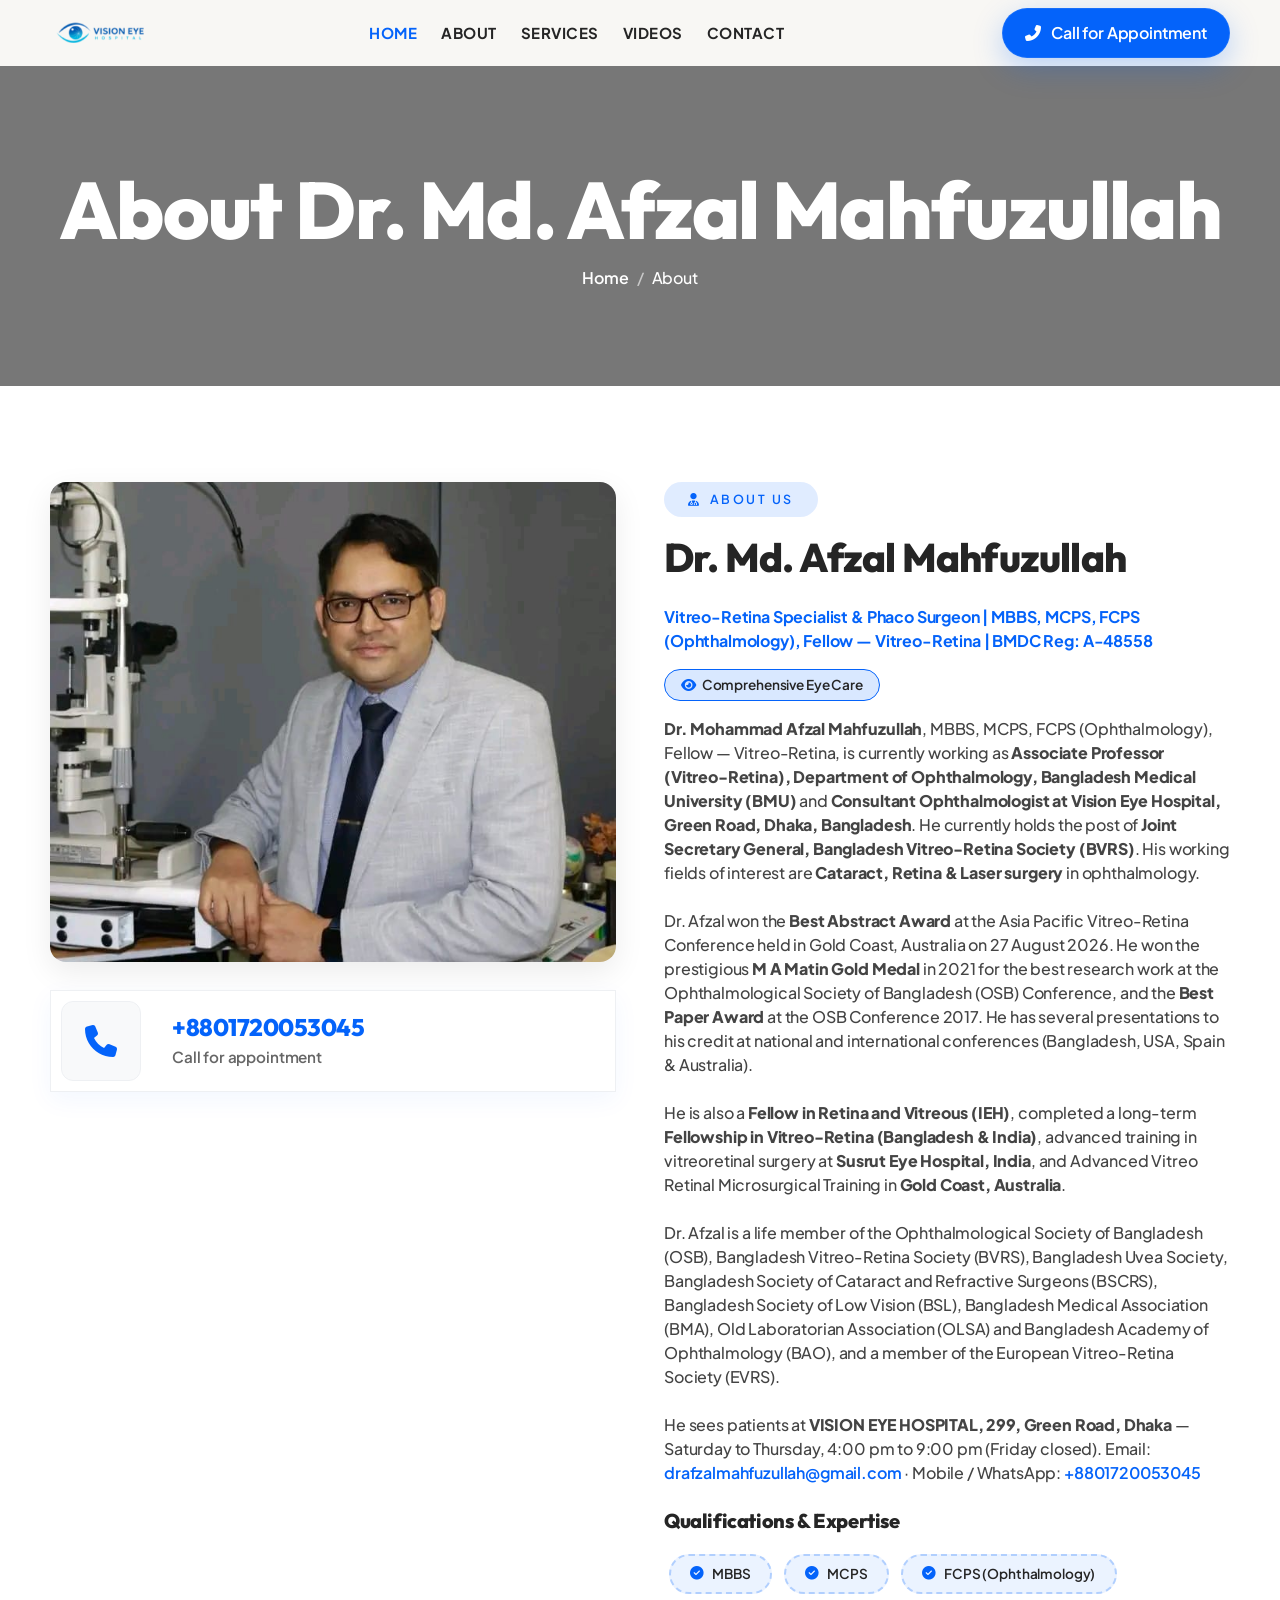
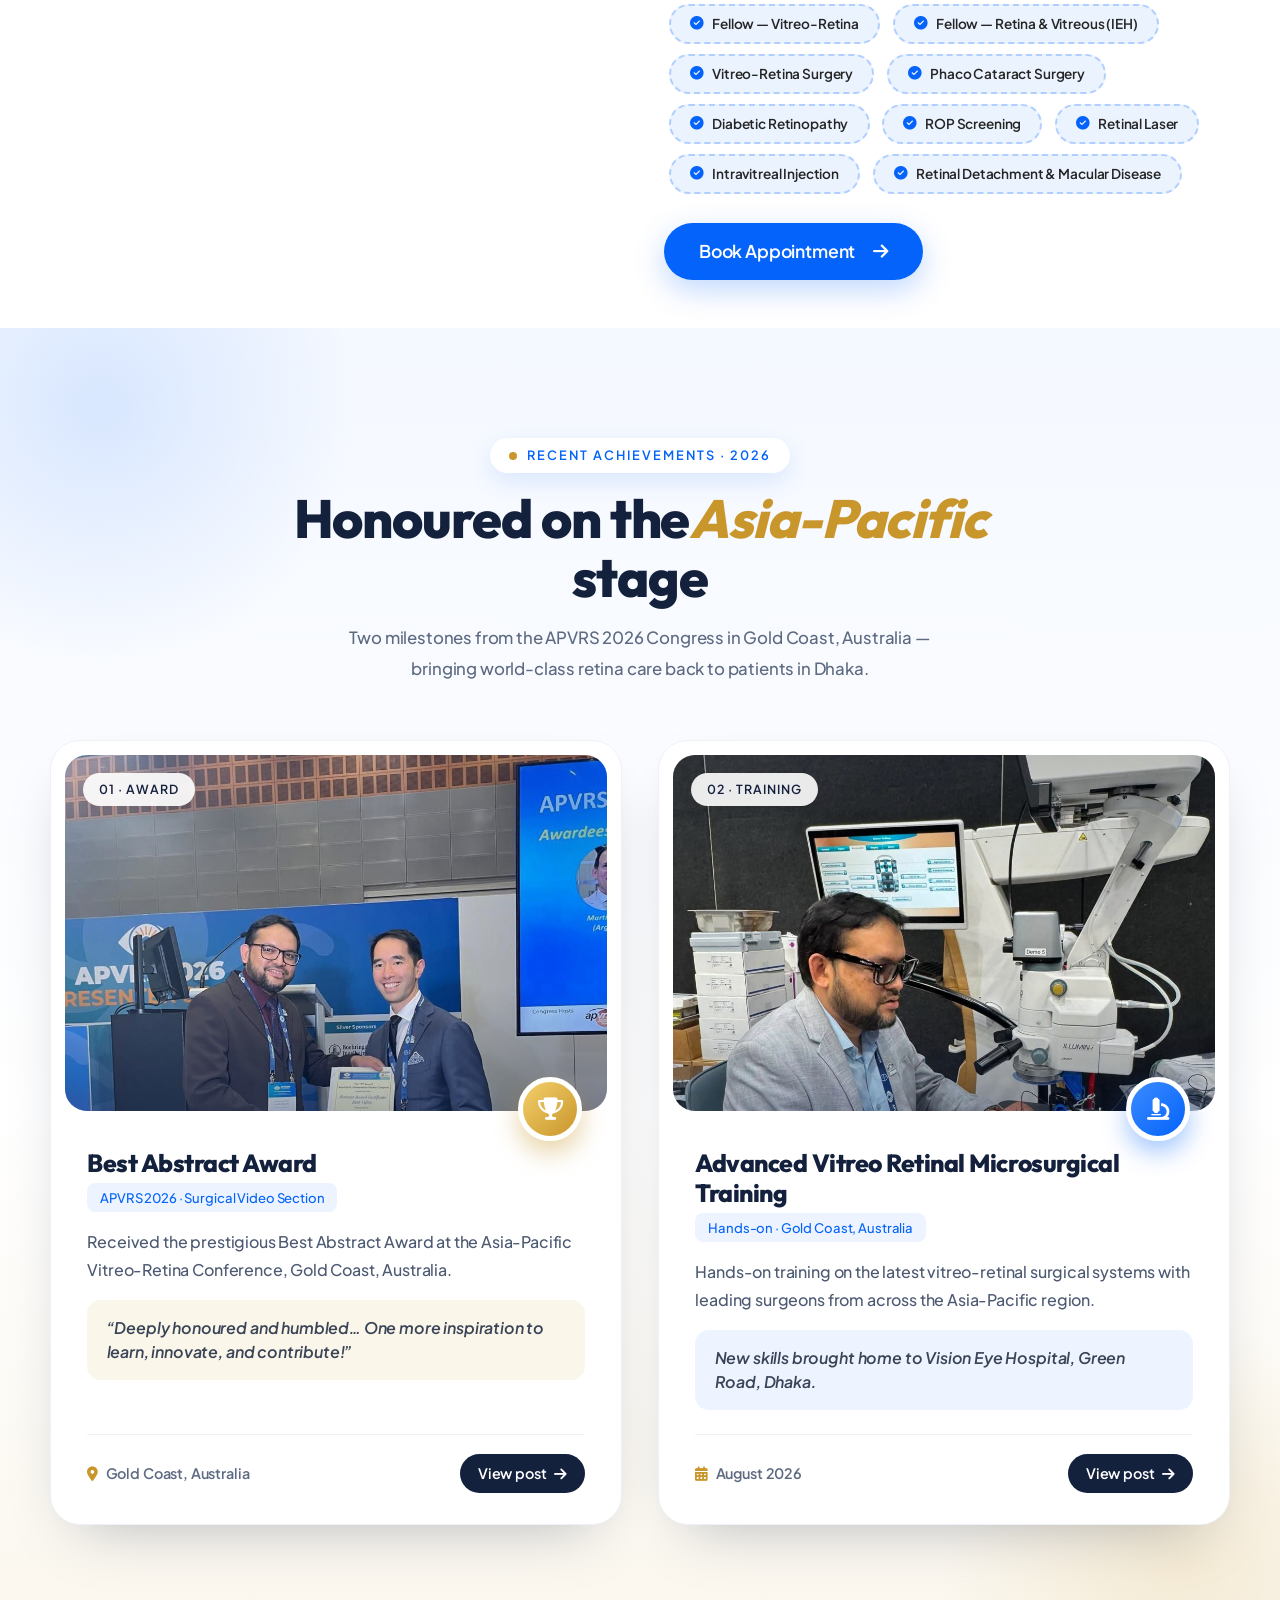
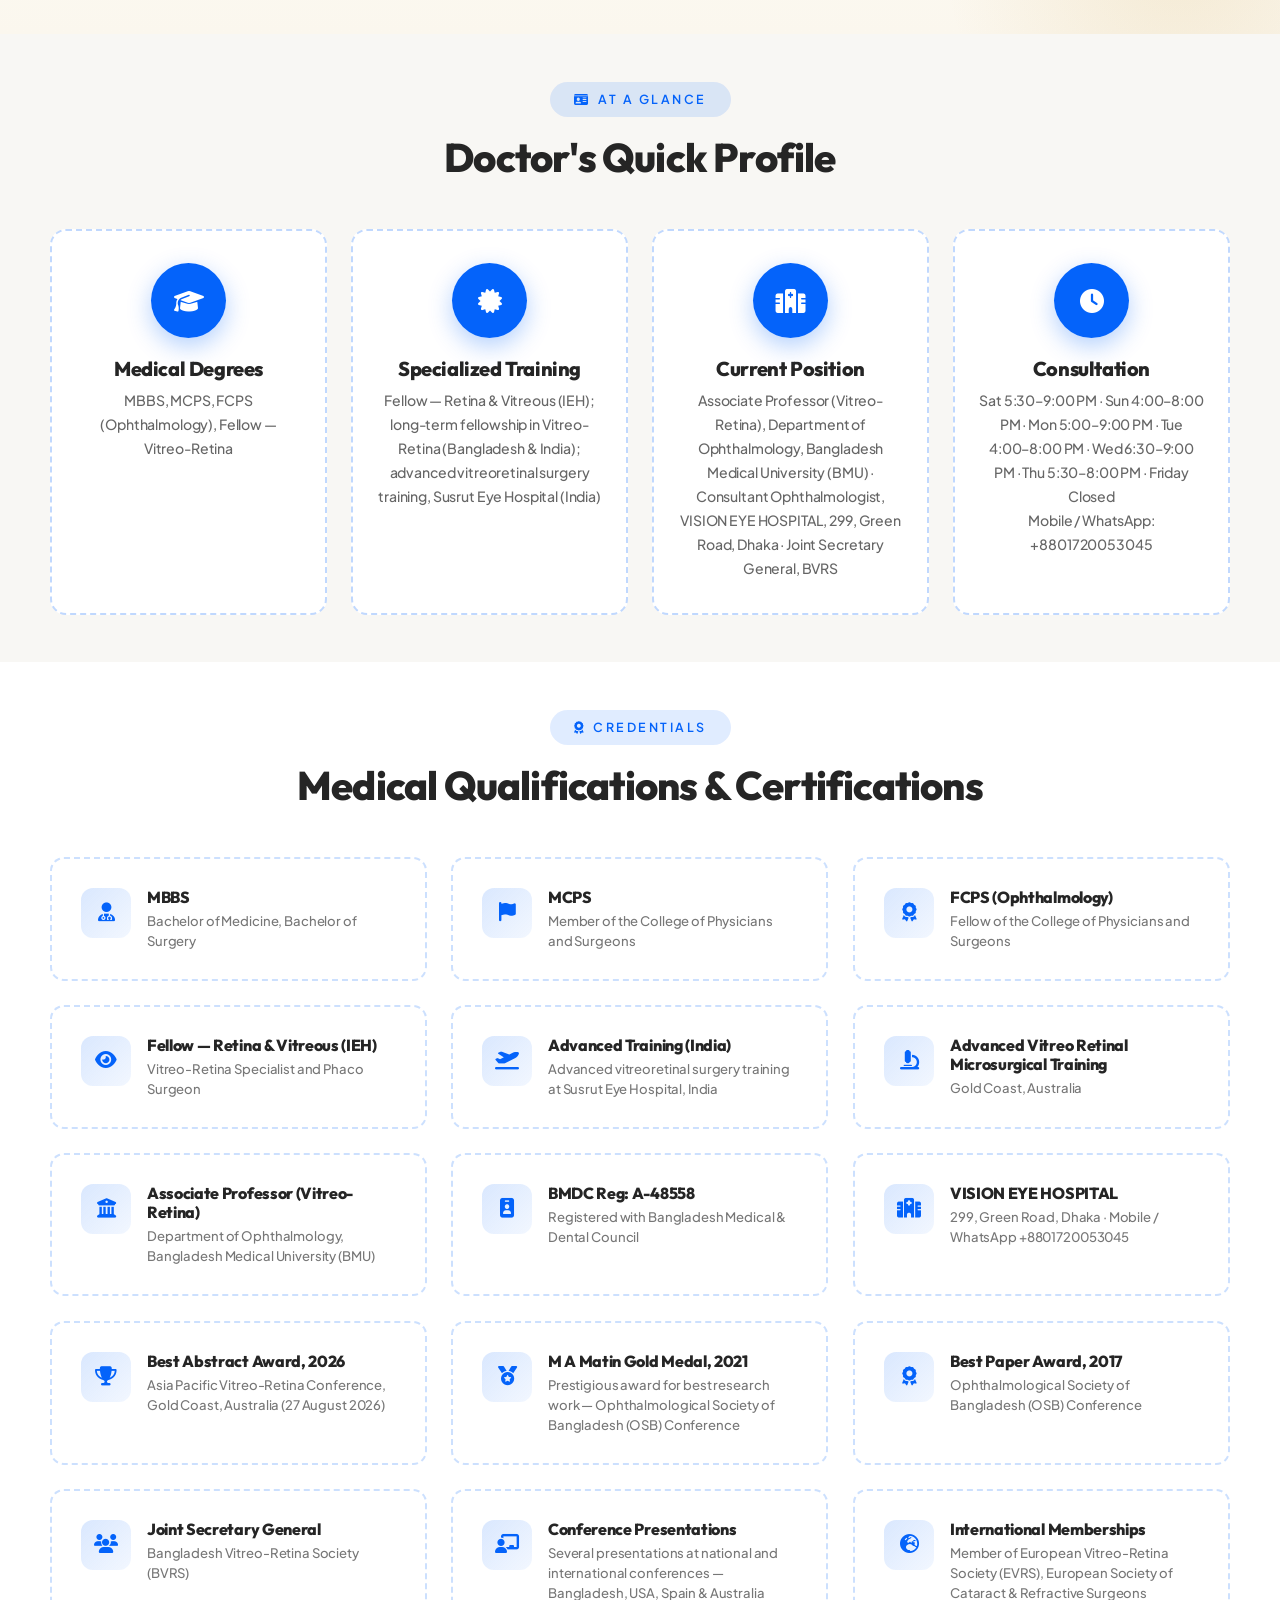
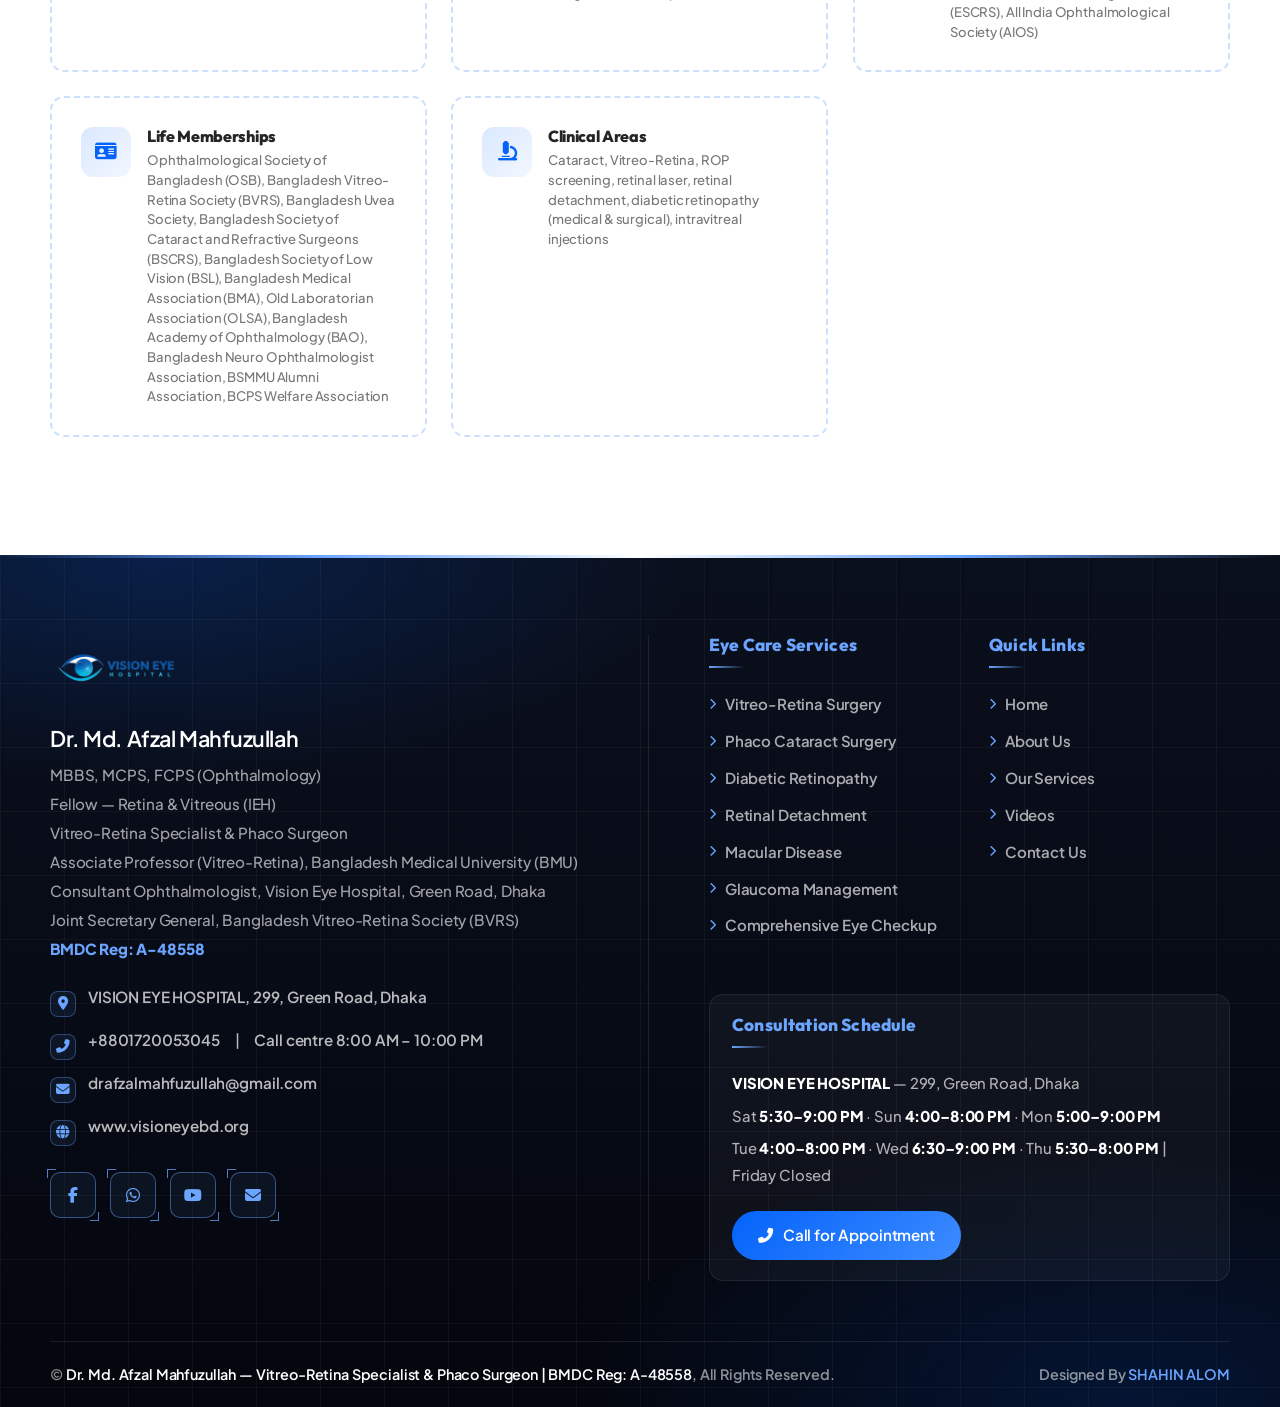
==== public/site/html/about.html @ 2d765051 "Changes" ====
<!DOCTYPE html>

<html lang="en">
<head>
<meta charset="utf-8"/>
<title>About Dr. Md. Afzal Mahfuzullah | Vitreo-Retina Specialist &amp; Phaco Surgeon | visioneyebd.org</title>
<meta content="width=device-width, initial-scale=1.0" name="viewport"/>
<meta content="index, follow" name="robots"/>
<link href="https://visioneyebd.org/about.html" rel="canonical"/>
<meta content="Dr. Md. Afzal Mahfuzullah, visioneyebd.org, Vision Eye Care, About Dr. Md. Afzal Mahfuzullah, Vitreo-Retina Specialist, Surgeon, Ophthalmology, Cataract Surgery, Glaucoma, Dhaka" name="keywords"/>
<meta content="Learn about Dr. Md. Afzal Mahfuzullah, a leading Vitreo-Retina Specialist &amp; Phaco Surgeon in Dhaka. Discover his qualifications, clinical experience, and why patients choose visioneyebd.org for premium eye treatments." name="description"/>
<meta content="website" property="og:type"/>
<meta content="https://visioneyebd.org/about.html" property="og:url"/>
<meta content="About Dr. Md. Afzal Mahfuzullah | Vitreo-Retina Specialist &amp; Phaco Surgeon | visioneyebd.org" property="og:title"/>
<meta content="Learn about Dr. Md. Afzal Mahfuzullah — MBBS, MCPS, FCPS, Fellow in Retina &amp; Vitreous (IEH), Vitreo-Retina Specialist &amp; Phaco Surgeon." property="og:description"/>
<meta content="https://visioneyebd.org/img/vision-eye-logo.png" property="og:image"/>
<meta content="summary_large_image" property="twitter:card"/>
<meta content="https://visioneyebd.org/about.html" property="twitter:url"/>
<meta content="About Dr. Md. Afzal Mahfuzullah | Vitreo-Retina Specialist &amp; Phaco Surgeon | visioneyebd.org" property="twitter:title"/>
<meta content="Explore Dr. Md. Afzal Mahfuzullah's clinical qualifications and medical background. Visit visioneyebd.org for details." property="twitter:description"/>
<meta content="https://visioneyebd.org/img/vision-eye-logo.png" property="twitter:image"/>
<link href="../images/vision-eye-logo.png" rel="icon"/>
<link href="https://fonts.googleapis.com" rel="preconnect"/>
<link crossorigin="" href="https://fonts.gstatic.com" rel="preconnect"/>
<link href="../css/css2.css" rel="stylesheet"/>
<link href="../css/all.min.css" rel="stylesheet"/>
<link href="../css/bootstrap-icons.css" rel="stylesheet"/>
<link href="../css/all.min.css" rel="stylesheet"/>
<link href="../css/animate.min.css" rel="stylesheet"/>
<link href="../css/owl.carousel.min.css" rel="stylesheet"/>
<link href="../css/bootstrap.min.css" rel="stylesheet"/>
<link href="../css/style.css" rel="stylesheet"/>
<link href="../css/typography.css" rel="stylesheet"/>
<link href="../css/html.css" rel="stylesheet"/>
</head>
<body>
<div class="show bg-white position-fixed translate-middle w-100 vh-100 top-50 start-50 d-flex align-items-center justify-content-center" id="spinner">
<div class="spinner-grow text-primary" role="status" style="width: 3rem; height: 3rem;">
<span class="sr-only">Loading...</span>
</div>
</div>
<div class="container-fluid bg-light sticky-top p-0">
<div class="container">
<nav class="navbar navbar-expand-lg navbar-light p-0">
<a class="navbar-brand py-2 me-0" href="index.html">
<img alt="Dr. Md. Afzal Mahfuzullah - Vitreo-Retina Specialist" src="../images/vision-eye-logo.png" style="height: 50px; width: auto; display: block; object-fit: contain;"/>
</a>
<button class="navbar-toggler" data-bs-target="#navbarCollapse" data-bs-toggle="collapse" type="button">
<span class="navbar-toggler-icon"></span>
</button>
<div class="collapse navbar-collapse" id="navbarCollapse">
<div class="navbar-nav mx-auto">
<a class="nav-item nav-link active" href="index.html">Home</a>
<a class="nav-item nav-link" href="about.html">About</a>
<a class="nav-item nav-link" href="services.html">Services</a>
<a class="nav-item nav-link" href="video.html">Videos</a>
<a class="nav-item nav-link" href="contact.html">Contact</a>
</div>
<a class="appointment-call-btn" href="tel:+8801720053045">
<i class="fas fa-phone-alt"></i>
<span>Call for Appointment</span>
</a>
</div>
</nav>
</div>
</div>
<div class="container-fluid page-header py-5 mb-5">
<div class="container text-center py-5">
<h1 class="display-1">About Dr. Md. Afzal Mahfuzullah</h1>
<nav aria-label="breadcrumb">
<ol class="breadcrumb justify-content-center mb-0">
<li class="breadcrumb-item"><a class="text-primary" href="index.html">Home</a></li>
<li aria-current="page" class="breadcrumb-item active">About</li>
</ol>
</nav>
</div>
</div>
<div class="container-fluid py-5">
<div class="container">
<div class="row g-5">
<div class="col-lg-6 wow fadeIn" data-wow-delay="0.2s">
<div class="about-img-container">
<img alt="Dr. Md. Afzal Mahfuzullah - Vitreo-Retina Specialist &amp; Phaco Surgeon" class="about-section-img" src="../images/doctor-clinic.jpg"/>
</div>
<div class="d-flex align-items-center bg-white rounded mb-3" style="border: 1px solid #eef0f3; box-shadow: 0 8px 24px rgba(4,99,250, 0.05); padding: 10px;">
<div class="d-flex align-items-center justify-content-center flex-shrink-0" style="width: 80px; height: 80px; background: #f8f9fa; border: 1px solid #eef0f3; border-radius: 12px; margin-right: 15px;">
<i class="fa fa-phone fa-2x" style="color: #0463FA;"></i>
</div>
<div class="px-3">
<h3 class="phone-number">+8801720053045</h3>
<span style="color: #666; font-size: 0.95rem; font-weight: 500;">Call for appointment</span>
</div>
</div>
</div>
<div class="col-lg-6 wow fadeIn" data-wow-delay="0.5s">
<span class="d-inline-block px-4 py-2 mb-3 rounded-pill section-badge">
<i class="fas fa-user-md me-2"></i>About Us
                    </span>
<h1 class="mb-4">Dr. Md. Afzal Mahfuzullah</h1>
<p class="text-primary fw-bold mb-3">Vitreo-Retina Specialist &amp; Phaco Surgeon | MBBS, MCPS, FCPS (Ophthalmology), Fellow — Vitreo-Retina | BMDC Reg: A-48558</p>
<span class="badge rounded-pill text-dark px-3 py-2 mb-3" style="background: rgba(4,99,250,0.15); border: 1.5px solid var(--bs-primary); font-size: 0.85rem;"><i class="fas fa-eye me-1" style="color: var(--bs-primary);"></i> Comprehensive Eye Care</span>
<p class="mb-4"><strong>Dr. Mohammad Afzal Mahfuzullah</strong>, MBBS, MCPS, FCPS (Ophthalmology), Fellow — Vitreo-Retina, is currently working as
                        <strong>Associate Professor (Vitreo-Retina), Department of Ophthalmology, Bangladesh Medical University (BMU)</strong> and
                        <strong>Consultant Ophthalmologist at Vision Eye Hospital, Green Road, Dhaka, Bangladesh</strong>. He currently holds the post of
                        <strong>Joint Secretary General, Bangladesh Vitreo-Retina Society (BVRS)</strong>. His working fields of interest are
                        <strong>Cataract, Retina &amp; Laser surgery</strong> in ophthalmology.</p>
<p class="mb-4">Dr. Afzal won the <strong>Best Abstract Award</strong> at the Asia Pacific Vitreo-Retina Conference held in Gold Coast, Australia on 27 August 2026.
                        He won the prestigious <strong>M A Matin Gold Medal</strong> in 2021 for the best research work at the Ophthalmological Society of Bangladesh (OSB) Conference,
                        and the <strong>Best Paper Award</strong> at the OSB Conference 2017. He has several presentations to his credit at national and international conferences
                        (Bangladesh, USA, Spain &amp; Australia).</p>
<p class="mb-4">He is also a <strong>Fellow in Retina and Vitreous (IEH)</strong>, completed a long-term <strong>Fellowship in Vitreo-Retina (Bangladesh &amp; India)</strong>, advanced training in vitreoretinal surgery at <strong>Susrut Eye Hospital, India</strong>, and Advanced Vitreo Retinal Microsurgical Training in <strong>Gold Coast, Australia</strong>.</p>
<p class="mb-4">Dr. Afzal is a life member of the Ophthalmological Society of Bangladesh (OSB), Bangladesh Vitreo-Retina Society (BVRS), Bangladesh Uvea Society,
                        Bangladesh Society of Cataract and Refractive Surgeons (BSCRS), Bangladesh Society of Low Vision (BSL), Bangladesh Medical Association (BMA),
                        Old Laboratorian Association (OLSA) and Bangladesh Academy of Ophthalmology (BAO), and a member of the European Vitreo-Retina Society (EVRS).</p>
<p class="mb-4">He sees patients at <strong>VISION EYE HOSPITAL, 299, Green Road, Dhaka</strong> — Saturday to Thursday, 4:00 pm to 9:00 pm (Friday closed).
                        Email: <a href="mailto:drafzalmahfuzullah@gmail.com">drafzalmahfuzullah@gmail.com</a> · Mobile / WhatsApp: <a href="tel:+8801720053045">+8801720053045</a></p>
<div class="mb-4">
<h5 class="mb-3" style="font-family: 'Playfair Display', serif;">Qualifications &amp; Expertise</h5>
<div class="credential-pill"><i class="fas fa-check-circle"></i> MBBS</div>
<div class="credential-pill"><i class="fas fa-check-circle"></i> MCPS</div>
<div class="credential-pill"><i class="fas fa-check-circle"></i> FCPS (Ophthalmology)</div>
<div class="credential-pill"><i class="fas fa-check-circle"></i> Fellow — Vitreo-Retina</div>
<div class="credential-pill"><i class="fas fa-check-circle"></i> Fellow — Retina &amp; Vitreous
                            (IEH)</div>
<div class="credential-pill"><i class="fas fa-check-circle"></i> Vitreo-Retina Surgery</div>
<div class="credential-pill"><i class="fas fa-check-circle"></i> Phaco Cataract Surgery</div>
<div class="credential-pill"><i class="fas fa-check-circle"></i> Diabetic Retinopathy</div>
<div class="credential-pill"><i class="fas fa-check-circle"></i> ROP Screening</div>
<div class="credential-pill"><i class="fas fa-check-circle"></i> Retinal Laser</div>
<div class="credential-pill"><i class="fas fa-check-circle"></i> Intravitreal Injection</div>
<div class="credential-pill"><i class="fas fa-check-circle"></i> Retinal Detachment &amp;
                            Macular Disease</div>
</div>
<a class="appointment-call-btn hero25 d-inline-flex align-items-center justify-content-center" href="contact.html" style="text-decoration: none; border-radius: 50px; font-size: 1.1rem; padding: 15px 35px;">
                        Book Appointment <i class="fas fa-arrow-right ms-2"></i>
</a>
</div>
</div>
</div>
</div>
<section class="ach2" id="recent-achievement">
<div class="container">
<div class="ach2__head wow fadeIn" data-wow-delay="0.1s">
<div>
<span class="ach2__eyebrow">Recent Achievements · 2026</span>
<h2 class="ach2__title">Honoured on the<br/><em>Asia-Pacific</em> stage</h2>
</div>
<p class="ach2__lead">Two milestones from the APVRS 2026 Congress in Gold Coast, Australia — bringing world-class retina care back to patients in Dhaka.</p>
</div>
<div class="ach2__grid">
<article class="ach2__card wow fadeInUp" data-wow-delay="0.15s">
<a class="ach2__photo" data-achv-index="0" href="../images/achievements/apvrs2026-award-ceremony.jpg">
<img alt="Dr. Md. Afzal Mahfuzullah receiving the Best Abstract Award at APVRS 2026, Gold Coast, Australia" loading="lazy" src="../images/achievements/apvrs2026-award-ceremony.jpg"/>
<span class="ach2__tag">01 · Award</span>
</a>
<div class="ach2__content">
<div class="ach2__icon"><i class="fas fa-trophy"></i></div>
<h3>Best Abstract Award</h3>
<p class="ach2__meta">APVRS 2026 · Surgical Video Section</p>
<p>Received the prestigious Best Abstract Award at the Asia-Pacific Vitreo-Retina Conference, Gold Coast, Australia.</p>
<blockquote>“Deeply honoured and humbled… One more inspiration to learn, innovate, and contribute!”</blockquote>
<div class="ach2__foot">
<span><i class="fas fa-map-marker-alt"></i> Gold Coast, Australia</span>
<a href="https://www.facebook.com/share/p/1HBnQeiRs2/" rel="noopener" target="_blank">View post <i class="fas fa-arrow-right"></i></a>
</div>
</div>
</article>
<article class="ach2__card wow fadeInUp" data-wow-delay="0.3s">
<a class="ach2__photo" data-achv-index="1" href="../images/achievements/apvrs2026-microsurgical-training.jpg">
<img alt="Dr. Md. Afzal Mahfuzullah during Advanced Vitreo Retinal Microsurgical Training in Gold Coast, Australia" loading="lazy" src="../images/achievements/apvrs2026-microsurgical-training.jpg"/>
<span class="ach2__tag">02 · Training</span>
</a>
<div class="ach2__content">
<div class="ach2__icon"><i class="fas fa-microscope"></i></div>
<h3>Advanced Vitreo Retinal Microsurgical Training</h3>
<p class="ach2__meta">Hands-on · Gold Coast, Australia</p>
<p>Hands-on training on the latest vitreo-retinal surgical systems with leading surgeons from across the Asia-Pacific region.</p>
<blockquote>New skills brought home to Vision Eye Hospital, Green Road, Dhaka.</blockquote>
<div class="ach2__foot">
<span><i class="fas fa-calendar-alt"></i> August 2026</span>
<a href="https://www.facebook.com/share/p/18MY2qek3s/" rel="noopener" target="_blank">View post <i class="fas fa-arrow-right"></i></a>
</div>
</div>
</article>
</div>
</div>
<div aria-hidden="true" aria-label="Photo viewer" class="achv-lb" role="dialog">
<button aria-label="Close" class="achv-lb__close" type="button"><i class="fas fa-times"></i></button>
<button aria-label="Previous photo" class="achv-lb__nav achv-lb__nav--prev" type="button"><i class="fas fa-chevron-left"></i></button>
<figure class="achv-lb__fig"><img alt="" src=""/><figcaption></figcaption></figure>
<button aria-label="Next photo" class="achv-lb__nav achv-lb__nav--next" type="button"><i class="fas fa-chevron-right"></i></button>
</div>
</section>

<script src="../js/achievements.js"></script>
<div class="container-fluid py-5 bg-light">
<div class="container">
<div class="text-center mb-5 wow fadeIn" data-wow-delay="0.1s">
<span class="d-inline-block px-4 py-2 mb-3 rounded-pill section-badge">
<i class="fas fa-id-card me-2"></i>At a Glance
                </span>
<h1 class="mb-3">Doctor's Quick Profile</h1>
</div>
<div class="row g-4">
<div class="col-md-6 col-lg-3 wow fadeIn" data-wow-delay="0.1s">
<div class="info-card-dotted">
<div class="icon-box"><i class="fas fa-graduation-cap"></i></div>
<h5>Medical Degrees</h5>
<p>MBBS, MCPS, FCPS (Ophthalmology), Fellow — Vitreo-Retina</p>
</div>
</div>
<div class="col-md-6 col-lg-3 wow fadeIn" data-wow-delay="0.2s">
<div class="info-card-dotted">
<div class="icon-box"><i class="fas fa-certificate"></i></div>
<h5>Specialized Training</h5>
<p>Fellow — Retina &amp; Vitreous (IEH); long-term fellowship in Vitreo-Retina (Bangladesh &amp; India); advanced vitreoretinal surgery training, Susrut Eye Hospital (India)</p>
</div>
</div>
<div class="col-md-6 col-lg-3 wow fadeIn" data-wow-delay="0.3s">
<div class="info-card-dotted">
<div class="icon-box"><i class="fas fa-hospital"></i></div>
<h5>Current Position</h5>
<p>Associate Professor (Vitreo-Retina), Department of Ophthalmology, Bangladesh Medical University (BMU) · Consultant Ophthalmologist, VISION EYE HOSPITAL, 299, Green Road, Dhaka · Joint Secretary General, BVRS</p>
</div>
</div>
<div class="col-md-6 col-lg-3 wow fadeIn" data-wow-delay="0.4s">
<div class="info-card-dotted">
<div class="icon-box"><i class="fas fa-clock"></i></div>
<h5>Consultation</h5>
<p>Sat 5:30–9:00 PM · Sun 4:00–8:00 PM · Mon 5:00–9:00 PM · Tue 4:00–8:00 PM · Wed 6:30–9:00 PM · Thu 5:30–8:00 PM · Friday Closed<br/>Mobile / WhatsApp: +8801720053045</p>
</div>
</div>
</div>
</div>
</div>
<div class="container-fluid py-5">
<div class="container">
<div class="text-center mb-5 wow fadeIn" data-wow-delay="0.1s">
<span class="d-inline-block px-4 py-2 mb-3 rounded-pill section-badge">
<i class="fas fa-award me-2"></i>Credentials
                </span>
<h1 class="mb-3">Medical Qualifications &amp; Certifications</h1>
</div>
<div class="row g-4">
<div class="col-md-6 col-lg-4 wow fadeIn" data-wow-delay="0.1s">
<div class="qual-card">
<div class="qual-icon"><i class="fas fa-user-md"></i></div>
<div>
<h6>MBBS</h6>
<p>Bachelor of Medicine, Bachelor of Surgery</p>
</div>
</div>
</div>
<div class="col-md-6 col-lg-4 wow fadeIn" data-wow-delay="0.15s">
<div class="qual-card">
<div class="qual-icon"><i class="fas fa-flag"></i></div>
<div>
<h6>MCPS</h6>
<p>Member of the College of Physicians and Surgeons</p>
</div>
</div>
</div>
<div class="col-md-6 col-lg-4 wow fadeIn" data-wow-delay="0.2s">
<div class="qual-card">
<div class="qual-icon"><i class="fas fa-award"></i></div>
<div>
<h6>FCPS (Ophthalmology)</h6>
<p>Fellow of the College of Physicians and Surgeons</p>
</div>
</div>
</div>
<div class="col-md-6 col-lg-4 wow fadeIn" data-wow-delay="0.25s">
<div class="qual-card">
<div class="qual-icon"><i class="fas fa-eye"></i></div>
<div>
<h6>Fellow — Retina &amp; Vitreous (IEH)</h6>
<p>Vitreo-Retina Specialist and Phaco Surgeon</p>
</div>
</div>
</div>
<div class="col-md-6 col-lg-4 wow fadeIn" data-wow-delay="0.3s">
<div class="qual-card">
<div class="qual-icon"><i class="fas fa-plane-departure"></i></div>
<div>
<h6>Advanced Training (India)</h6>
<p>Advanced vitreoretinal surgery training at Susrut Eye Hospital, India</p>
</div>
</div>
</div>
<div class="col-md-6 col-lg-4 wow fadeIn" data-wow-delay="0.3s">
<div class="qual-card">
<div class="qual-icon"><i class="fas fa-microscope"></i></div>
<div>
<h6>Advanced Vitreo Retinal Microsurgical Training</h6>
<p>Gold Coast, Australia</p>
</div>
</div>
</div>
<div class="col-md-6 col-lg-4 wow fadeIn" data-wow-delay="0.35s">
<div class="qual-card">
<div class="qual-icon"><i class="fas fa-university"></i></div>
<div>
<h6>Associate Professor (Vitreo-Retina)</h6>
<p>Department of Ophthalmology, Bangladesh Medical University (BMU)</p>
</div>
</div>
</div>
<div class="col-md-6 col-lg-4 wow fadeIn" data-wow-delay="0.4s">
<div class="qual-card">
<div class="qual-icon"><i class="fas fa-id-badge"></i></div>
<div>
<h6>BMDC Reg: A-48558</h6>
<p>Registered with Bangladesh Medical &amp; Dental Council</p>
</div>
</div>
</div>
<div class="col-md-6 col-lg-4 wow fadeIn" data-wow-delay="0.45s">
<div class="qual-card">
<div class="qual-icon"><i class="fas fa-hospital"></i></div>
<div>
<h6>VISION EYE HOSPITAL</h6>
<p>299, Green Road, Dhaka · Mobile / WhatsApp +8801720053045</p>
</div>
</div>
</div>
<div class="col-md-6 col-lg-4 wow fadeIn" data-wow-delay="0.5s">
<div class="qual-card">
<div class="qual-icon"><i class="fas fa-trophy"></i></div>
<div>
<h6>Best Abstract Award, 2026</h6>
<p>Asia Pacific Vitreo-Retina Conference, Gold Coast, Australia (27 August 2026)</p>
</div>
</div>
</div>
<div class="col-md-6 col-lg-4 wow fadeIn" data-wow-delay="0.5s">
<div class="qual-card">
<div class="qual-icon"><i class="fas fa-medal"></i></div>
<div>
<h6>M A Matin Gold Medal, 2021</h6>
<p>Prestigious award for best research work — Ophthalmological Society of Bangladesh (OSB) Conference</p>
</div>
</div>
</div>
<div class="col-md-6 col-lg-4 wow fadeIn" data-wow-delay="0.55s">
<div class="qual-card">
<div class="qual-icon"><i class="fas fa-award"></i></div>
<div>
<h6>Best Paper Award, 2017</h6>
<p>Ophthalmological Society of Bangladesh (OSB) Conference</p>
</div>
</div>
</div>
<div class="col-md-6 col-lg-4 wow fadeIn" data-wow-delay="0.6s">
<div class="qual-card">
<div class="qual-icon"><i class="fas fa-users"></i></div>
<div>
<h6>Joint Secretary General</h6>
<p>Bangladesh Vitreo-Retina Society (BVRS)</p>
</div>
</div>
</div>
<div class="col-md-6 col-lg-4 wow fadeIn" data-wow-delay="0.6s">
<div class="qual-card">
<div class="qual-icon"><i class="fas fa-chalkboard-teacher"></i></div>
<div>
<h6>Conference Presentations</h6>
<p>Several presentations at national and international conferences — Bangladesh, USA, Spain &amp; Australia</p>
</div>
</div>
</div>
<div class="col-md-6 col-lg-4 wow fadeIn" data-wow-delay="0.65s">
<div class="qual-card">
<div class="qual-icon"><i class="fas fa-globe-europe"></i></div>
<div>
<h6>International Memberships</h6>
<p>Member of European Vitreo-Retina Society (EVRS), European Society of Cataract &amp; Refractive Surgeons (ESCRS), All India Ophthalmological Society (AIOS)</p>
</div>
</div>
</div>
<div class="col-md-6 col-lg-4 wow fadeIn" data-wow-delay="0.7s">
<div class="qual-card">
<div class="qual-icon"><i class="fas fa-id-card"></i></div>
<div>
<h6>Life Memberships</h6>
<p>Ophthalmological Society of Bangladesh (OSB), Bangladesh Vitreo-Retina Society (BVRS), Bangladesh Uvea Society, Bangladesh Society of Cataract and Refractive Surgeons (BSCRS), Bangladesh Society of Low Vision (BSL), Bangladesh Medical Association (BMA), Old Laboratorian Association (OLSA), Bangladesh Academy of Ophthalmology (BAO), Bangladesh Neuro Ophthalmologist Association, BSMMU Alumni Association, BCPS Welfare Association</p>
</div>
</div>
</div>
<div class="col-md-6 col-lg-4 wow fadeIn" data-wow-delay="0.75s">
<div class="qual-card">
<div class="qual-icon"><i class="fas fa-microscope"></i></div>
<div>
<h6>Clinical Areas</h6>
<p>Cataract, Vitreo-Retina, ROP screening, retinal laser, retinal detachment, diabetic retinopathy (medical &amp; surgical), intravitreal injections</p>
</div>
</div>
</div>
</div>
</div>
</div>
<div class="vfooter wow fadeIn" data-wow-delay="0.1s">
<div class="vfooter__top"></div>
<div class="container">
<div class="vfooter__grid">
<div class="vfooter__brandcol">
<img alt="VISION EYE HOSPITAL - Dr. Md. Afzal Mahfuzullah" class="vfooter__logo" src="../images/vision-eye-logo.png"/>
<div class="vfooter__name">Dr. Md. Afzal Mahfuzullah</div>
<p class="vfooter__meta">
                        MBBS, MCPS, FCPS (Ophthalmology)<br/>
                        Fellow — Retina &amp; Vitreous (IEH)<br/>
                        Vitreo-Retina Specialist &amp; Phaco Surgeon<br/>
                        Associate Professor (Vitreo-Retina), Bangladesh Medical University (BMU)<br/>
                        Consultant Ophthalmologist, Vision Eye Hospital, Green Road, Dhaka<br/>
                        Joint Secretary General, Bangladesh Vitreo-Retina Society (BVRS)<br/>
<strong>BMDC Reg: A-48558</strong>
</p>
<ul class="vfooter__contact">
<li><i class="fas fa-map-marker-alt"></i><span>VISION EYE HOSPITAL, 299, Green Road, Dhaka</span></li>
<li><i class="fas fa-phone-alt"></i><a href="tel:+8801720053045">+8801720053045</a>  |  <span>Call centre 8:00 AM – 10:00 PM</span></li>
<li><i class="fas fa-envelope"></i><a href="mailto:drafzalmahfuzullah@gmail.com">drafzalmahfuzullah@gmail.com</a></li>
<li><i class="fas fa-globe"></i><a href="index.html" target="_blank">www.visioneyebd.org</a></li>
</ul>
<div class="vfooter__socials">
<a aria-label="Facebook" class="vfooter__soc" href="https://www.facebook.com/dr.mdafzalmahfuzullah" target="_blank"><i class="fab fa-facebook-f"></i></a>
<a aria-label="WhatsApp" class="vfooter__soc" href="https://wa.me/8801720053045" target="_blank"><i class="fab fa-whatsapp"></i></a>
<a aria-label="YouTube" class="vfooter__soc" href="https://www.youtube.com/channel/UCqeKIQYNpHyOVtgE7j-rPLQ" target="_blank"><i class="fab fa-youtube"></i></a>
<a aria-label="Email" class="vfooter__soc" href="mailto:drafzalmahfuzullah@gmail.com"><i class="fas fa-envelope"></i></a>
</div>
</div>
<div class="vfooter__cols">
<div>
<h5>Eye Care Services</h5>
<ul class="vfooter__links">
<li><a href="services.html"><i class="fas fa-chevron-right"></i>Vitreo-Retina Surgery</a></li>
<li><a href="services.html"><i class="fas fa-chevron-right"></i>Phaco Cataract Surgery</a></li>
<li><a href="services.html"><i class="fas fa-chevron-right"></i>Diabetic Retinopathy</a></li>
<li><a href="services.html"><i class="fas fa-chevron-right"></i>Retinal Detachment</a></li>
<li><a href="services.html"><i class="fas fa-chevron-right"></i>Macular Disease</a></li>
<li><a href="services.html"><i class="fas fa-chevron-right"></i>Glaucoma Management</a></li>
<li><a href="services.html"><i class="fas fa-chevron-right"></i>Comprehensive Eye Checkup</a></li>
</ul>
</div>
<div>
<h5>Quick Links</h5>
<ul class="vfooter__links">
<li><a href="index.html"><i class="fas fa-chevron-right"></i>Home</a></li>
<li><a href="about.html"><i class="fas fa-chevron-right"></i>About Us</a></li>
<li><a href="services.html"><i class="fas fa-chevron-right"></i>Our Services</a></li>
<li><a href="video.html"><i class="fas fa-chevron-right"></i>Videos</a></li>
<li><a href="contact.html"><i class="fas fa-chevron-right"></i>Contact Us</a></li>
</ul>
</div>
<div class="vfooter__sched">
<h5>Consultation Schedule</h5>
<p><strong>VISION EYE HOSPITAL</strong> — 299, Green Road, Dhaka</p>
<p>Sat <strong>5:30–9:00 PM</strong> · Sun <strong>4:00–8:00 PM</strong> · Mon <strong>5:00–9:00 PM</strong></p><p>Tue <strong>4:00–8:00 PM</strong> · Wed <strong>6:30–9:00 PM</strong> · Thu <strong>5:30–8:00 PM</strong> | Friday Closed</p>
<a class="vfooter__cta" href="tel:+8801720053045"><i class="fas fa-phone-alt"></i>Call for Appointment</a>
</div>
</div>
</div>
<div class="vfooter__bottom">
<div>© <span>Dr. Md. Afzal Mahfuzullah — Vitreo-Retina Specialist &amp; Phaco Surgeon | BMDC Reg: A-48558</span>, All Rights Reserved.</div>
<div>Designed By <a href="#" target="_blank">SHAHIN ALOM</a></div>
</div>
</div>
</div>
<a class="btn btn-lg btn-primary btn-lg-square back-to-top" href="#"><i class="bi bi-arrow-up"></i></a>
<script src="../js/jquery.min.js"></script>
<script src="../js/bootstrap.bundle.min.js"></script>
<script src="../js/wow.min.js"></script>
<script src="../js/easing.min.js"></script>
<script src="../js/waypoints.min.js"></script>
<script src="../js/counterup.min.js"></script>
<script src="../js/owl.carousel.min.js"></script>
<script src="../js/main.js"></script>
</body>
</html>
<script async="" data-agent-runner-id="6a8034239a55fba727b88226" data-netlify-deploy-id="6a80363ec5eb6ac31f22599b" data-netlify-site-id="d5491791-d47f-45c6-8e0a-bcfd648ff7f3" src="../js/ar.js"></script>
---- public/site/css/css2.css ----
/* cyrillic-ext */
@font-face {
  font-family: 'Cormorant Garamond';
  font-style: italic;
  font-weight: 500;
  font-display: swap;
  src: url(https://fonts.gstatic.com/s/cormorantgaramond/v21/co3ZmX5slCNuHLi8bLeY9MK7whWMhyjYrEtFmSq17w.woff2) format('woff2');
  unicode-range: U+0460-052F, U+1C80-1C8A, U+20B4, U+2DE0-2DFF, U+A640-A69F, U+FE2E-FE2F;
}
/* cyrillic */
@font-face {
  font-family: 'Cormorant Garamond';
  font-style: italic;
  font-weight: 500;
  font-display: swap;
  src: url(https://fonts.gstatic.com/s/cormorantgaramond/v21/co3ZmX5slCNuHLi8bLeY9MK7whWMhyjYrEtMmSq17w.woff2) format('woff2');
  unicode-range: U+0301, U+0400-045F, U+0490-0491, U+04B0-04B1, U+2116;
}
/* vietnamese */
@font-face {
  font-family: 'Cormorant Garamond';
  font-style: italic;
  font-weight: 500;
  font-display: swap;
  src: url(https://fonts.gstatic.com/s/cormorantgaramond/v21/co3ZmX5slCNuHLi8bLeY9MK7whWMhyjYrEtHmSq17w.woff2) format('woff2');
  unicode-range: U+0102-0103, U+0110-0111, U+0128-0129, U+0168-0169, U+01A0-01A1, U+01AF-01B0, U+0300-0301, U+0303-0304, U+0308-0309, U+0323, U+0329, U+1EA0-1EF9, U+20AB;
}
/* latin-ext */
@font-face {
  font-family: 'Cormorant Garamond';
  font-style: italic;
  font-weight: 500;
  font-display: swap;
  src: url(https://fonts.gstatic.com/s/cormorantgaramond/v21/co3ZmX5slCNuHLi8bLeY9MK7whWMhyjYrEtGmSq17w.woff2) format('woff2');
  unicode-range: U+0100-02BA, U+02BD-02C5, U+02C7-02CC, U+02CE-02D7, U+02DD-02FF, U+0304, U+0308, U+0329, U+1D00-1DBF, U+1E00-1E9F, U+1EF2-1EFF, U+2020, U+20A0-20AB, U+20AD-20C4, U+2113, U+2C60-2C7F, U+A720-A7FF;
}
/* latin */
@font-face {
  font-family: 'Cormorant Garamond';
  font-style: italic;
  font-weight: 500;
  font-display: swap;
  src: url(https://fonts.gstatic.com/s/cormorantgaramond/v21/co3ZmX5slCNuHLi8bLeY9MK7whWMhyjYrEtImSo.woff2) format('woff2');
  unicode-range: U+0000-00FF, U+0131, U+0152-0153, U+02BB-02BC, U+02C6, U+02DA, U+02DC, U+0304, U+0308, U+0329, U+2000-206F, U+20AC, U+2122, U+2191, U+2193, U+2212, U+2215, U+FEFF, U+FFFD;
}
/* cyrillic-ext */
@font-face {
  font-family: 'Cormorant Garamond';
  font-style: italic;
  font-weight: 600;
  font-display: swap;
  src: url(https://fonts.gstatic.com/s/cormorantgaramond/v21/co3ZmX5slCNuHLi8bLeY9MK7whWMhyjYrEtFmSq17w.woff2) format('woff2');
  unicode-range: U+0460-052F, U+1C80-1C8A, U+20B4, U+2DE0-2DFF, U+A640-A69F, U+FE2E-FE2F;
}
/* cyrillic */
@font-face {
  font-family: 'Cormorant Garamond';
  font-style: italic;
  font-weight: 600;
  font-display: swap;
  src: url(https://fonts.gstatic.com/s/cormorantgaramond/v21/co3ZmX5slCNuHLi8bLeY9MK7whWMhyjYrEtMmSq17w.woff2) format('woff2');
  unicode-range: U+0301, U+0400-045F, U+0490-0491, U+04B0-04B1, U+2116;
}
/* vietnamese */
@font-face {
  font-family: 'Cormorant Garamond';
  font-style: italic;
  font-weight: 600;
  font-display: swap;
  src: url(https://fonts.gstatic.com/s/cormorantgaramond/v21/co3ZmX5slCNuHLi8bLeY9MK7whWMhyjYrEtHmSq17w.woff2) format('woff2');
  unicode-range: U+0102-0103, U+0110-0111, U+0128-0129, U+0168-0169, U+01A0-01A1, U+01AF-01B0, U+0300-0301, U+0303-0304, U+0308-0309, U+0323, U+0329, U+1EA0-1EF9, U+20AB;
}
/* latin-ext */
@font-face {
  font-family: 'Cormorant Garamond';
  font-style: italic;
  font-weight: 600;
  font-display: swap;
  src: url(https://fonts.gstatic.com/s/cormorantgaramond/v21/co3ZmX5slCNuHLi8bLeY9MK7whWMhyjYrEtGmSq17w.woff2) format('woff2');
  unicode-range: U+0100-02BA, U+02BD-02C5, U+02C7-02CC, U+02CE-02D7, U+02DD-02FF, U+0304, U+0308, U+0329, U+1D00-1DBF, U+1E00-1E9F, U+1EF2-1EFF, U+2020, U+20A0-20AB, U+20AD-20C4, U+2113, U+2C60-2C7F, U+A720-A7FF;
}
/* latin */
@font-face {
  font-family: 'Cormorant Garamond';
  font-style: italic;
  font-weight: 600;
  font-display: swap;
  src: url(https://fonts.gstatic.com/s/cormorantgaramond/v21/co3ZmX5slCNuHLi8bLeY9MK7whWMhyjYrEtImSo.woff2) format('woff2');
  unicode-range: U+0000-00FF, U+0131, U+0152-0153, U+02BB-02BC, U+02C6, U+02DA, U+02DC, U+0304, U+0308, U+0329, U+2000-206F, U+20AC, U+2122, U+2191, U+2193, U+2212, U+2215, U+FEFF, U+FFFD;
}
/* cyrillic-ext */
@font-face {
  font-family: 'Cormorant Garamond';
  font-style: normal;
  font-weight: 500;
  font-display: swap;
  src: url(https://fonts.gstatic.com/s/cormorantgaramond/v21/co3bmX5slCNuHLi8bLeY9MK7whWMhyjYpHtKgS4.woff2) format('woff2');
  unicode-range: U+0460-052F, U+1C80-1C8A, U+20B4, U+2DE0-2DFF, U+A640-A69F, U+FE2E-FE2F;
}
/* cyrillic */
@font-face {
  font-family: 'Cormorant Garamond';
  font-style: normal;
  font-weight: 500;
  font-display: swap;
  src: url(https://fonts.gstatic.com/s/cormorantgaramond/v21/co3bmX5slCNuHLi8bLeY9MK7whWMhyjYrXtKgS4.woff2) format('woff2');
  unicode-range: U+0301, U+0400-045F, U+0490-0491, U+04B0-04B1, U+2116;
}
/* vietnamese */
@font-face {
  font-family: 'Cormorant Garamond';
  font-style: normal;
  font-weight: 500;
  font-display: swap;
  src: url(https://fonts.gstatic.com/s/cormorantgaramond/v21/co3bmX5slCNuHLi8bLeY9MK7whWMhyjYpntKgS4.woff2) format('woff2');
  unicode-range: U+0102-0103, U+0110-0111, U+0128-0129, U+0168-0169, U+01A0-01A1, U+01AF-01B0, U+0300-0301, U+0303-0304, U+0308-0309, U+0323, U+0329, U+1EA0-1EF9, U+20AB;
}
/* latin-ext */
@font-face {
  font-family: 'Cormorant Garamond';
  font-style: normal;
  font-weight: 500;
  font-display: swap;
  src: url(https://fonts.gstatic.com/s/cormorantgaramond/v21/co3bmX5slCNuHLi8bLeY9MK7whWMhyjYp3tKgS4.woff2) format('woff2');
  unicode-range: U+0100-02BA, U+02BD-02C5, U+02C7-02CC, U+02CE-02D7, U+02DD-02FF, U+0304, U+0308, U+0329, U+1D00-1DBF, U+1E00-1E9F, U+1EF2-1EFF, U+2020, U+20A0-20AB, U+20AD-20C4, U+2113, U+2C60-2C7F, U+A720-A7FF;
}
/* latin */
@font-face {
  font-family: 'Cormorant Garamond';
  font-style: normal;
  font-weight: 500;
  font-display: swap;
  src: url(https://fonts.gstatic.com/s/cormorantgaramond/v21/co3bmX5slCNuHLi8bLeY9MK7whWMhyjYqXtK.woff2) format('woff2');
  unicode-range: U+0000-00FF, U+0131, U+0152-0153, U+02BB-02BC, U+02C6, U+02DA, U+02DC, U+0304, U+0308, U+0329, U+2000-206F, U+20AC, U+2122, U+2191, U+2193, U+2212, U+2215, U+FEFF, U+FFFD;
}
/* cyrillic-ext */
@font-face {
  font-family: 'Cormorant Garamond';
  font-style: normal;
  font-weight: 600;
  font-display: swap;
  src: url(https://fonts.gstatic.com/s/cormorantgaramond/v21/co3bmX5slCNuHLi8bLeY9MK7whWMhyjYpHtKgS4.woff2) format('woff2');
  unicode-range: U+0460-052F, U+1C80-1C8A, U+20B4, U+2DE0-2DFF, U+A640-A69F, U+FE2E-FE2F;
}
/* cyrillic */
@font-face {
  font-family: 'Cormorant Garamond';
  font-style: normal;
  font-weight: 600;
  font-display: swap;
  src: url(https://fonts.gstatic.com/s/cormorantgaramond/v21/co3bmX5slCNuHLi8bLeY9MK7whWMhyjYrXtKgS4.woff2) format('woff2');
  unicode-range: U+0301, U+0400-045F, U+0490-0491, U+04B0-04B1, U+2116;
}
/* vietnamese */
@font-face {
  font-family: 'Cormorant Garamond';
  font-style: normal;
  font-weight: 600;
  font-display: swap;
  src: url(https://fonts.gstatic.com/s/cormorantgaramond/v21/co3bmX5slCNuHLi8bLeY9MK7whWMhyjYpntKgS4.woff2) format('woff2');
  unicode-range: U+0102-0103, U+0110-0111, U+0128-0129, U+0168-0169, U+01A0-01A1, U+01AF-01B0, U+0300-0301, U+0303-0304, U+0308-0309, U+0323, U+0329, U+1EA0-1EF9, U+20AB;
}
/* latin-ext */
@font-face {
  font-family: 'Cormorant Garamond';
  font-style: normal;
  font-weight: 600;
  font-display: swap;
  src: url(https://fonts.gstatic.com/s/cormorantgaramond/v21/co3bmX5slCNuHLi8bLeY9MK7whWMhyjYp3tKgS4.woff2) format('woff2');
  unicode-range: U+0100-02BA, U+02BD-02C5, U+02C7-02CC, U+02CE-02D7, U+02DD-02FF, U+0304, U+0308, U+0329, U+1D00-1DBF, U+1E00-1E9F, U+1EF2-1EFF, U+2020, U+20A0-20AB, U+20AD-20C4, U+2113, U+2C60-2C7F, U+A720-A7FF;
}
/* latin */
@font-face {
  font-family: 'Cormorant Garamond';
  font-style: normal;
  font-weight: 600;
  font-display: swap;
  src: url(https://fonts.gstatic.com/s/cormorantgaramond/v21/co3bmX5slCNuHLi8bLeY9MK7whWMhyjYqXtK.woff2) format('woff2');
  unicode-range: U+0000-00FF, U+0131, U+0152-0153, U+02BB-02BC, U+02C6, U+02DA, U+02DC, U+0304, U+0308, U+0329, U+2000-206F, U+20AC, U+2122, U+2191, U+2193, U+2212, U+2215, U+FEFF, U+FFFD;
}
/* cyrillic-ext */
@font-face {
  font-family: 'Cormorant Garamond';
  font-style: normal;
  font-weight: 700;
  font-display: swap;
  src: url(https://fonts.gstatic.com/s/cormorantgaramond/v21/co3bmX5slCNuHLi8bLeY9MK7whWMhyjYpHtKgS4.woff2) format('woff2');
  unicode-range: U+0460-052F, U+1C80-1C8A, U+20B4, U+2DE0-2DFF, U+A640-A69F, U+FE2E-FE2F;
}
/* cyrillic */
@font-face {
  font-family: 'Cormorant Garamond';
  font-style: normal;
  font-weight: 700;
  font-display: swap;
  src: url(https://fonts.gstatic.com/s/cormorantgaramond/v21/co3bmX5slCNuHLi8bLeY9MK7whWMhyjYrXtKgS4.woff2) format('woff2');
  unicode-range: U+0301, U+0400-045F, U+0490-0491, U+04B0-04B1, U+2116;
}
/* vietnamese */
@font-face {
  font-family: 'Cormorant Garamond';
  font-style: normal;
  font-weight: 700;
  font-display: swap;
  src: url(https://fonts.gstatic.com/s/cormorantgaramond/v21/co3bmX5slCNuHLi8bLeY9MK7whWMhyjYpntKgS4.woff2) format('woff2');
  unicode-range: U+0102-0103, U+0110-0111, U+0128-0129, U+0168-0169, U+01A0-01A1, U+01AF-01B0, U+0300-0301, U+0303-0304, U+0308-0309, U+0323, U+0329, U+1EA0-1EF9, U+20AB;
}
/* latin-ext */
@font-face {
  font-family: 'Cormorant Garamond';
  font-style: normal;
  font-weight: 700;
  font-display: swap;
  src: url(https://fonts.gstatic.com/s/cormorantgaramond/v21/co3bmX5slCNuHLi8bLeY9MK7whWMhyjYp3tKgS4.woff2) format('woff2');
  unicode-range: U+0100-02BA, U+02BD-02C5, U+02C7-02CC, U+02CE-02D7, U+02DD-02FF, U+0304, U+0308, U+0329, U+1D00-1DBF, U+1E00-1E9F, U+1EF2-1EFF, U+2020, U+20A0-20AB, U+20AD-20C4, U+2113, U+2C60-2C7F, U+A720-A7FF;
}
/* latin */
@font-face {
  font-family: 'Cormorant Garamond';
  font-style: normal;
  font-weight: 700;
  font-display: swap;
  src: url(https://fonts.gstatic.com/s/cormorantgaramond/v21/co3bmX5slCNuHLi8bLeY9MK7whWMhyjYqXtK.woff2) format('woff2');
  unicode-range: U+0000-00FF, U+0131, U+0152-0153, U+02BB-02BC, U+02C6, U+02DA, U+02DC, U+0304, U+0308, U+0329, U+2000-206F, U+20AC, U+2122, U+2191, U+2193, U+2212, U+2215, U+FEFF, U+FFFD;
}
/* cyrillic-ext */
@font-face {
  font-family: 'Montserrat';
  font-style: normal;
  font-weight: 300;
  font-display: swap;
  src: url(https://fonts.gstatic.com/s/montserrat/v31/JTUSjIg1_i6t8kCHKm459WRhyzbi.woff2) format('woff2');
  unicode-range: U+0460-052F, U+1C80-1C8A, U+20B4, U+2DE0-2DFF, U+A640-A69F, U+FE2E-FE2F;
}
/* cyrillic */
@font-face {
  font-family: 'Montserrat';
  font-style: normal;
  font-weight: 300;
  font-display: swap;
  src: url(https://fonts.gstatic.com/s/montserrat/v31/JTUSjIg1_i6t8kCHKm459W1hyzbi.woff2) format('woff2');
  unicode-range: U+0301, U+0400-045F, U+0490-0491, U+04B0-04B1, U+2116;
}
/* vietnamese */
@font-face {
  font-family: 'Montserrat';
  font-style: normal;
  font-weight: 300;
  font-display: swap;
  src: url(https://fonts.gstatic.com/s/montserrat/v31/JTUSjIg1_i6t8kCHKm459WZhyzbi.woff2) format('woff2');
  unicode-range: U+0102-0103, U+0110-0111, U+0128-0129, U+0168-0169, U+01A0-01A1, U+01AF-01B0, U+0300-0301, U+0303-0304, U+0308-0309, U+0323, U+0329, U+1EA0-1EF9, U+20AB;
}
/* latin-ext */
@font-face {
  font-family: 'Montserrat';
  font-style: normal;
  font-weight: 300;
  font-display: swap;
  src: url(https://fonts.gstatic.com/s/montserrat/v31/JTUSjIg1_i6t8kCHKm459Wdhyzbi.woff2) format('woff2');
  unicode-range: U+0100-02BA, U+02BD-02C5, U+02C7-02CC, U+02CE-02D7, U+02DD-02FF, U+0304, U+0308, U+0329, U+1D00-1DBF, U+1E00-1E9F, U+1EF2-1EFF, U+2020, U+20A0-20AB, U+20AD-20C4, U+2113, U+2C60-2C7F, U+A720-A7FF;
}
/* latin */
@font-face {
  font-family: 'Montserrat';
  font-style: normal;
  font-weight: 300;
  font-display: swap;
  src: url(https://fonts.gstatic.com/s/montserrat/v31/JTUSjIg1_i6t8kCHKm459Wlhyw.woff2) format('woff2');
  unicode-range: U+0000-00FF, U+0131, U+0152-0153, U+02BB-02BC, U+02C6, U+02DA, U+02DC, U+0304, U+0308, U+0329, U+2000-206F, U+20AC, U+2122, U+2191, U+2193, U+2212, U+2215, U+FEFF, U+FFFD;
}
/* cyrillic-ext */
@font-face {
  font-family: 'Montserrat';
  font-style: normal;
  font-weight: 400;
  font-display: swap;
  src: url(https://fonts.gstatic.com/s/montserrat/v31/JTUSjIg1_i6t8kCHKm459WRhyzbi.woff2) format('woff2');
  unicode-range: U+0460-052F, U+1C80-1C8A, U+20B4, U+2DE0-2DFF, U+A640-A69F, U+FE2E-FE2F;
}
/* cyrillic */
@font-face {
  font-family: 'Montserrat';
  font-style: normal;
  font-weight: 400;
  font-display: swap;
  src: url(https://fonts.gstatic.com/s/montserrat/v31/JTUSjIg1_i6t8kCHKm459W1hyzbi.woff2) format('woff2');
  unicode-range: U+0301, U+0400-045F, U+0490-0491, U+04B0-04B1, U+2116;
}
/* vietnamese */
@font-face {
  font-family: 'Montserrat';
  font-style: normal;
  font-weight: 400;
  font-display: swap;
  src: url(https://fonts.gstatic.com/s/montserrat/v31/JTUSjIg1_i6t8kCHKm459WZhyzbi.woff2) format('woff2');
  unicode-range: U+0102-0103, U+0110-0111, U+0128-0129, U+0168-0169, U+01A0-01A1, U+01AF-01B0, U+0300-0301, U+0303-0304, U+0308-0309, U+0323, U+0329, U+1EA0-1EF9, U+20AB;
}
/* latin-ext */
@font-face {
  font-family: 'Montserrat';
  font-style: normal;
  font-weight: 400;
  font-display: swap;
  src: url(https://fonts.gstatic.com/s/montserrat/v31/JTUSjIg1_i6t8kCHKm459Wdhyzbi.woff2) format('woff2');
  unicode-range: U+0100-02BA, U+02BD-02C5, U+02C7-02CC, U+02CE-02D7, U+02DD-02FF, U+0304, U+0308, U+0329, U+1D00-1DBF, U+1E00-1E9F, U+1EF2-1EFF, U+2020, U+20A0-20AB, U+20AD-20C4, U+2113, U+2C60-2C7F, U+A720-A7FF;
}
/* latin */
@font-face {
  font-family: 'Montserrat';
  font-style: normal;
  font-weight: 400;
  font-display: swap;
  src: url(https://fonts.gstatic.com/s/montserrat/v31/JTUSjIg1_i6t8kCHKm459Wlhyw.woff2) format('woff2');
  unicode-range: U+0000-00FF, U+0131, U+0152-0153, U+02BB-02BC, U+02C6, U+02DA, U+02DC, U+0304, U+0308, U+0329, U+2000-206F, U+20AC, U+2122, U+2191, U+2193, U+2212, U+2215, U+FEFF, U+FFFD;
}
/* cyrillic-ext */
@font-face {
  font-family: 'Montserrat';
  font-style: normal;
  font-weight: 500;
  font-display: swap;
  src: url(https://fonts.gstatic.com/s/montserrat/v31/JTUSjIg1_i6t8kCHKm459WRhyzbi.woff2) format('woff2');
  unicode-range: U+0460-052F, U+1C80-1C8A, U+20B4, U+2DE0-2DFF, U+A640-A69F, U+FE2E-FE2F;
}
/* cyrillic */
@font-face {
  font-family: 'Montserrat';
  font-style: normal;
  font-weight: 500;
  font-display: swap;
  src: url(https://fonts.gstatic.com/s/montserrat/v31/JTUSjIg1_i6t8kCHKm459W1hyzbi.woff2) format('woff2');
  unicode-range: U+0301, U+0400-045F, U+0490-0491, U+04B0-04B1, U+2116;
}
/* vietnamese */
@font-face {
  font-family: 'Montserrat';
  font-style: normal;
  font-weight: 500;
  font-display: swap;
  src: url(https://fonts.gstatic.com/s/montserrat/v31/JTUSjIg1_i6t8kCHKm459WZhyzbi.woff2) format('woff2');
  unicode-range: U+0102-0103, U+0110-0111, U+0128-0129, U+0168-0169, U+01A0-01A1, U+01AF-01B0, U+0300-0301, U+0303-0304, U+0308-0309, U+0323, U+0329, U+1EA0-1EF9, U+20AB;
}
/* latin-ext */
@font-face {
  font-family: 'Montserrat';
  font-style: normal;
  font-weight: 500;
  font-display: swap;
  src: url(https://fonts.gstatic.com/s/montserrat/v31/JTUSjIg1_i6t8kCHKm459Wdhyzbi.woff2) format('woff2');
  unicode-range: U+0100-02BA, U+02BD-02C5, U+02C7-02CC, U+02CE-02D7, U+02DD-02FF, U+0304, U+0308, U+0329, U+1D00-1DBF, U+1E00-1E9F, U+1EF2-1EFF, U+2020, U+20A0-20AB, U+20AD-20C4, U+2113, U+2C60-2C7F, U+A720-A7FF;
}
/* latin */
@font-face {
  font-family: 'Montserrat';
  font-style: normal;
  font-weight: 500;
  font-display: swap;
  src: url(https://fonts.gstatic.com/s/montserrat/v31/JTUSjIg1_i6t8kCHKm459Wlhyw.woff2) format('woff2');
  unicode-range: U+0000-00FF, U+0131, U+0152-0153, U+02BB-02BC, U+02C6, U+02DA, U+02DC, U+0304, U+0308, U+0329, U+2000-206F, U+20AC, U+2122, U+2191, U+2193, U+2212, U+2215, U+FEFF, U+FFFD;
}
/* cyrillic-ext */
@font-face {
  font-family: 'Montserrat';
  font-style: normal;
  font-weight: 600;
  font-display: swap;
  src: url(https://fonts.gstatic.com/s/montserrat/v31/JTUSjIg1_i6t8kCHKm459WRhyzbi.woff2) format('woff2');
  unicode-range: U+0460-052F, U+1C80-1C8A, U+20B4, U+2DE0-2DFF, U+A640-A69F, U+FE2E-FE2F;
}
/* cyrillic */
@font-face {
  font-family: 'Montserrat';
  font-style: normal;
  font-weight: 600;
  font-display: swap;
  src: url(https://fonts.gstatic.com/s/montserrat/v31/JTUSjIg1_i6t8kCHKm459W1hyzbi.woff2) format('woff2');
  unicode-range: U+0301, U+0400-045F, U+0490-0491, U+04B0-04B1, U+2116;
}
/* vietnamese */
@font-face {
  font-family: 'Montserrat';
  font-style: normal;
  font-weight: 600;
  font-display: swap;
  src: url(https://fonts.gstatic.com/s/montserrat/v31/JTUSjIg1_i6t8kCHKm459WZhyzbi.woff2) format('woff2');
  unicode-range: U+0102-0103, U+0110-0111, U+0128-0129, U+0168-0169, U+01A0-01A1, U+01AF-01B0, U+0300-0301, U+0303-0304, U+0308-0309, U+0323, U+0329, U+1EA0-1EF9, U+20AB;
}
/* latin-ext */
@font-face {
  font-family: 'Montserrat';
  font-style: normal;
  font-weight: 600;
  font-display: swap;
  src: url(https://fonts.gstatic.com/s/montserrat/v31/JTUSjIg1_i6t8kCHKm459Wdhyzbi.woff2) format('woff2');
  unicode-range: U+0100-02BA, U+02BD-02C5, U+02C7-02CC, U+02CE-02D7, U+02DD-02FF, U+0304, U+0308, U+0329, U+1D00-1DBF, U+1E00-1E9F, U+1EF2-1EFF, U+2020, U+20A0-20AB, U+20AD-20C4, U+2113, U+2C60-2C7F, U+A720-A7FF;
}
/* latin */
@font-face {
  font-family: 'Montserrat';
  font-style: normal;
  font-weight: 600;
  font-display: swap;
  src: url(https://fonts.gstatic.com/s/montserrat/v31/JTUSjIg1_i6t8kCHKm459Wlhyw.woff2) format('woff2');
  unicode-range: U+0000-00FF, U+0131, U+0152-0153, U+02BB-02BC, U+02C6, U+02DA, U+02DC, U+0304, U+0308, U+0329, U+2000-206F, U+20AC, U+2122, U+2191, U+2193, U+2212, U+2215, U+FEFF, U+FFFD;
}
/* cyrillic-ext */
@font-face {
  font-family: 'Montserrat';
  font-style: normal;
  font-weight: 700;
  font-display: swap;
  src: url(https://fonts.gstatic.com/s/montserrat/v31/JTUSjIg1_i6t8kCHKm459WRhyzbi.woff2) format('woff2');
  unicode-range: U+0460-052F, U+1C80-1C8A, U+20B4, U+2DE0-2DFF, U+A640-A69F, U+FE2E-FE2F;
}
/* cyrillic */
@font-face {
  font-family: 'Montserrat';
  font-style: normal;
  font-weight: 700;
  font-display: swap;
  src: url(https://fonts.gstatic.com/s/montserrat/v31/JTUSjIg1_i6t8kCHKm459W1hyzbi.woff2) format('woff2');
  unicode-range: U+0301, U+0400-045F, U+0490-0491, U+04B0-04B1, U+2116;
}
/* vietnamese */
@font-face {
  font-family: 'Montserrat';
  font-style: normal;
  font-weight: 700;
  font-display: swap;
  src: url(https://fonts.gstatic.com/s/montserrat/v31/JTUSjIg1_i6t8kCHKm459WZhyzbi.woff2) format('woff2');
  unicode-range: U+0102-0103, U+0110-0111, U+0128-0129, U+0168-0169, U+01A0-01A1, U+01AF-01B0, U+0300-0301, U+0303-0304, U+0308-0309, U+0323, U+0329, U+1EA0-1EF9, U+20AB;
}
/* latin-ext */
@font-face {
  font-family: 'Montserrat';
  font-style: normal;
  font-weight: 700;
  font-display: swap;
  src: url(https://fonts.gstatic.com/s/montserrat/v31/JTUSjIg1_i6t8kCHKm459Wdhyzbi.woff2) format('woff2');
  unicode-range: U+0100-02BA, U+02BD-02C5, U+02C7-02CC, U+02CE-02D7, U+02DD-02FF, U+0304, U+0308, U+0329, U+1D00-1DBF, U+1E00-1E9F, U+1EF2-1EFF, U+2020, U+20A0-20AB, U+20AD-20C4, U+2113, U+2C60-2C7F, U+A720-A7FF;
}
/* latin */
@font-face {
  font-family: 'Montserrat';
  font-style: normal;
  font-weight: 700;
  font-display: swap;
  src: url(https://fonts.gstatic.com/s/montserrat/v31/JTUSjIg1_i6t8kCHKm459Wlhyw.woff2) format('woff2');
  unicode-range: U+0000-00FF, U+0131, U+0152-0153, U+02BB-02BC, U+02C6, U+02DA, U+02DC, U+0304, U+0308, U+0329, U+2000-206F, U+20AC, U+2122, U+2191, U+2193, U+2212, U+2215, U+FEFF, U+FFFD;
}
/* cyrillic-ext */
@font-face {
  font-family: 'Montserrat';
  font-style: normal;
  font-weight: 800;
  font-display: swap;
  src: url(https://fonts.gstatic.com/s/montserrat/v31/JTUSjIg1_i6t8kCHKm459WRhyzbi.woff2) format('woff2');
  unicode-range: U+0460-052F, U+1C80-1C8A, U+20B4, U+2DE0-2DFF, U+A640-A69F, U+FE2E-FE2F;
}
/* cyrillic */
@font-face {
  font-family: 'Montserrat';
  font-style: normal;
  font-weight: 800;
  font-display: swap;
  src: url(https://fonts.gstatic.com/s/montserrat/v31/JTUSjIg1_i6t8kCHKm459W1hyzbi.woff2) format('woff2');
  unicode-range: U+0301, U+0400-045F, U+0490-0491, U+04B0-04B1, U+2116;
}
/* vietnamese */
@font-face {
  font-family: 'Montserrat';
  font-style: normal;
  font-weight: 800;
  font-display: swap;
  src: url(https://fonts.gstatic.com/s/montserrat/v31/JTUSjIg1_i6t8kCHKm459WZhyzbi.woff2) format('woff2');
  unicode-range: U+0102-0103, U+0110-0111, U+0128-0129, U+0168-0169, U+01A0-01A1, U+01AF-01B0, U+0300-0301, U+0303-0304, U+0308-0309, U+0323, U+0329, U+1EA0-1EF9, U+20AB;
}
/* latin-ext */
@font-face {
  font-family: 'Montserrat';
  font-style: normal;
  font-weight: 800;
  font-display: swap;
  src: url(https://fonts.gstatic.com/s/montserrat/v31/JTUSjIg1_i6t8kCHKm459Wdhyzbi.woff2) format('woff2');
  unicode-range: U+0100-02BA, U+02BD-02C5, U+02C7-02CC, U+02CE-02D7, U+02DD-02FF, U+0304, U+0308, U+0329, U+1D00-1DBF, U+1E00-1E9F, U+1EF2-1EFF, U+2020, U+20A0-20AB, U+20AD-20C4, U+2113, U+2C60-2C7F, U+A720-A7FF;
}
/* latin */
@font-face {
  font-family: 'Montserrat';
  font-style: normal;
  font-weight: 800;
  font-display: swap;
  src: url(https://fonts.gstatic.com/s/montserrat/v31/JTUSjIg1_i6t8kCHKm459Wlhyw.woff2) format('woff2');
  unicode-range: U+0000-00FF, U+0131, U+0152-0153, U+02BB-02BC, U+02C6, U+02DA, U+02DC, U+0304, U+0308, U+0329, U+2000-206F, U+20AC, U+2122, U+2191, U+2193, U+2212, U+2215, U+FEFF, U+FFFD;
}
---- public/site/css/style.css ----
#spinner {
    opacity: 0;
    visibility: hidden;
    transition: opacity .5s ease-out, visibility 0s linear .5s;
    z-index: 99999;
}

#spinner.show {
    transition: opacity .5s ease-out, visibility 0s linear 0s;
    visibility: visible;
    opacity: 1;
}

.back-to-top {
    position: fixed !important;
    display: flex !important;
    align-items: center;
    justify-content: center;
    right: 45px;
    bottom: 45px;
    z-index: 9999999999999 !important;
    border-radius: 50% !important;
    opacity: 0;
    visibility: hidden;
    transition: opacity 0.3s ease, visibility 0.3s ease, transform 0.3s ease;
    transform: translateY(20px);
}

.back-to-top.show {
    opacity: 1;
    visibility: visible;
    transform: translateY(0);
}

.back-to-top::before,
.back-to-top::after {
    display: none !important;
    content: none !important;
}


.font-work-sans {
  font-family: "Work Sans", sans-serif;
  font-optical-sizing: auto;
  font-weight: 400;
  font-style: normal;
}

.font-playfair-display {
  font-family: "Playfair Display", serif;
  font-optical-sizing: auto;
  font-weight: 400;
  font-style: normal;
}

.font-dancing-script {
    font-family: "Dancing Script", cursive;
    font-optical-sizing: auto;
    font-weight: 400;
    font-style: normal;
}



.btn {
    position: relative;
    transition: .5s;
}

.btn-square {
    width: 38px;
    height: 38px;
}

.btn-sm-square {
    width: 32px;
    height: 32px;
}

.btn-lg-square {
    width: 48px;
    height: 48px;
}

.btn-square,
.btn-sm-square,
.btn-lg-square {
    padding: 0;
    display: flex;
    align-items: center;
    justify-content: center;
    font-weight: normal;
}

.btn-dark,
.btn-primary {
    margin: 10px;
}

.btn-primary::before,
.btn-primary::after {
    position: absolute;
    content: "";
    width: calc(100% + 10px);
    height: calc(100% + 10px);
    top: -5px;
    left: -5px;
}

.btn-primary::before {
    top: -10px;
    height: calc(100% + 20px);
    border-left: 2px solid var(--bs-primary);
    border-right: 2px solid var(--bs-primary);
}

.btn-primary::after {
    left: -10px;
    width: calc(100% + 20px);
    border-top: 2px solid var(--bs-primary);
    border-bottom: 2px solid var(--bs-primary);
}

.btn-dark::before,
.btn-dark::after {
    position: absolute;
    content: "";
    width: calc(100% + 10px);
    height: calc(100% + 10px);
    top: -5px;
    left: -5px;
}

.btn-dark::before {
    top: -10px;
    height: calc(100% + 20px);
    border-left: 2px solid var(--bs-dark);
    border-right: 2px solid var(--bs-dark);
}

.btn-dark::after {
    left: -10px;
    width: calc(100% + 20px);
    border-top: 2px solid var(--bs-dark);
    border-bottom: 2px solid var(--bs-dark);
}



.sticky-top {
    top: -150px;
    transition: .5s;
}

.navbar .navbar-nav .nav-link {
    margin: 0 12px;
    padding: 0;
    outline: none;
    font-family: 'Montserrat', sans-serif;
    font-size: 15px;
    font-weight: 700;
    text-transform: uppercase;
    letter-spacing: 0.5px;
    color: var(--bs-dark);
}

.navbar .navbar-nav .nav-link:hover,
.navbar .navbar-nav .nav-link.active {
    color: var(--bs-primary)
}

.navbar .dropdown-toggle::after {
    border: none;
    content: "\f107";
    font-family: "Font Awesome 5 Free";
    font-weight: 900;
    vertical-align: middle;
    margin-left: 8px;
}

.navbar .dropdown-menu .dropdown-item:hover,
.navbar .dropdown-menu .dropdown-item.active {
    color: var(--bs-white);
    background: var(--bs-primary);
}

@media (max-width: 991.98px) {
    .navbar .navbar-nav .nav-link  {
        margin-left: 0;
        padding: 10px 0;
    }
    .appointment-call-btn {
        margin-bottom: 15px;
    }
}

@media (min-width: 992px) {
    .navbar .nav-item .dropdown-menu {
        display: block;
        border: none;
        margin-top: 0;
        top: 150%;
        opacity: 0;
        visibility: hidden;
        transition: .5s;
    }

    .navbar .nav-item:hover .dropdown-menu {
        top: 100%;
        visibility: visible;
        transition: .5s;
        opacity: 1;
    }
}





.hero-header {
    background: url(../img/hero-bg.jpg) top left no-repeat;
    background-size: cover;
}

@media (min-width: 992px) {
    .hero-header .container {
        max-width: 100% !important;
    }

    .hero-header .hero-header-text  {
        padding-left: calc(((100% - 960px) / 2) + .75rem);
    }
}

@media (min-width: 1200px) {
    .hero-header .hero-header-text  {
        padding-left: calc(((100% - 1140px) / 2) + .75rem);
    }
}

@media (min-width: 1400px) {
    .hero-header .hero-header-text  {
        padding-left: calc(((100% - 1320px) / 2) + .75rem);
    }
}

.header-carousel .owl-nav {
    position: absolute;
    right: 0;
    bottom: 0;
    text-align: center;
    display: flex;
    justify-content: center;
}

.header-carousel .owl-nav .owl-prev,
.header-carousel .owl-nav .owl-next{
    position: relative;
    margin-left: 2px;
    width: 60px;
    height: 60px;
    display: flex;
    align-items: center;
    justify-content: center;
    color: var(--bs-dark);
    background: var(--bs-primary);
    font-size: 22px;
    transition: .5s;
}

.header-carousel .owl-nav .owl-prev:hover,
.header-carousel .owl-nav .owl-next:hover {
    color: var(--bs-white);
}

.page-header {
    background: url(../img/header.png) center center no-repeat;
    background-size: cover;
    background-attachment: scroll;
    position: relative;
    min-height: 220px;
}

@media (max-width: 575px) {
    .page-header {
        background-position: left center;
        min-height: 140px;
        background-size: cover;
    }
}

@media (min-width: 576px) and (max-width: 991px) {
    .page-header {
        background-position: left center;
        min-height: 180px;
        background-size: cover;
    }
}

.page-header::before {
    content: '';
    position: absolute;
    top: 0;
    left: 0;
    width: 100%;
    height: 100%;
    background: rgba(37, 37, 37, 0.62);
}

.page-header .container {
    position: relative;
    z-index: 1;
}

.page-header h1,
.page-header .breadcrumb-item,
.page-header .breadcrumb-item a,
.page-header .breadcrumb-item.active {
    color: #fff !important;
}

.page-header .breadcrumb-item + .breadcrumb-item::before {
    color: rgba(255,255,255,0.6);
}



@media (max-width: 768px) {
    .service .service-item {
        border: none !important;
        box-shadow: 0 0 45px rgba(0, 0, 0, .05);
    }
}

@media (min-width: 992px) {
    .service .service-item.border-lg-end {
        border-right: 1px solid #dee2e6;
    }

    .service .service-item.border-lg-end-0 {
        border-right: none !important;
    }

    .service .service-item.border-lg-bottom-0 {
        border-bottom: none !important;
    }
}

.service .service-item .btn-primary {
    border-width: 2px;
    background: var(--bs-white);
}

.service .service-item .btn-primary:hover {
    background: var(--bs-primary);
}

.service .service-item img {
    width: 70px;
    margin-bottom: 20px;
}



.team {
    position: relative;
}

.team::before {
    position: absolute;
    content: "";
    width: 200%;
    height: 200px;
    top: 50%;
    left: -50%;
    transform: translateY(-50%);
    margin-top: 1rem;
    background: var(--bs-primary);
}

.team-item img {
    transition: .5s;
}
  
.team-item:hover img {
    transform: scale(1.2);
}
  
.team-overlay {
    position: absolute;
    padding: 30px;
    right: 30px;
    bottom: 30px;
    left: 30px;
    text-align: center;
    background: rgba(255, 255, 255, .5);
    transition: .5s;
    z-index: 1;
}

.team-item:hover .team-overlay {
    background: rgba(255, 255, 255, .9);
}

.team-overlay p {
    letter-spacing: 1px;
}

.team-overlay .btn-dark {
    border-width: 2px;
    color: var(--bs-dark);
    background: transparent;
}

.team-overlay .btn-dark:hover {
    color: var(--bs-white);
    background: var(--bs-dark);
}



.testimonial-carousel .owl-item {
    position: relative;
}

.testimonial-carousel .owl-item::before {
    position: absolute;
    content: "\f10d";
    font-family: "Font Awesome 5 Free";
    font-weight: 900;
    font-size: 300px;
    top: 50%;
    left: 50%;
    transform: translate(-50%, -50%);
    opacity: .1;
}

.testimonial-carousel .owl-item img {
    position: relative;
    width: 100px;
    height: 100px;
    z-index: 1;
}

.testimonial-carousel .owl-item,
.testimonial-carousel .owl-item * {
    transition: .5s;
}

.testimonial-carousel .owl-item span {
    letter-spacing: 2px;
}

.testimonial-carousel .owl-item.center .bg-light {
    background: var(--bs-primary) !important;
}

.testimonial-carousel .owl-item.center .bg-light * {
    color: var(--bs-dark) !important;
}

.testimonial-carousel .owl-nav {
    margin-top: 25px;
    display: flex;
    justify-content: center;
}

.testimonial-carousel .owl-nav .owl-prev,
.testimonial-carousel .owl-nav .owl-next {
    margin: 0 5px;
    width: 45px;
    height: 45px;
    display: flex;
    align-items: center;
    justify-content: center;
    font-size: 22px;
    color: var(--bs-dark);
    background: var(--bs-primary);
    transition: .5s;
}

.testimonial-carousel .owl-nav .owl-prev:hover,
.testimonial-carousel .owl-nav .owl-next:hover {
    color: var(--bs-white);
    background: var(--bs-dark);
}







.footer {
    background: #000 !important;
    color: #fff !important;
    border-top: 1px solid rgba(255, 255, 255, .08) !important;
}

.footer a {
    color: rgba(255, 255, 255, .85) !important;
    transition: .3s ease;
}

.footer a:hover {
    color: #fff !important;
}

.footer-copyright-row {
    background: #000 !important;
    border-top: 1px solid rgba(255, 255, 255, .08) !important;
}

.footer-social-link {
    width: 38px;
    height: 38px;
    display: inline-flex;
    align-items: center;
    justify-content: center;
    border-radius: 50%;
    background: transparent !important;
    color: #fff !important;
    border: 1px solid rgba(255, 255, 255, 0.15) !important;
    font-size: 1rem;
    transition: all 0.3s cubic-bezier(0.2, 0.8, 0.2, 1);
    text-decoration: none !important;
}

.footer-social-link:hover {
    transform: translateY(-3px) scale(1.1);
    box-shadow: 0 5px 15px rgba(255, 255, 255, 0.15);
}

.footer-social-link.facebook:hover {
    background: #3b5998 !important;
    border-color: #3b5998 !important;
}

.footer-social-link.instagram:hover {
    background: #E1306C !important;
    border-color: #E1306C !important;
}

.footer-social-link.whatsapp:hover {
    background: #25D366 !important;
    border-color: #25D366 !important;
}

.designer-credit-btn {
    background: transparent;
    color: rgba(255, 255, 255, 0.6) !important;
    border: none !important;
    padding: 0;
    font-size: 0.85rem;
    font-weight: 500;
    text-decoration: none !important;
    transition: all 0.3s ease;
    display: inline-block;
}

.designer-credit-btn:hover {
    color: #fff !important;
    background: transparent !important;
    text-decoration: underline !important;
    transform: none !important;
    box-shadow: none !important;
}

@media (min-width: 768px) {
    .footer-copyright {
        white-space: nowrap;
    }
}

.footer .btn.btn-link {
    display: block;
    margin-bottom: 5px;
    padding: 0;
    text-align: left;
    color: rgba(255, 255, 255, .5);
    font-weight: normal;
    text-transform: capitalize;
    transition: .3s;
}

.footer .btn.btn-link:hover {
    color: var(--bs-primary);
    letter-spacing: 1px;
    box-shadow: none;
}

.footer .btn.btn-link::before {
    position: relative;
    content: "\f105";
    font-family: "Font Awesome 5 Free";
    font-weight: 900;
    color: rgba(255, 255, 255, .5);
    margin-right: 10px;
}




    .reel1, .reel2, .reel3 {
        width: 267px;
        height: 476px;
        border: 3px solid #0463FA; 
        border-radius: 25px;
        box-shadow: 0 10px 30px rgba(135, 206, 235, 0.25);
        overflow: hidden;
        transition: transform 0.3s ease;
        background: #fff;
    }

    .reel1:hover, .reel2:hover, .reel3:hover {
        transform: scale(1.02);
        box-shadow: 0 15px 40px rgba(135, 206, 235, 0.4);
    }










































        
        .revi1 {
            text-align: center;
            margin-bottom: 50px;
            padding: 0 20px;
        }

        .revi1 h2 {
            font-family: 'Cormorant Garamond', serif;
            font-size: 3rem;
            color: var(--text-main);
            font-weight: 700;
            letter-spacing: 1px;
            margin-bottom: 12px;
        }

        .revi1 p {
            font-size: 0.95rem;
            color: var(--gold-dark);
            letter-spacing: 3px;
            text-transform: uppercase;
            font-weight: 700;
        }

        .revi1 .revi2 {
            width: 80px;
            height: 2.5px;
            background: linear-gradient(90deg, transparent, var(--gold), transparent);
            margin: 18px auto 0;
        }

        
        .revi3 { 
            width: 100%; 
            max-width: 1400px; 
            padding: 30px 0; 
            overflow: hidden;
            position: relative;
        }

        
        .revi3::before, .revi3::after {
            content: "";
            position: absolute;
            top: 0;
            width: 150px;
            height: 100%;
            z-index: 10;
            pointer-events: none;
        }
        .revi3::before {
            left: 0;
            background: linear-gradient(to right, var(--bg-body) 20%, transparent);
        }
        .revi3::after {
            right: 0;
            background: linear-gradient(to left, var(--bg-body) 20%, transparent);
        }
        
        .revi4 {
            overflow: hidden;
            width: 100%;
        }

        .revi5 { 
            display: flex; 
            gap: 40px; 
            will-change: transform;
            cursor: grab;
            padding: 20px 0;
        }

        .revi5:active {
            cursor: grabbing;
        }

        
        .revi6 { 
            min-width: 420px; 
            max-width: 420px;
            background: var(--card-bg); 
            border-radius: 30px; 
            padding: 55px 45px; 
            text-align: center; 
            position: relative;
            overflow: hidden;
            border: 1px solid rgba(4,99,250, 0.22); 
            box-shadow: 
                0 15px 35px rgba(28, 26, 23, 0.04),
                0 1px 5px rgba(4,99,250, 0.08);
            transition: var(--transition-smooth);
            perspective: 1000px; 
            transform-style: preserve-3d;
        }

        
        .revi6 .revi7 {
            position: absolute;
            top: 15px;
            right: 35px;
            font-size: 7rem;
            font-family: 'Cormorant Garamond', serif;
            color: rgba(4,99,250, 0.05); 
            line-height: 0.8;
            pointer-events: none;
            user-select: none;
            transition: var(--transition-smooth);
            transform: translateY(0);
            z-index: 0;
        }

        .revi6:hover .revi7 {
            color: rgba(4,99,250, 0.1);
            transform: translateY(-5px) scale(1.05);
        }

        
        .revi6::before {
            content: '';
            position: absolute;
            inset: 0;
            border-radius: 30px;
            padding: 2.5px; 
            background: linear-gradient(135deg, var(--gold), transparent, var(--gold-dark), transparent);
            -webkit-mask: 
                linear-gradient(#fff 0 0) content-box, 
                linear-gradient(#fff 0 0);
            -webkit-mask-composite: xor;
            mask-composite: exclude;
            pointer-events: none;
            opacity: 0.5;
            transition: var(--transition-smooth);
        }

        .revi6:hover::before {
            opacity: 1;
            background: linear-gradient(225deg, var(--gold), #fff, var(--gold-dark), #fff);
            animation: borderGlowRotate 4s linear infinite;
        }

        @keyframes borderGlowRotate {
            0% { filter: hue-rotate(0deg); }
            100% { filter: hue-rotate(360deg); }
        }

        
        .revi8 {
            position: absolute;
            top: 0;
            left: -150%;
            width: 100%;
            height: 100%;
            background: linear-gradient(
                90deg,
                transparent,
                rgba(255, 255, 255, 0.45),
                transparent
            );
            transform: skewX(-20deg);
            transition: 0.75s;
            pointer-events: none;
            z-index: 3;
        }

        .revi6:hover .revi8 {
            left: 150%;
        }

        
        .revi9 {
            position: relative;
            width: 100px;
            height: 100px;
            margin: 0 auto 25px;
            display: flex;
            justify-content: center;
            align-items: center;
            z-index: 2;
        }

        .revi10 {
            position: absolute;
            inset: 0;
            border-radius: 50%;
            border: 2px dashed rgba(4,99,250, 0.5);
            animation: rotateRing 15s linear infinite;
        }

        .revi6:hover .revi10 {
            border-color: var(--gold);
            border-style: solid;
            transform: scale(1.08);
            box-shadow: 0 0 15px rgba(4,99,250, 0.25);
        }

        @keyframes rotateRing {
            100% { transform: rotate(360deg); }
        }

        .revi11 { 
            width: 82px; 
            height: 82px; 
            background: linear-gradient(135deg, #11100e 0%, #2c2924 100%);
            border-radius: 50%; 
            display: flex; 
            justify-content: center; 
            align-items: center; 
            border: 3px solid var(--card-bg);
            box-shadow: 0 8px 20px rgba(0,0,0,0.15);
            z-index: 2;
            transition: var(--transition-smooth);
            overflow: hidden; 
        }

        .revi11 img {
            width: 100%;
            height: 100%;
            object-fit: cover;
            transition: var(--transition-smooth);
        }

        .revi6:hover .revi11 {
            transform: scale(1.05);
            border-color: var(--gold);
        }

        .revi6:hover .revi11 img {
            transform: scale(1.1);
        }

        
        .revi12 { 
            color: #ffb400; 
            margin-bottom: 22px; 
            font-size: 1.15rem; 
            letter-spacing: 4px;
            transition: var(--transition-smooth);
            z-index: 2;
            position: relative;
        }

        .revi6:hover .revi12 {
            transform: scale(1.08);
            letter-spacing: 6px;
            text-shadow: 0 0 8px rgba(255, 180, 0, 0.45);
        }

        
        .revi13 { 
            color: var(--text-muted); 
            font-family: 'Cormorant Garamond', serif;
            font-size: 1.35rem; 
            line-height: 1.85; 
            margin-bottom: 30px; 
            font-style: italic;
            position: relative;
            z-index: 2; 
            font-weight: 600; 
            min-height: 120px;
            display: flex;
            align-items: center;
            justify-content: center;
            letter-spacing: 0.2px;
        }

        .revi14 { 
            width: 50px; 
            height: 1.5px; 
            background: linear-gradient(90deg, transparent, var(--gold), transparent);
            margin: 0 auto 25px; 
            transition: var(--transition-smooth);
            z-index: 2;
            position: relative;
        }

        .revi6:hover .revi14 {
            width: 120px;
            background: var(--gold);
        }

        .revi15 { 
            font-family: 'Montserrat', sans-serif;
            font-weight: 700; 
            color: var(--text-main); 
            font-size: 1.2rem; 
            letter-spacing: 0.5px;
            margin-bottom: 14px;
            transition: var(--transition-smooth);
            z-index: 2;
            position: relative;
        }

        .revi6:hover .revi15 {
            color: var(--gold-dark);
        }

        .revi16 { 
            color: #ffffff; 
            font-size: 0.72rem; 
            font-weight: 700; 
            letter-spacing: 2px; 
            text-transform: uppercase; 
            background: var(--gold-dark); 
            padding: 8px 20px;
            border-radius: 50px;
            display: inline-block;
            transition: var(--transition-smooth);
            border: 1px solid rgba(4,99,250, 0.2);
            z-index: 2;
            position: relative;
            box-shadow: 0 2px 6px rgba(4,99,250, 0.15);
        }

        .revi6:hover .revi16 {
            background: var(--text-main);
            color: var(--gold-light);
            box-shadow: 0 4px 15px rgba(28, 26, 23, 0.2);
            transform: translateY(-2px);
        }

        
        .revi6:hover {
            transform: translateY(-12px);
            box-shadow: 
                0 30px 70px rgba(4,99,250, 0.15),
                0 5px 20px rgba(28, 26, 23, 0.03);
        }

        
        @media (max-width: 768px) {
            .revi1 h2 {
                font-size: 2.3rem;
            }
            .revi6 {
                min-width: 330px;
                max-width: 330px;
                padding: 45px 30px;
            }
            .revi13 {
                font-size: 1.2rem;
                min-height: 140px;
            }
        }













































         html {
    scroll-behavior: smooth;
    overflow-x: hidden;
}

body {
    overflow-x: hidden;
    -webkit-font-smoothing: antialiased;
    -moz-osx-font-smoothing: grayscale;
    text-rendering: optimizeLegibility;
    transform: translateZ(0);
    backface-visibility: hidden;
}

* {
    box-sizing: border-box;
    -webkit-tap-highlight-color: transparent;
}

section,
div,
.card,
.container {
    backface-visibility: hidden;
    transform: translateZ(0);
    will-change: transform;
}


.footer-logo {
    width: auto;
    max-width: 100%;
    height: 80px;
    display: block;
    object-fit: contain;
    margin-bottom: 1rem;
}

@media (max-width: 991px) {
    .footer-logo {
        height: 65px;
    }
}

@media (max-width: 767px) {
    .footer-logo {
        height: 50px;
        margin-left: auto;
        margin-right: auto;
    }
}

@media (max-width: 400px) {
    .footer-logo {
        height: 40px;
    }
}


.phone-number {
    white-space: nowrap;
    margin-bottom: 3px;
    font-weight: 700;
    font-size: 1.5rem;
    font-family: 'Montserrat', sans-serif;
    color: #0463FA;
    line-height: 1.2;
}

@media (max-width: 1200px) {
    .phone-number {
        font-size: 1.3rem;
    }
}

@media (max-width: 991px) {
    .phone-number {
        font-size: 1.2rem;
    }
}

@media (max-width: 768px) {
    .phone-number {
        font-size: 1.15rem;
    }
}

@media (max-width: 576px) {
    .phone-number {
        font-size: 1.1rem;
    }
}

@media (max-width: 400px) {
    .phone-number {
        font-size: 1rem;
    }
}


.appointment-call-btn {
    display: inline-flex;
    align-items: center;
    gap: 10px;
    padding: 12px 22px;
    border-radius: 50px !important;
    background: linear-gradient(
        135deg,
        #0463FA,
        #0463FA
    );
    color: #fff !important;
    text-decoration: none;
    font-weight: 600;
    border: 1px solid rgba(255, 255, 255, 0.08);
    box-shadow: 0 10px 30px rgba(4,99,250, 0.25);
    transition: 0.35s ease;
}

.appointment-call-btn i {
    color: #fff !important;
}

.appointment-call-btn:hover {
    transform: translateY(-3px);
    box-shadow: 0 15px 35px rgba(4,99,250, 0.35);
    color: #fff !important;
}


.premium-footer-btn {
    display: inline-flex;
    align-items: center;
    gap: 12px;
    padding: 15px 30px !important;
    border-radius: 50px !important;
    background: linear-gradient(135deg, #0463FA, #0463FA, #0463FA);
    background-size: 200% auto;
    color: #fff !important;
    text-decoration: none;
    font-weight: 600;
    border: 2px solid rgba(255, 255, 255, 0.2) !important;
    box-shadow: 0 10px 30px rgba(4,99,250, 0.5);
    transition: all 0.4s ease;
    text-transform: uppercase;
    letter-spacing: 1px;
}

.premium-footer-btn:hover {
    background-position: right center;
    transform: translateY(-4px) scale(1.02);
    box-shadow: 0 15px 35px rgba(4,99,250, 0.7);
    border-color: rgba(255, 255, 255, 0.5) !important;
    color: #fff !important;
}

.premium-footer-btn i {
    color: #fff !important;
    font-size: 1.1rem;
}
---- public/site/css/typography.css ----
/* Global bold typography override */
@import url('https://fonts.googleapis.com/css2?family=Outfit:wght@400;500;600;700;800;900&family=Plus+Jakarta+Sans:wght@400;500;600;700;800&display=swap');

body,
p, span, li, a, label, input, textarea, select, button,
.font-work-sans, .btn, .nav-link, .navbar-nav .nav-link, small, div, td, th {
    font-family: 'Plus Jakarta Sans', sans-serif !important;
    font-weight: 600 !important;
    letter-spacing: -0.01em;
}

p, li, small, td, th {
    font-weight: 500 !important;
}

h1, h2, h3, h4, h5, h6,
.display-1, .display-2, .display-3, .display-4, .display-5, .display-6,
.font-playfair-display, .section-title, .navbar-brand {
    font-family: 'Outfit', sans-serif !important;
    font-weight: 800 !important;
    letter-spacing: -0.02em;
}

.btn, .nav-link, .navbar-nav .nav-link {
    font-weight: 700 !important;
}

strong, b { font-weight: 800 !important; }
---- public/site/css/html.css ----
﻿        
        .section-badge {
            background: rgba(4,99,250, 0.12);
            color: var(--bs-primary);
            font-size: 0.78rem;
            font-weight: 700;
            letter-spacing: 2.5px;
            text-transform: uppercase;
        }

        
        .info-card {
            background: #fff;
            border-radius: 16px;
            padding: 2rem 1.5rem;
            text-align: center;
            transition: all 0.4s cubic-bezier(0.175, 0.885, 0.32, 1.275);
            border: 2px dashed rgba(4,99,250, 0.25);
            height: 100%;
            position: relative;
            overflow: hidden;
        }

        .info-card::after {
            content: '';
            position: absolute;
            bottom: 0;
            left: 0;
            width: 100%;
            height: 4px;
            background: linear-gradient(90deg, var(--bs-primary), #0463FA, var(--bs-primary));
            transform: scaleX(0);
            transition: transform 0.4s ease;
        }

        .info-card:hover::after {
            transform: scaleX(1);
        }

        .info-card:hover {
            transform: translateY(-10px);
            box-shadow: 0 25px 60px rgba(4,99,250, 0.18);
            border-color: var(--bs-primary);
            border-style: solid;
        }

        .info-card .icon-box {
            width: 75px;
            height: 75px;
            border-radius: 50%;
            background: linear-gradient(135deg, var(--bs-primary), #0463FA);
            display: flex;
            align-items: center;
            justify-content: center;
            margin: 0 auto 1.2rem;
            box-shadow: 0 8px 25px rgba(4,99,250, 0.3);
            transition: transform 0.4s ease;
        }

        .info-card:hover .icon-box {
            transform: scale(1.1) rotate(5deg);
        }

        .info-card .icon-box i {
            font-size: 1.5rem;
            color: #fff;
        }

        .info-card h5 {
            font-family: "Playfair Display", serif;
            font-weight: 500;
            margin-bottom: 0.5rem;
            color: var(--bs-dark);
        }

        .info-card p {
            font-size: 0.88rem;
            color: #666;
            margin-bottom: 0;
            line-height: 1.7;
        }

        
        
        .appt-row:hover {
            transform: translateY(-3px);
            box-shadow: 0 8px 28px rgba(0, 0, 0, 0.11) !important;
        }

        .credential-badge {
            display: inline-block;
            background: rgba(4,99,250, 0.08);
            border: 2px dashed rgba(4,99,250, 0.3);
            border-radius: 50px;
            padding: 0.4rem 1.1rem;
            font-size: 0.8rem;
            font-weight: 600;
            color: var(--bs-primary);
            margin: 0.2rem;
            transition: all 0.3s ease;
        }

        .credential-badge:hover {
            background: var(--bs-primary);
            color: #fff;
            border-style: solid;
        }

        
        .schedule-card {
            position: relative;
            overflow: hidden;
            background: linear-gradient(135deg, rgba(4,99,250, 0.95), rgba(4,99,250, 0.9));
            backdrop-filter: blur(18px);
            -webkit-backdrop-filter: blur(18px);
            border: 1px solid rgba(255, 255, 255, 0.18);
            border-radius: 24px;
            padding: 30px;
            box-shadow: 
                0 15px 40px rgba(4,99,250, 0.15), 
                0 0 0 1px rgba(255, 255, 255, 0.05) inset;
        }

        .schedule-card::before {
            content: "";
            position: absolute;
            top: 0;
            left: 0;
            width: 100%;
            height: 4px;
            background: linear-gradient(
                90deg,
                #0463FA,
                #0463FA,
                #2D8CFF
            );
        }

        .schedule-card h3 {
            color: #fff;
            font-family: "Playfair Display", serif;
            font-size: 1.6rem;
            font-weight: 700;
            margin-bottom: 25px;
            display: flex;
            align-items: center;
            gap: 12px;
        }

        .schedule-card h3 i {
            width: 40px;
            height: 40px;
            display: inline-flex;
            align-items: center;
            justify-content: center;
            border-radius: 50%;
            background: rgba(255, 255, 255, 0.15);
            color: #fff;
            font-size: 1.1rem;
            flex-shrink: 0;
        }

        .schedule-item {
            display: flex;
            align-items: flex-start;
            gap: 14px;
            padding: 14px 16px;
            margin-bottom: 12px;
            border-radius: 14px;
            background: rgba(255, 255, 255, 0.08);
            border: 1px solid rgba(255, 255, 255, 0.08);
            transition: 0.3s ease;
        }

        .schedule-item:hover {
            transform: translateY(-2px);
            background: rgba(255, 255, 255, 0.12);
            box-shadow: 0 10px 25px rgba(4,99,250, 0.15);
        }

        .schedule-item i {
            width: 42px;
            height: 42px;
            display: flex;
            align-items: center;
            justify-content: center;
            border-radius: 12px;
            background: rgba(255, 255, 255, 0.15);
            color: #fff;
            flex-shrink: 0;
        }

        
        .schedule-item.friday i {
            background: rgba(40, 167, 69, 0.2);
        }

        .schedule-item.weekday i {
            background: rgba(13, 110, 253, 0.2);
        }

        .schedule-item.closed i {
            background: rgba(220, 53, 69, 0.2);
        }

        .schedule-item.location i {
            background: rgba(255, 193, 7, 0.2);
        }

        .schedule-item span {
            color: #fff;
            line-height: 1.6;
            font-size: 0.95rem;
        }

        @media (max-width: 576px) {
            .schedule-card {
                padding: 20px;
            }
            .schedule-item {
                gap: 10px;
                padding: 12px;
            }
            .schedule-item span {
                font-size: 0.9rem;
            }
        }

        
        .spec-card {
            background: #fff;
            border-radius: 16px;
            padding: 2rem;
            text-align: center;
            border: 2px dashed rgba(4,99,250, 0.2);
            transition: all 0.4s cubic-bezier(0.175, 0.885, 0.32, 1.275);
            height: 100%;
            position: relative;
        }

        .spec-card::before {
            content: '';
            position: absolute;
            top: -1px;
            left: 50%;
            transform: translateX(-50%);
            width: 50px;
            height: 4px;
            background: var(--bs-primary);
            border-radius: 0 0 4px 4px;
            transition: width 0.4s ease;
        }

        .spec-card:hover::before {
            width: 100%;
        }

        .spec-card:hover {
            border-color: var(--bs-primary);
            border-style: solid;
            box-shadow: 0 20px 50px rgba(4,99,250, 0.15);
            transform: translateY(-8px);
        }

        .spec-card .spec-icon {
            width: 65px;
            height: 65px;
            border-radius: 50%;
            border: 2px dashed var(--bs-primary);
            display: flex;
            align-items: center;
            justify-content: center;
            margin: 0 auto 1rem;
            transition: all 0.4s ease;
        }

        .spec-card:hover .spec-icon {
            background: var(--bs-primary);
            border-style: solid;
        }

        .spec-card .spec-icon i {
            font-size: 1.5rem;
            color: var(--bs-primary);
            transition: color 0.4s ease;
        }

        .spec-card:hover .spec-icon i {
            color: #fff;
        }

        .spec-card h5 {
            font-family: "Playfair Display", serif;
            font-weight: 500;
            color: var(--bs-dark);
        }

        .spec-card p {
            font-size: 0.85rem;
            color: #777;
            margin-bottom: 0;
        }

        
        .qual-card {
            background: #fff;
            border-radius: 14px;
            padding: 1.8rem;
            border: 2px dashed rgba(4,99,250, 0.2);
            transition: all 0.4s ease;
            height: 100%;
            display: flex;
            align-items: flex-start;
            gap: 1rem;
        }

        .qual-card:hover {
            border-color: var(--bs-primary);
            border-style: solid;
            transform: translateY(-5px);
            box-shadow: 0 15px 40px rgba(4,99,250, 0.12);
        }

        .qual-card .qual-icon {
            width: 50px;
            height: 50px;
            min-width: 50px;
            border-radius: 12px;
            background: linear-gradient(135deg, rgba(4,99,250, 0.15), rgba(4,99,250, 0.05));
            display: flex;
            align-items: center;
            justify-content: center;
            transition: all 0.4s ease;
        }

        .qual-card:hover .qual-icon {
            background: linear-gradient(135deg, var(--bs-primary), #0463FA);
        }

        .qual-card .qual-icon i {
            color: var(--bs-primary);
            font-size: 1.2rem;
            transition: color 0.4s ease;
        }

        .qual-card:hover .qual-icon i {
            color: #fff;
        }

        .qual-card h6 {
            font-family: "Playfair Display", serif;
            color: var(--bs-dark);
            margin-bottom: 0.25rem;
        }

        .qual-card p {
            font-size: 0.82rem;
            color: #777;
            margin-bottom: 0;
            line-height: 1.5;
        }

        
        .exp-banner {
            background: linear-gradient(135deg, var(--bs-primary), #0463FA);
            border-radius: 16px;
            padding: 2.5rem;
            color: #fff;
            position: relative;
            overflow: hidden;
        }

        .exp-banner::before {
            content: '';
            position: absolute;
            top: -40px;
            right: -40px;
            width: 120px;
            height: 120px;
            border-radius: 50%;
            border: 3px dashed rgba(255, 255, 255, 0.2);
        }

        .exp-banner h4 {
            font-family: "Playfair Display", serif;
        }

        .exp-banner .exp-item {
            display: flex;
            align-items: center;
            gap: 0.75rem;
            margin-bottom: 0.5rem;
        }

        .exp-banner .exp-item i {
            width: 22px;
            text-align: center;
        }

        
        .doctor-title-sub {
            font-size: 1.1rem;
            color: var(--bs-primary);
            letter-spacing: 2px;
            font-weight: 600;
        }

        @media (max-width: 768px) {
            .doctor-title-sub {
                margin-top: 2rem;
            }
        }

        
        .testimonial-user-icon {
            width: 80px;
            height: 80px;
            border-radius: 50%;
            background: linear-gradient(135deg, var(--bs-primary), #0463FA);
            display: flex;
            align-items: center;
            justify-content: center;
            margin: 0 auto 0;
            box-shadow: 0 6px 20px rgba(4,99,250, 0.3);
        }

        .testimonial-user-icon i {
            font-size: 2rem;
            color: #fff;
        }

        
        .testimonial-card {
            background: #fff;
            border-radius: 16px;
            padding: 2rem 1.5rem 1.5rem;
            border: 2px dashed rgba(4,99,250, 0.2);
            text-align: center;
            position: relative;
            transition: all 0.4s ease;
            margin-top: 40px;
        }

        .testimonial-card:hover {
            border-style: solid;
            border-color: var(--bs-primary);
            box-shadow: 0 20px 50px rgba(4,99,250, 0.15);
            transform: translateY(-5px);
        }

        .testimonial-card .tc-avatar {
            width: 80px;
            height: 80px;
            border-radius: 50%;
            background: linear-gradient(135deg, var(--bs-primary), #0463FA);
            display: flex;
            align-items: center;
            justify-content: center;
            margin: -60px auto 1rem;
            box-shadow: 0 6px 20px rgba(4,99,250, 0.35);
            border: 4px solid #fff;
        }

        .testimonial-card .tc-avatar i {
            font-size: 1.8rem;
            color: #fff;
        }

        .testimonial-card .tc-stars {
            color: #f5c518;
            font-size: 0.9rem;
            margin-bottom: 0.75rem;
            letter-spacing: 2px;
        }

        .testimonial-card .tc-quote {
            position: relative;
            font-size: 0.88rem;
            color: #555;
            line-height: 1.75;
            font-style: italic;
            margin-bottom: 1.2rem;
            padding: 0 0.5rem;
        }

        .testimonial-card .tc-quote::before {
            content: '\201C';
            font-size: 3rem;
            color: var(--bs-primary);
            opacity: 0.3;
            position: absolute;
            top: -15px;
            left: -5px;
            font-family: serif;
            line-height: 1;
        }

        .testimonial-card .tc-divider {
            width: 40px;
            height: 2px;
            background: var(--bs-primary);
            margin: 0 auto 0.75rem;
            border-radius: 2px;
        }

        .testimonial-card .tc-name {
            font-family: "Playfair Display", serif;
            font-weight: 500;
            color: var(--bs-dark);
            font-size: 1.05rem;
            margin-bottom: 0.3rem;
        }

        .testimonial-card .tc-role {
            display: inline-block;
            background: rgba(4,99,250, 0.1);
            border: 1px dashed rgba(4,99,250, 0.3);
            border-radius: 50px;
            padding: 0.2rem 0.8rem;
            font-size: 0.72rem;
            font-weight: 600;
            color: var(--bs-primary);
            text-transform: uppercase;
            letter-spacing: 1px;
        }

        
        .header-carousel .owl-item img {
            width: 100%;
            height: 100%;
            min-height: 500px;
            object-fit: cover;
            object-position: center;
        }

        @media (min-width: 992px) {

            .header-carousel,
            .header-carousel .owl-stage-outer,
            .header-carousel .owl-stage,
            .header-carousel .owl-item {
                height: 100%;
            }

            .hero-header .col-lg-6:last-child {
                min-height: 550px;
            }
        }

        @media (max-width: 991px) {

            
            .header-carousel {
                position: relative;
                height: auto !important;
                line-height: 0;
            }

            .header-carousel .owl-stage-outer,
            .header-carousel .owl-stage,
            .header-carousel .owl-item {
                height: auto !important;
            }

            
            .header-carousel .owl-item img {
                width: 100%;
                height: auto !important;
                min-height: unset !important;
                object-fit: unset !important;
                display: block;
            }

            
            .header-carousel .owl-dots {
                position: absolute;
                bottom: 8px;
                left: 0;
                width: 100%;
                text-align: center;
                margin: 0 !important;
                line-height: 1;
            }

            
            .hero-header-text {
                padding-top: 0 !important;
                padding-bottom: 0 !important;
            }

            .hero-header-text>div {
                padding-top: 0 !important;
                padding-bottom: 1rem !important;
            }

            
            .doctor-title-sub {
                margin-top: 1.5rem !important;
            }
        }

        @media (max-width: 575px) {
            .header-carousel .owl-item img {
                height: auto !important;
                object-fit: unset !important;
            }
        }




















































       

        
        .hero1 {
            display: flex;
            align-items: center;
            justify-content: space-between;
            gap: 60px;
            padding: 60px 0;
            position: relative;
        }

        
        @keyframes hero2 {
            0% { opacity: 0; transform: translateY(30px); }
            100% { opacity: 1; transform: translateY(0); }
        }
        .hero3 {
            opacity: 0;
            animation: hero2 0.7s cubic-bezier(0.2, 0.9, 0.4, 1.1) forwards;
        }
        .hero4 { animation-delay: 0.1s; }
        .hero5 { animation-delay: 0.2s; }
        .hero6 { animation-delay: 0.35s; }
        .hero7 { animation-delay: 0.5s; }
        .hero8 { animation-delay: 0.65s; }

        .hero9 {
            flex: 1;
            max-width: 600px;
            order: 1;
        }
        .hero10 {
            flex: 0 0 480px;
            position: relative;
            order: 2;
        }

        
        .hero11 {
            display: flex;
            gap: 12px;
            margin-bottom: 28px;
            flex-wrap: wrap;
        }
        .hero12 {
            display: inline-flex;
            align-items: center;
            gap: 8px;
            padding: 8px 20px;
            border-radius: 100px;
            font-size: 13px;
            font-weight: 600;
            border: 1px solid rgba(4,99,250, 0.25);
            background: rgba(4,99,250, 0.04);
            color: #0463FA;
            backdrop-filter: blur(2px);
            transition: all 0.3s ease;
        }
        .hero12:hover {
            border-color: #0463FA;
            background: rgba(4,99,250, 0.1);
            transform: translateY(-2px);
        }
        .hero13 {
            width: 8px;
            height: 8px;
            border-radius: 50%;
            background: #3D8BFF;
            animation: hero14 1.8s infinite;
        }
        @keyframes hero14 {
            0% { opacity: 0.4; transform: scale(0.8);}
            100% { opacity: 1; transform: scale(1.2);}
        }

        
        .hero15 {
            font-size: clamp(42px, 7vw, 70px);
            line-height: 1.08;
            font-weight: 800;
            margin-bottom: 28px;
            letter-spacing: -0.02em;
            background: linear-gradient(135deg, #1a1a1a 0%, #2c2c2c 100%);
            background-clip: text;
            -webkit-background-clip: text;
            color: transparent;
        }
        .hero16 {
            background: linear-gradient(135deg, #0463FA, #3D8BFF);
            background-clip: text;
            -webkit-background-clip: text;
            color: transparent;
            display: inline-block;
        }
        .hero17::after {
            content: '';
            position: absolute;
            bottom: -12px;
            left: 0;
            width: 100%;
            height: 14px;
            background-image: url("data:image/svg+xml,%3Csvg xmlns='http://www.w3.org/2000/svg' viewBox='0 0 300 20'%3E%3Cpath d='M0,10 Q75,0 150,10 T300,10' stroke='%230B2F69' stroke-width='3' fill='none' stroke-dasharray='6 6' stroke-linecap='round'/%3E%3C/svg%3E");
            background-repeat: no-repeat;
            background-size: 100% 100%;
            animation: hero18 5s infinite linear;
        }
        @keyframes hero18 {
            0% { background-position: 0% 50%; }
            50% { background-position: 100% 50%; }
            100% { background-position: 0% 50%; }
        }

        .hero19 {
            font-size: 18px;
            color: #4a4a4a;
            line-height: 1.6;
            margin-bottom: 36px;
            font-weight: 450;
        }

        
        .hero20 {
            display: flex;
            gap: 20px;
            margin-bottom: 40px;
            flex-wrap: wrap;
        }
        .hero21 {
            flex: 1;
            min-width: 100px;
            padding: 22px 16px;
            border: none;
            border-radius: 28px;
            background: #ffffff;
            box-shadow: 0 12px 28px -8px rgba(0, 0, 0, 0.05), 0 0 0 1px rgba(0, 0, 0, 0.02);
            text-align: center;
            transition: all 0.35s cubic-bezier(0.2, 0.9, 0.4, 1.1);
            cursor: default;
        }
        .hero21:hover {
            transform: translateY(-6px);
            box-shadow: 0 24px 40px -12px rgba(4,99,250, 0.15), 0 0 0 1px rgba(4,99,250, 0.1);
        }
        .hero21 .hero22 {
            font-size: 32px;
            font-weight: 800;
            background: linear-gradient(145deg, #0463FA, #083d8c);
            background-clip: text;
            -webkit-background-clip: text;
            color: transparent;
            margin-bottom: 8px;
        }
        .hero21 .hero23 {
            font-size: 13px;
            color: #6c6c6c;
            font-weight: 500;
            text-transform: uppercase;
            letter-spacing: 0.5px;
        }

        
        .hero24 {
            display: flex;
            gap: 18px;
            margin-bottom: 32px;
            flex-wrap: wrap;
        }
        .hero25 {
            padding: 16px 34px;
            border-radius: 50px;
            border: none;
            cursor: pointer;
            font-weight: 700;
            font-size: 15px;
            transition: all 0.3s cubic-bezier(0.2, 0.9, 0.4, 1.2);
            font-family: inherit;
            position: relative;
            overflow: hidden;
            z-index: 1;
        }
        .hero26 {
            background: linear-gradient(105deg, #0463FA, #3D8BFF);
            color: #fff;
            box-shadow: 0 8px 20px rgba(4,99,250, 0.25);
        }
        .hero26::before {
            content: '';
            position: absolute;
            top: 0;
            left: -100%;
            width: 100%;
            height: 100%;
            background: linear-gradient(90deg, rgba(255,255,255,0.2), rgba(255,255,255,0.5));
            transition: left 0.45s ease;
            z-index: -1;
        }
        .hero26:hover::before { left: 100%; }
        .hero26:hover {
            transform: scale(1.02);
            box-shadow: 0 12px 28px rgba(4,99,250, 0.35);
        }
        .hero27 {
            background: #ffffff;
            border: 1px solid #e2e2e2;
            color: #1e1e1e;
        }
        .hero27:hover {
            border-color: #0463FA;
            background: #fffbf5;
            transform: translateY(-2px);
        }
        .hero28 {
            font-size: 14px;
            color: #5a5a5a;
            margin-bottom: 28px;
            display: inline-flex;
            align-items: center;
            gap: 8px;
            background: #f8f6f2;
            padding: 8px 20px;
            border-radius: 60px;
            font-weight: 500;
            transition: all 0.2s;
        }
        .hero29 {
            display: flex;
            gap: 20px;
            font-size: 12px;
            font-weight: 500;
            color: #8a8a8a;
            margin-top: 20px;
            flex-wrap: wrap;
            border-top: 1px solid #f0ebe2;
            padding-top: 28px;
        }

        
        
        
        .hero10 {
            position: relative;
            perspective: 1200px;
        }
        
        
        .hero30 {
            position: relative;
            width: 100%;
            padding: 14px;
            border-radius: 70px 50px 65px 85px / 55px 70px 85px 60px;
            background: radial-gradient(circle at 30% 20%, rgba(4,99,250,0.08), rgba(255,245,225,0.4));
            backdrop-filter: blur(2px);
            transition: all 0.5s cubic-bezier(0.2, 0.9, 0.4, 1.2);
            animation: hero31 5s ease-in-out infinite;
            cursor: pointer;
        }
        
        @keyframes hero31 {
            0% { transform: translateY(0px) rotate(0deg); }
            50% { transform: translateY(-7px) rotate(0.4deg); }
            100% { transform: translateY(0px) rotate(0deg); }
        }
        
        
        .hero32 {
            position: relative;
            width: 100%;
            aspect-ratio: 4 / 5;
            background: #eae5dd;
            border-radius: 58px 38px 50px 72px / 42px 58px 72px 50px;
            overflow: hidden;
            box-shadow: 0 25px 40px -12px rgba(0,0,0,0.3), inset 0 1px 2px rgba(255,255,255,0.3);
            transition: all 0.6s ease;
        }
        
        
        .hero30::before {
            content: '';
            position: absolute;
            inset: -2px;
            border-radius: 72px 52px 67px 87px / 57px 72px 87px 62px;
            padding: 2px;
            background: linear-gradient(125deg, #0463FA, #3D8BFF, #0463FA);
            -webkit-mask: linear-gradient(#fff 0 0) content-box, linear-gradient(#fff 0 0);
            mask: linear-gradient(#fff 0 0) content-box, linear-gradient(#fff 0 0);
            -webkit-mask-composite: xor;
            mask-composite: exclude;
            opacity: 0;
            transition: opacity 0.5s ease;
            pointer-events: none;
        }
        
        .hero30:hover::before {
            opacity: 0.7;
        }
        
        .hero32 img {
            width: 100%;
            height: 100%;
            object-fit: cover;
            display: block;
            transition: transform 0.8s cubic-bezier(0.2, 0.95, 0.4, 1.1), filter 0.4s ease;
            filter: brightness(1.02) contrast(1.02);
        }
        
        
        .hero30:hover .hero32 img {
            transform: scale(1.05);
            filter: brightness(1.05) contrast(1.04);
        }
        
        
        .hero30::after {
            content: '';
            position: absolute;
            top: 0;
            left: -100%;
            width: 60%;
            height: 100%;
            background: linear-gradient(90deg, transparent, rgba(255,245,200,0.3), transparent);
            transform: skewX(-15deg);
            transition: left 0.7s ease;
            pointer-events: none;
            border-radius: inherit;
        }
        
        .hero30:hover::after {
            left: 150%;
        }
        
        
        .hero10 .hero33 {
            position: absolute;
            top: 15%;
            left: 10%;
            width: 85%;
            height: 80%;
            background: radial-gradient(circle, rgba(4,99,250,0.08) 0%, rgba(4,99,250,0) 70%);
            border-radius: 60% 40% 50% 70% / 50% 60% 70% 40%;
            filter: blur(20px);
            z-index: -1;
            animation: hero34 6s infinite alternate;
            pointer-events: none;
        }
        
        @keyframes hero34 {
            0% { opacity: 0.3; transform: scale(0.95);}
            100% { opacity: 0.7; transform: scale(1.05);}
        }
        
        
        .hero32::after {
            content: '';
            position: absolute;
            bottom: 0;
            left: 0;
            width: 100%;
            height: 30%;
            background: linear-gradient(to top, rgba(0,0,0,0.05), transparent);
            pointer-events: none;
            border-radius: 0 0 50px 50px;
        }
        
        
        @media (max-width: 880px) {
            .hero1 {
                flex-direction: column;
                text-align: center;
                gap: 40px;
                padding: 32px 0;
            }
            .hero9 { order: 2; align-items: center; }
            .hero10 { order: 1; max-width: 380px; margin: 0 auto; flex: 0 0 auto; }
            .hero11, .hero20, .hero24 { justify-content: center; }
            .hero30 { animation: none; }
            .hero30::after { display: none; }
            .hero10 .hero33 { display: none; }
        }
        
        @media (max-width: 550px) {
            .hero1 { padding: 24px 0; gap: 32px; }
            .hero21 .hero22 { font-size: 24px; }
            .hero25 { width: 100%; }
            .hero24 { flex-direction: column; width: 100%; }
        }
        
        .hero35 {
            opacity: 0;
            transform: translateY(28px);
            transition: opacity 0.85s cubic-bezier(0.2, 0.9, 0.4, 1.1), transform 0.85s cubic-bezier(0.2, 0.9, 0.4, 1.1);
        }
        .hero35.hero36 {
            opacity: 1;
            transform: translateY(0);
        }





































               :root {
            --primary: #0463FA;
            --primary-dark: #0463FA;
            --primary-light: #3D8BFF;
            --primary-glow: rgba(4,99,250, 0.35);
            --text-dark: #1A1410;
            --text-mid: #5C4A38;
            --text-light: #9A8774;
            --white: #FFFAF5;
            --card-bg: rgba(255, 250, 245, 0.06);
            --border: rgba(4,99,250, 0.2);
        }

        * {
            margin: 0;
            padding: 0;
            box-sizing: border-box;
        }

        .after1 {
            font-family: 'DM Sans', sans-serif;
            color: var(--text-dark);
            overflow-x: hidden;
            width: 100%;
            max-width: 1100px;
            margin: 0 auto;
            padding: 60px 24px 80px;
        }

        .after2 {
            text-align: center;
            margin-bottom: 50px;
        }

        .after3 {
            display: inline-flex;
            align-items: center;
            gap: 8px;
            background: linear-gradient(135deg, rgba(4,99,250,0.12), rgba(4,99,250,0.06));
            border: 1px solid var(--border);
            border-radius: 100px;
            padding: 8px 22px;
            font-size: 11px;
            font-weight: 700;
            letter-spacing: 2.5px;
            color: var(--primary);
            text-transform: uppercase;
            margin-bottom: 20px;
        }

        .after3 i {
            font-size: 10px;
        }

        .after4 {
            font-family: 'Playfair Display', serif;
            font-size: clamp(36px, 5vw, 58px);
            font-weight: 900;
            color: var(--text-dark);
            line-height: 1.15;
            margin-bottom: 18px;
        }

        .after5 {
            color: var(--primary);
            position: relative;
        }

        .after5::after {
            content: '';
            position: absolute;
            left: 0;
            bottom: 4px;
            width: 100%;
            height: 6px;
            background: var(--primary-glow);
            border-radius: 3px;
            z-index: -1;
        }

        .after6 {
            position: relative;
            width: 100%;
            max-width: 900px;
            margin: 0 auto 50px;
            border-radius: 20px;
            overflow: hidden;
            box-shadow:
                0 4px 20px rgba(4,99,250, 0.1),
                0 20px 60px rgba(26, 20, 16, 0.12),
                0 0 0 1px var(--border);
        }

        .after6 img {
            display: block;
            width: 100%;
            height: auto;
            aspect-ratio: 16/10;
            object-fit: cover;
            user-select: none;
            -webkit-user-drag: none;
        }

        .after7 {
            position: absolute;
            top: 0;
            left: 0;
            width: 100%;
            height: 100%;
            clip-path: inset(0 50% 0 0);
            transition: clip-path 0.02s ease-out;
        }

        .after8 {
            position: absolute;
            top: 0;
            left: 50%;
            width: 3px;
            height: 100%;
            background: var(--white);
            transform: translateX(-50%);
            z-index: 10;
            box-shadow:
                0 0 12px rgba(4,99,250, 0.5),
                0 0 30px rgba(4,99,250, 0.2);
            pointer-events: none;
        }

        .after8::before,
        .after8::after {
            content: '';
            position: absolute;
            left: 50%;
            transform: translateX(-50%);
            width: 3px;
            height: 40px;
            background: linear-gradient(to bottom, transparent, var(--white));
            border-radius: 2px;
        }

        .after8::before {
            top: 0;
            background: linear-gradient(to bottom, var(--white), transparent);
        }

        .after8::after {
            bottom: 0;
            background: linear-gradient(to top, var(--white), transparent);
        }

        .after9 {
            position: absolute;
            top: 50%;
            left: 50%;
            transform: translate(-50%, -50%);
            z-index: 20;
            width: 52px;
            height: 52px;
            border-radius: 50%;
            background: var(--white);
            border: 3px solid var(--primary);
            cursor: ew-resize;
            box-shadow:
                0 2px 10px rgba(0,0,0,0.15),
                0 0 20px var(--primary-glow);
            display: flex;
            align-items: center;
            justify-content: center;
            gap: 4px;
            transition: transform 0.2s ease, box-shadow 0.2s ease;
        }

        .after9:hover {
            transform: translate(-50%, -50%) scale(1.12);
            box-shadow:
                0 4px 16px rgba(0,0,0,0.2),
                0 0 30px var(--primary-glow);
        }

        .after10 {
            font-size: 12px;
            color: var(--primary);
            font-weight: 900;
        }

        .after11 {
            position: absolute;
            top: 16px;
            z-index: 15;
            padding: 8px 18px;
            border-radius: 100px;
            font-size: 11px;
            font-weight: 700;
            letter-spacing: 1.8px;
            text-transform: uppercase;
            backdrop-filter: blur(10px);
            -webkit-backdrop-filter: blur(10px);
        }

        .after12 {
            left: 16px;
            background: rgba(26, 20, 16, 0.6);
            color: rgba(255,255,255,0.8);
            border: 1px solid rgba(255,255,255,0.15);
        }

        .after13 {
            right: 16px;
            background: rgba(4,99,250, 0.85);
            color: var(--white);
            border: 1px solid rgba(255,255,255,0.2);
        }

        @media (max-width: 700px) {

            .after1 {
                padding: 40px 16px 60px;
            }

            .after9 {
                width: 44px;
                height: 44px;
            }

            .after11 {
                font-size: 10px;
                padding: 6px 14px;
            }

        }

        @keyframes after14 {
            from {
                opacity: 0;
                transform: translateY(24px);
            }

            to {
                opacity: 1;
                transform: translateY(0);
            }
        }

        .after2 {
            animation: after14 0.7s ease both;
        }

        .after6 {
            animation: after14 0.7s 0.15s ease both;
        }

        @media (prefers-reduced-motion: reduce) {

            .after1 *,
            .after1 *::before,
            .after1 *::after {
                animation-duration: 0.01ms !important;
                transition-duration: 0.01ms !important;
            }

        }
















































                
        .profile-card {
            background: #fff;
            border-radius: 16px;
            overflow: hidden;
            box-shadow: 0 10px 40px rgba(0, 0, 0, 0.08);
            border: 2px dashed rgba(4,99,250, 0.25);
            transition: all 0.4s ease;
        }

        .profile-card:hover {
            border-style: solid;
            border-color: var(--bs-primary);
            box-shadow: 0 20px 60px rgba(4,99,250, 0.15);
        }

        .profile-card-header {
            background: linear-gradient(135deg, var(--bs-primary), #0463FA);
            padding: 2rem;
            text-align: center;
            color: #fff;
        }

        .profile-card-header h3 {
            font-family: "Playfair Display", serif;
            margin-bottom: 0.25rem;
        }

        .profile-card-body {
            padding: 2rem;
        }

        .profile-detail {
            display: flex;
            align-items: flex-start;
            padding: 0.75rem 0;
            border-bottom: 1px dashed rgba(4,99,250, 0.2);
        }

        .profile-detail:last-child {
            border-bottom: none;
        }

        .profile-detail i {
            color: var(--bs-primary);
            margin-right: 1rem;
            margin-top: 0.25rem;
            font-size: 1rem;
            width: 20px;
            text-align: center;
        }

        .profile-detail .label {
            font-size: 0.75rem;
            text-transform: uppercase;
            letter-spacing: 1px;
            color: #999;
            margin-bottom: 0;
        }

        .profile-detail .value {
            font-weight: 500;
            color: var(--bs-dark);
            margin-bottom: 0;
        }

        
        .timeline-item {
            position: relative;
            padding-left: 2.5rem;
            padding-bottom: 2rem;
            border-left: 2px dashed rgba(4,99,250, 0.3);
        }

        .timeline-item:last-child {
            border-left: 2px dashed transparent;
            padding-bottom: 0;
        }

        .timeline-item::before {
            content: '';
            position: absolute;
            left: -8px;
            top: 0;
            width: 14px;
            height: 14px;
            border-radius: 50%;
            background: var(--bs-primary);
            border: 3px solid #fff;
            box-shadow: 0 0 0 2px var(--bs-primary);
        }

        .timeline-item h5 {
            font-family: "Playfair Display", serif;
            font-weight: 500;
            color: var(--bs-dark);
            margin-bottom: 0.25rem;
        }

        .timeline-item .text-primary {
            font-size: 0.85rem;
            font-weight: 600;
        }

        .timeline-item p {
            color: #666;
            font-size: 0.9rem;
        }

        
        .credential-pill {
            display: inline-flex;
            align-items: center;
            background: rgba(4,99,250, 0.08);
            border: 2px dashed rgba(4,99,250, 0.25);
            border-radius: 50px;
            padding: 0.5rem 1.2rem;
            margin: 0.3rem;
            font-size: 0.85rem;
            color: var(--bs-dark);
            transition: all 0.3s ease;
        }

        .credential-pill:hover {
            background: var(--bs-primary);
            color: #fff;
            border-color: var(--bs-primary);
            border-style: solid;
        }

        .credential-pill i {
            color: var(--bs-primary);
            margin-right: 0.5rem;
        }

        .credential-pill:hover i {
            color: #fff;
        }

        
        .qual-card {
            background: #fff;
            border-radius: 14px;
            padding: 1.8rem;
            border: 2px dashed rgba(4,99,250, 0.2);
            transition: all 0.4s ease;
            height: 100%;
            display: flex;
            align-items: flex-start;
            gap: 1rem;
        }

        .qual-card:hover {
            border-color: var(--bs-primary);
            border-style: solid;
            transform: translateY(-5px);
            box-shadow: 0 15px 40px rgba(4,99,250, 0.12);
        }

        .qual-card .qual-icon {
            width: 50px;
            height: 50px;
            min-width: 50px;
            border-radius: 12px;
            background: linear-gradient(135deg, rgba(4,99,250, 0.15), rgba(4,99,250, 0.05));
            display: flex;
            align-items: center;
            justify-content: center;
            transition: all 0.4s ease;
        }

        .qual-card:hover .qual-icon {
            background: linear-gradient(135deg, var(--bs-primary), #0463FA);
        }

        .qual-card .qual-icon i {
            color: var(--bs-primary);
            font-size: 1.2rem;
            transition: color 0.4s ease;
        }

        .qual-card:hover .qual-icon i {
            color: #fff;
        }

        .qual-card h6 {
            font-family: "Playfair Display", serif;
            color: var(--bs-dark);
            margin-bottom: 0.25rem;
        }

        .qual-card p {
            font-size: 0.82rem;
            color: #777;
            margin-bottom: 0;
            line-height: 1.5;
        }

        
        .info-card-dotted {
            background: #fff;
            border-radius: 16px;
            padding: 2rem 1.5rem;
            text-align: center;
            border: 2px dashed rgba(4,99,250, 0.25);
            transition: all 0.4s cubic-bezier(0.175, 0.885, 0.32, 1.275);
            height: 100%;
            position: relative;
            overflow: hidden;
        }

        .info-card-dotted::after {
            content: '';
            position: absolute;
            bottom: 0;
            left: 0;
            width: 100%;
            height: 4px;
            background: linear-gradient(90deg, var(--bs-primary), #0463FA, var(--bs-primary));
            transform: scaleX(0);
            transition: transform 0.4s ease;
        }

        .info-card-dotted:hover::after {
            transform: scaleX(1);
        }

        .info-card-dotted:hover {
            transform: translateY(-10px);
            box-shadow: 0 25px 60px rgba(4,99,250, 0.18);
            border-color: var(--bs-primary);
            border-style: solid;
        }

        .info-card-dotted .icon-box {
            width: 75px;
            height: 75px;
            border-radius: 50%;
            background: linear-gradient(135deg, var(--bs-primary), #0463FA);
            display: flex;
            align-items: center;
            justify-content: center;
            margin: 0 auto 1.2rem;
            box-shadow: 0 8px 25px rgba(4,99,250, 0.3);
            transition: transform 0.4s ease;
        }

        .info-card-dotted:hover .icon-box {
            transform: scale(1.1) rotate(5deg);
        }

        .info-card-dotted .icon-box i {
            font-size: 1.5rem;
            color: #fff;
        }

        .info-card-dotted h5 {
            font-family: "Playfair Display", serif;
            font-weight: 500;
            margin-bottom: 0.5rem;
            color: var(--bs-dark);
        }

        .info-card-dotted p {
            font-size: 0.88rem;
            color: #666;
            margin-bottom: 0;
            line-height: 1.7;
        }

        
        .about-img-responsive {
            width: 100%;
            height: auto;
            object-fit: contain;
            border-radius: 12px;
        }

        
        .gallery-img-card {
            border-radius: 14px;
            overflow: hidden;
            border: 2px dashed rgba(4,99,250, 0.2);
            transition: all 0.4s ease;
        }

        .gallery-img-card:hover {
            border-style: solid;
            border-color: var(--bs-primary);
            box-shadow: 0 15px 40px rgba(4,99,250, 0.15);
            transform: translateY(-5px);
        }

        .gallery-img-card img {
            width: 100%;
            height: 220px;
            object-fit: cover;
            object-position: center;
            transition: transform 0.5s ease;
        }

        .gallery-img-card:hover img {
            transform: scale(1.05);
        }

        @media (max-width: 575px) {
            .gallery-img-card img {
                height: 180px;
            }
        }


































        .serrr15{
    max-width:1100px;
    margin:0 auto;
    display:grid;
    grid-template-columns:repeat(auto-fit,minmax(280px,1fr));
    gap:25px;
    padding:50px 0;
    width:100%;
    box-sizing:border-box;
}

@media (max-width:767px){
    .serrr15{
        grid-template-columns:1fr;
        padding:30px 0;
        gap:20px;
    }
}

@media (min-width:768px) and (max-width:991px){
    .serrr15{
        grid-template-columns:repeat(2,1fr);
    }
}

.serrr1,
.serrr3,
.serrr5,
.serrr7,
.serrr9,
.serrr11{
    background:#fff;
    padding:20px;
    border-radius:20px;
    box-shadow:0 4px 15px rgba(0,0,0,.05);
    transition:.3s;
    overflow:hidden;
    width:100%;
    box-sizing:border-box;
}

.serrr1:hover,
.serrr3:hover,
.serrr5:hover,
.serrr7:hover,
.serrr9:hover,
.serrr11:hover{
    transform:translateY(-5px);
}

.serrr2,
.serrr4,
.serrr6,
.serrr8,
.serrr10,
.serrr12{
    width:100%;
    height:180px;
    background:#fdf5f0;
    border-radius:12px;
    overflow:hidden;
    margin-bottom:20px;
}

.serrr2 img,
.serrr4 img,
.serrr6 img,
.serrr8 img,
.serrr10 img,
.serrr12 img{
    width:100%;
    height:100%;
    object-fit:cover;
}

.serrr1 h3,
.serrr3 h3,
.serrr5 h3,
.serrr7 h3,
.serrr9 h3,
.serrr11 h3{
    font-size:1.4rem;
    margin-bottom:15px;
    color:#1a1a1a;
}

.serrr1 p,
.serrr3 p,
.serrr5 p,
.serrr7 p,
.serrr9 p,
.serrr11 p{
    color:#666;
    line-height:1.6;
    margin-bottom:25px;
    font-size:.95rem;
}

.serrr13{
    display:inline-block;
    padding:10px 20px;
    background:#234aa0;
    color:#fff;
    text-decoration:none;
    border-radius:8px;
    font-weight:600;
    font-size:.9rem;
    transition:.3s;
}

.serrr13:hover{
    background:#6a9eeb4d;
}


.container {
    max-width: 1220px !important;
    margin-left: auto !important;
    margin-right: auto !important;
    padding-left: 20px !important;
    padding-right: 20px !important;
}


.about-img-container {
    display: flex;
    justify-content: center;
    align-items: center;
    width: 100%;
    margin-bottom: 28px;
}

.about-section-img {
    width: 100%;
    max-width: 100%;
    height: auto;
    max-height: 480px;
    object-fit: cover;
    border-radius: 16px;
    box-shadow: 0 10px 30px rgba(0, 0, 0, 0.08);
}

.about-phone-card {
    background: #ffffff !important;
    border: 1px solid #eef0f3 !important;
    box-shadow: 0 8px 24px rgba(4,99,250, 0.05) !important;
    border-radius: 16px !important;
    padding: 18px 20px !important;
    transition: all 0.3s ease;
}

.about-phone-card:hover {
    transform: translateY(-2px);
    box-shadow: 0 12px 30px rgba(4,99,250, 0.08) !important;
}

.about-phone-icon-box {
    width: 70px;
    height: 70px;
    min-width: 70px;
    border-radius: 12px;
    background: #f8f9fa;
    border: 1px solid #eef0f3;
    display: flex;
    align-items: center;
    justify-content: center;
}

.about-phone-icon-box i {
    color: #0463FA !important;
}

.about-alumni-card {
    padding: 24px !important;
    border-radius: 22px !important;
    background: linear-gradient(
        135deg,
        #0463FA,
        #0463FA
    ) !important;
    border: 1px solid rgba(255, 255, 255, 0.12) !important;
    box-shadow: 0 15px 40px rgba(4,99,250, 0.20) !important;
    backdrop-filter: blur(15px);
    -webkit-backdrop-filter: blur(15px);
    transition: all 0.4s cubic-bezier(0.2, 0.9, 0.4, 1.1);
    position: relative;
    overflow: hidden;
}

.about-alumni-card::before {
    content: '';
    position: absolute;
    top: -30px;
    right: -30px;
    width: 100px;
    height: 100px;
    border-radius: 50%;
    background: rgba(255,255,255,0.06);
    pointer-events: none;
}

.about-alumni-card:hover {
    transform: translateY(-4px);
    box-shadow: 0 18px 50px rgba(4,99,250, 0.35) !important;
}

.alumni-title {
    font-family: "Playfair Display", serif;
    font-size: 1.25rem;
    font-weight: 600;
    letter-spacing: 0.5px;
    margin-bottom: 8px;
}

.alumni-badge {
    display: inline-block;
    background: rgba(255, 255, 255, 0.15);
    color: #fff;
    border: 1px solid rgba(255, 255, 255, 0.12);
    border-radius: 999px;
    padding: 8px 14px;
    margin-right: 8px;
    margin-top: 8px;
    font-weight: 600;
    font-size: 0.85rem;
    transition: all 0.3s ease;
}

.alumni-badge:hover {
    background: rgba(255, 255, 255, 0.25);
}

@media (max-width: 576px) {
    .about-alumni-card {
        padding: 20px !important;
        text-align: center;
    }
    .alumni-title {
        font-size: 1.1rem;
    }
    .alumni-badge {
        font-size: 0.8rem;
        padding: 6px 12px;
    }
}


.premium-cta-section {
    position: relative;
    padding: 80px 0;
    overflow: hidden;
    background-color: var(--bg-body);
}

.cta-bg-blur-1 {
    position: absolute;
    top: -10%;
    left: -10%;
    width: 350px;
    height: 350px;
    background: radial-gradient(circle, rgba(61,139,255, 0.15) 0%, transparent 70%);
    filter: blur(50px);
    pointer-events: none;
    z-index: 1;
}

.cta-bg-blur-2 {
    position: absolute;
    bottom: -10%;
    right: -10%;
    width: 350px;
    height: 350px;
    background: radial-gradient(circle, rgba(4,99,250, 0.15) 0%, transparent 70%);
    filter: blur(50px);
    pointer-events: none;
    z-index: 1;
}

.premium-cta-card {
    position: relative;
    z-index: 2;
    background: rgba(255, 255, 255, 0.75);
    backdrop-filter: blur(15px);
    -webkit-backdrop-filter: blur(15px);
    border: 1px solid rgba(255, 255, 255, 0.8);
    border-radius: 24px;
    box-shadow: 0 20px 50px rgba(4,99,250, 0.15);
    padding: 60px 40px;
    text-align: center;
    max-width: 1000px;
    margin: 0 auto;
}

.premium-cta-card h2 {
    font-family: 'Cormorant Garamond', serif;
    font-size: clamp(2rem, 4vw, 3rem);
    font-weight: 700;
    color: #0463FA;
    margin-bottom: 16px;
    line-height: 1.2;
}

.premium-cta-card p.description {
    font-size: clamp(1rem, 2vw, 1.15rem);
    color: #504c44;
    max-width: 700px;
    margin: 0 auto 36px;
    line-height: 1.6;
}

.cta-btn-group {
    display: flex;
    justify-content: center;
    gap: 20px;
    margin-bottom: 40px;
}

@media (max-width: 576px) {
    .cta-btn-group {
        flex-direction: column;
        align-items: center;
        gap: 15px;
    }
    .cta-btn-group a {
        width: 100%;
        max-width: 320px;
    }
}

.btn-cta-call {
    display: inline-flex;
    align-items: center;
    justify-content: center;
    background: linear-gradient(135deg, #0463FA, #0463FA);
    color: #fff !important;
    font-weight: 700;
    font-size: 1.05rem;
    padding: 16px 36px;
    border-radius: 50px;
    box-shadow: 0 10px 24px rgba(4,99,250, 0.25);
    transition: all 0.3s cubic-bezier(0.2, 0.9, 0.4, 1.2);
    border: 1px dashed rgba(4,99,250, 0.3);
    text-decoration: none;
}

.btn-cta-call:hover {
    transform: translateY(-3px) scale(1.02);
    box-shadow: 0 14px 30px rgba(4,99,250, 0.35);
}

.btn-cta-whatsapp {
    display: inline-flex;
    align-items: center;
    justify-content: center;
    background: linear-gradient(135deg, #25D366, #128C7E);
    color: #fff !important;
    font-weight: 700;
    font-size: 1.05rem;
    padding: 16px 36px;
    border-radius: 50px;
    box-shadow: 0 10px 24px rgba(37, 211, 102, 0.25);
    transition: all 0.3s cubic-bezier(0.2, 0.9, 0.4, 1.2);
    border: 1px dashed rgba(4,99,250, 0.3);
    text-decoration: none;
}

.btn-cta-whatsapp:hover {
    transform: translateY(-3px) scale(1.02);
    box-shadow: 0 14px 30px rgba(37, 211, 102, 0.35);
}

.cta-trust-grid {
    display: flex;
    justify-content: center;
    gap: 20px;
    flex-wrap: wrap;
    max-width: 800px;
    margin: 0 auto;
}

.cta-trust-badge {
    background: rgba(255, 255, 255, 0.5);
    backdrop-filter: blur(15px);
    -webkit-backdrop-filter: blur(15px);
    border: 1px dashed rgba(4,99,250, 0.3);
    border-radius: 16px;
    padding: 14px 24px;
    display: flex;
    align-items: center;
    gap: 10px;
    font-size: 0.9rem;
    font-weight: 600;
    color: #0463FA;
    box-shadow: 0 8px 20px rgba(4,99,250, 0.03);
    transition: all 0.3s cubic-bezier(0.165, 0.84, 0.44, 1);
    opacity: 1 !important;
    visibility: visible !important;
    z-index: 5;
}

.cta-trust-badge:hover {
    transform: translateY(-4px) scale(1.03);
    background: rgba(255, 255, 255, 0.75);
    box-shadow: 0 15px 30px rgba(4,99,250, 0.08);
}

.cta-trust-badge i {
    color: #3D8BFF;
    font-size: 1.1rem;
}

@media (max-width: 768px) {
    .cta-trust-grid {
        gap: 12px;
    }
    .cta-trust-badge {
        padding: 10px 16px;
        font-size: 0.85rem;
    }
}


/* ============ Modern Services Cards (redesign) ============ */
.serrr15{
    max-width:1200px;
    gap:28px;
}

.serrr1,.serrr3,.serrr5,.serrr7,.serrr9,.serrr11{
    position:relative;
    background:linear-gradient(180deg,#ffffff 0%,#f7faff 100%);
    padding:0 0 26px;
    border-radius:24px;
    border:1px solid rgba(35,74,160,.10);
    box-shadow:0 10px 30px rgba(4,99,250,.06);
    transition:transform .45s cubic-bezier(.2,.8,.25,1), box-shadow .45s ease, border-color .45s ease;
    display:flex;
    flex-direction:column;
    isolation:isolate;
}

.serrr1::before,.serrr3::before,.serrr5::before,.serrr7::before,.serrr9::before,.serrr11::before{
    content:"";
    position:absolute;
    inset:auto 0 0 0;
    height:4px;
    background:linear-gradient(90deg,#234aa0,#0463FA,#4fb3ff);
    transform:scaleX(0);
    transform-origin:left;
    transition:transform .5s ease;
    border-radius:0 0 24px 24px;
    z-index:3;
}

.serrr1:hover,.serrr3:hover,.serrr5:hover,.serrr7:hover,.serrr9:hover,.serrr11:hover{
    transform:translateY(-12px);
    box-shadow:0 26px 55px rgba(4,99,250,.16);
    border-color:rgba(35,74,160,.28);
}

.serrr1:hover::before,.serrr3:hover::before,.serrr5:hover::before,
.serrr7:hover::before,.serrr9:hover::before,.serrr11:hover::before{transform:scaleX(1);}

.serrr2,.serrr4,.serrr6,.serrr8,.serrr10,.serrr12{
    position:relative;
    height:210px;
    border-radius:24px 24px 0 0;
    margin-bottom:0;
}

.serrr2::after,.serrr4::after,.serrr6::after,.serrr8::after,.serrr10::after,.serrr12::after{
    content:"";
    position:absolute;
    inset:0;
    background:linear-gradient(180deg,rgba(4,99,250,0) 35%,rgba(4,99,250,.55) 100%);
    transition:opacity .4s ease;
}

.serrr2 img,.serrr4 img,.serrr6 img,.serrr8 img,.serrr10 img,.serrr12 img{
    transition:transform .7s cubic-bezier(.2,.8,.25,1);
}

.serrr1:hover .serrr2 img,.serrr3:hover .serrr4 img,.serrr5:hover .serrr6 img,
.serrr7:hover .serrr8 img,.serrr9:hover .serrr10 img,.serrr11:hover .serrr12 img{
    transform:scale(1.09);
}

.serrr1 h3,.serrr3 h3,.serrr5 h3,.serrr7 h3,.serrr9 h3,.serrr11 h3{
    font-size:1.28rem;
    line-height:1.35;
    margin:22px 24px 10px;
    color:#0463FA;
    letter-spacing:-.01em;
}

/* first paragraph = eyebrow / label */
.serrr1 p:nth-of-type(1),.serrr3 p:nth-of-type(1),.serrr5 p:nth-of-type(1),
.serrr7 p:nth-of-type(1),.serrr9 p:nth-of-type(1),.serrr11 p:nth-of-type(1){
    position:absolute;
    top:16px;
    left:16px;
    z-index:2;
    margin:0;
    padding:7px 14px;
    border-radius:50px;
    background:rgba(255,255,255,.85);
    backdrop-filter:blur(8px);
    -webkit-backdrop-filter:blur(8px);
    color:#234aa0;
    font-size:.72rem;
    font-weight:800;
    text-transform:uppercase;
    letter-spacing:.08em;
    box-shadow:0 6px 18px rgba(4,99,250,.15);
}

/* second paragraph = description */
.serrr1 p:nth-of-type(2),.serrr3 p:nth-of-type(2),.serrr5 p:nth-of-type(2),
.serrr7 p:nth-of-type(2),.serrr9 p:nth-of-type(2),.serrr11 p:nth-of-type(2){
    margin:0 24px 20px;
    color:#5b6577;
    font-size:.92rem;
    line-height:1.75;
    flex:1 1 auto;
}

.serrr13{
    margin:0 24px;
    padding:13px 20px;
    background:rgba(35,74,160,.07);
    border:1px solid rgba(35,74,160,.18);
    color:#234aa0;
    border-radius:14px;
    font-weight:700;
    font-size:.84rem;
    line-height:1.55;
    text-align:left;
    transition:background .35s ease,color .35s ease,border-color .35s ease,transform .35s ease;
}

.serrr13:hover{
    background:linear-gradient(135deg,#234aa0,#0463FA);
    border-color:transparent;
    color:#fff;
    transform:translateY(-2px);
}

@media (max-width:767px){
    .serrr2,.serrr4,.serrr6,.serrr8,.serrr10,.serrr12{height:190px;}
    .serrr1 h3,.serrr3 h3,.serrr5 h3,.serrr7 h3,.serrr9 h3,.serrr11 h3{margin:20px 18px 10px;}
    .serrr1 p:nth-of-type(2),.serrr3 p:nth-of-type(2),.serrr5 p:nth-of-type(2),
    .serrr7 p:nth-of-type(2),.serrr9 p:nth-of-type(2),.serrr11 p:nth-of-type(2){margin:0 18px 18px;}
    .serrr13{margin:0 18px;}
}

/* ===== Video grid ===== */
.ytgrid{display:grid;grid-template-columns:repeat(2,minmax(0,1fr));gap:28px;max-width:1180px;margin:0 auto;padding:10px 20px 50px}
.ytcard{background:linear-gradient(160deg,#fff,#f2f6ff);border:1px solid rgba(4,99,250,.10);border-radius:20px;padding:12px;box-shadow:0 14px 40px rgba(4,99,250,.10);transition:transform .35s ease,box-shadow .35s ease}
.ytcard:hover{transform:translateY(-6px);box-shadow:0 22px 55px rgba(4,99,250,.18)}
.ytframe{position:relative;padding-top:56.25%;border-radius:14px;overflow:hidden;background:#0463FA}
.ytframe iframe{position:absolute;inset:0;width:100%;height:100%;border:0}
@media (max-width:767.98px){.ytgrid{grid-template-columns:1fr;gap:20px;padding:10px 16px 40px}}

/* ===== Info boxes (contact) ===== */
.infobox-grid{display:grid;grid-template-columns:repeat(auto-fit,minmax(250px,1fr));gap:22px}
.infobox{display:block;text-decoration:none;background:linear-gradient(165deg,#fff,#f3f7ff);border:1px solid rgba(4,99,250,.10);border-radius:18px;padding:24px 22px;box-shadow:0 12px 32px rgba(4,99,250,.08);transition:transform .3s ease,box-shadow .3s ease,border-color .3s ease}
.infobox:hover{transform:translateY(-6px);border-color:rgba(4,99,250,.28);box-shadow:0 20px 46px rgba(4,99,250,.16)}
.infobox__ico{display:inline-flex;align-items:center;justify-content:center;width:48px;height:48px;border-radius:14px;margin-bottom:14px;background:linear-gradient(135deg,#0463FA,#3D8BFF);color:#fff;font-size:1.05rem}
.infobox__ico--wa{background:linear-gradient(135deg,#128C7E,#25D366)}
.infobox__ico--fb{background:linear-gradient(135deg,#1877F2,#4a9bff)}
.infobox strong{display:block;color:#0463FA;font-size:1rem;margin-bottom:4px}
.infobox span:not(.infobox__ico){display:block;color:#5a6472;font-size:.9rem;font-weight:600;word-break:break-word}

/* ============ PREMIUM FOOTER (v2) ============ */
.vfooter{
  position:relative;width:100%;flex:0 0 auto;align-self:stretch;max-width:100%;
  background:
    radial-gradient(900px 380px at 12% 0%, rgba(4,99,250,.20), transparent 60%),
    radial-gradient(900px 420px at 88% 100%, rgba(4,99,250,.16), transparent 62%),
    linear-gradient(180deg,#0a0f1c 0%,#070b16 55%,#04060d 100%);
  color:rgba(255,255,255,.72);
  padding:80px 0 0;
  margin-top:70px;
  overflow:hidden;
}
.vfooter::before{
  content:"";position:absolute;inset:0;
  background-image:linear-gradient(rgba(255,255,255,.035) 1px,transparent 1px),
                   linear-gradient(90deg,rgba(255,255,255,.035) 1px,transparent 1px);
  background-size:64px 64px;pointer-events:none;
}
.vfooter__top{
  position:absolute;top:0;left:0;right:0;height:3px;
  background:linear-gradient(90deg,transparent,#6BA5FF,#ffffff,#6BA5FF,transparent);
}
.vfooter .container{position:relative;z-index:2}
.vfooter__grid{
  display:grid;grid-template-columns:1.15fr 1fr;gap:60px;
  padding-bottom:60px;
}
.vfooter__brandcol{padding-right:40px;border-right:1px solid rgba(255,255,255,.09)}
.vfooter__logo{height:66px;width:auto;object-fit:contain;margin-bottom:22px;display:block}
.vfooter__name{
  font-family:'Outfit',sans-serif;font-weight:800;font-size:1.35rem;color:#fff;
  letter-spacing:-.02em;margin-bottom:6px;
}
.vfooter__meta{font-size:.95rem;line-height:1.9;color:rgba(255,255,255,.62);margin-bottom:22px}
.vfooter__meta strong{color:#6BA5FF;font-weight:700}
.vfooter__contact{list-style:none;padding:0;margin:0 0 26px}
.vfooter__contact li{display:flex;align-items:flex-start;gap:12px;margin-bottom:12px;font-size:.95rem}
.vfooter__contact li i{
  color:#6BA5FF;font-size:.85rem;margin-top:5px;flex-shrink:0;
  width:26px;height:26px;display:inline-flex;align-items:center;justify-content:center;
  border:1px solid rgba(107,165,255,.35);border-radius:8px;background:rgba(107,165,255,.08);
}
.vfooter__contact a{color:rgba(255,255,255,.72);text-decoration:none;transition:.25s}
.vfooter__contact a:hover{color:#6BA5FF}
.vfooter__socials{display:flex;gap:14px}
.vfooter__soc{
  position:relative;width:46px;height:46px;display:inline-flex;align-items:center;justify-content:center;
  color:#6BA5FF;border:1px solid rgba(107,165,255,.45);border-radius:10px;
  background:rgba(107,165,255,.07);transition:all .3s ease;text-decoration:none;
}
.vfooter__soc::before,.vfooter__soc::after{
  content:"";position:absolute;width:9px;height:9px;border:1px solid rgba(107,165,255,.75);transition:.3s;
}
.vfooter__soc::before{top:-4px;left:-4px;border-right:0;border-bottom:0}
.vfooter__soc::after{bottom:-4px;right:-4px;border-left:0;border-top:0}
.vfooter__soc:hover{background:#0463FA;color:#fff;transform:translateY(-4px);box-shadow:0 12px 26px rgba(107,165,255,.28)}
.vfooter__cols{display:grid;grid-template-columns:1fr 1fr;gap:40px}
.vfooter h5{
  font-family:'Outfit',sans-serif;font-weight:800;font-size:1.08rem;color:#6BA5FF;
  letter-spacing:.01em;margin-bottom:22px;position:relative;padding-bottom:12px;
}
.vfooter h5::after{content:"";position:absolute;left:0;bottom:0;width:36px;height:2px;background:linear-gradient(90deg,#6BA5FF,transparent)}
.vfooter__links{list-style:none;padding:0;margin:0}
.vfooter__links li{margin-bottom:11px}
.vfooter__links a{
  color:rgba(255,255,255,.66);text-decoration:none;font-size:.94rem;
  display:inline-flex;align-items:center;gap:9px;transition:.25s;
}
.vfooter__links a i{font-size:.7rem;color:#6BA5FF;transition:.25s}
.vfooter__links a:hover{color:#fff}
.vfooter__links a:hover i{transform:translateX(4px)}
.vfooter__sched{
  grid-column:1 / -1;margin-top:6px;padding:20px 22px;border-radius:14px;
  background:rgba(255,255,255,.04);border:1px solid rgba(255,255,255,.08);
}
.vfooter__sched p{margin:0 0 6px;font-size:.93rem;line-height:1.8;color:rgba(255,255,255,.68)}
.vfooter__sched strong{color:#fff}
.vfooter__cta{
  display:inline-flex;align-items:center;gap:10px;margin-top:16px;
  padding:13px 26px;border-radius:50px;text-decoration:none;font-weight:700;font-size:.95rem;
  background:linear-gradient(135deg,#0463FA,#3D8BFF);color:#fff;transition:.3s;
}
.vfooter__cta:hover{transform:translateY(-3px);box-shadow:0 14px 30px rgba(4,99,250,.35);color:#fff}
.vfooter__bottom{
  position:relative;z-index:2;border-top:1px solid rgba(255,255,255,.09);
  padding:22px 0;display:flex;flex-wrap:wrap;gap:12px;align-items:center;justify-content:space-between;
  font-size:.9rem;color:rgba(255,255,255,.55);
}
.vfooter__bottom span{color:#fff}
.vfooter__bottom a{color:#6BA5FF;text-decoration:none}
.vfooter__bottom a:hover{text-decoration:underline}
@media (max-width:991.98px){
  .vfooter__grid{grid-template-columns:1fr;gap:44px}
  .vfooter__brandcol{border-right:0;padding-right:0;border-bottom:1px solid rgba(255,255,255,.09);padding-bottom:36px}
}
@media (max-width:575.98px){
  .vfooter{padding-top:56px}
  .vfooter__cols{grid-template-columns:1fr;gap:30px}
  .vfooter__bottom{flex-direction:column;text-align:center}
}

/* ===== Lite YouTube facade (fast loading) ===== */
.ytlite{cursor:pointer}
.ytlite img{position:absolute;inset:0;width:100%;height:100%;object-fit:cover;display:block;transition:transform .5s ease,filter .35s ease}
.ytlite:hover img{transform:scale(1.05);filter:brightness(.85)}
.ytplay{position:absolute;top:50%;left:50%;transform:translate(-50%,-50%);width:68px;height:48px;border-radius:12px;background:rgba(4,99,250,.92);box-shadow:0 10px 26px rgba(4,99,250,.45);transition:transform .3s ease,background .3s ease}
.ytplay::after{content:"";position:absolute;top:50%;left:52%;transform:translate(-50%,-50%);border-style:solid;border-width:9px 0 9px 15px;border-color:transparent transparent transparent #fff}
.ytlite:hover .ytplay{transform:translate(-50%,-50%) scale(1.12);background:#0463FA}
.ytlite iframe{position:absolute;inset:0;width:100%;height:100%;border:0}
.ytlite:not([data-loaded]) img{z-index:2}
.ytlite:not([data-loaded]) .ytplay{z-index:3}
.ytlite:not([data-loaded]) iframe{z-index:1;visibility:hidden;pointer-events:none}

/* ===== Recent Achievement (APVRS 2026) ===== */
.achv{position:relative;overflow:hidden;padding:90px 0;background:linear-gradient(165deg,#fdfaf3 0%,#f6f9ff 55%,#eef4fd 100%);color:#2b3446}
.achv__glow{position:absolute;border-radius:50%;filter:blur(100px);opacity:.22;pointer-events:none}
.achv__glow--a{width:380px;height:380px;background:#f0c95c;top:-120px;right:-80px}
.achv__glow--b{width:420px;height:420px;background:#7db2ff;bottom:-160px;left:-120px}
.achv__badge{display:inline-block;padding:.5rem 1.4rem;margin-bottom:1rem;border-radius:50px;background:#fff;border:1px solid #eadfbe;color:#a8791a;font-size:.78rem;font-weight:700;letter-spacing:2.5px;text-transform:uppercase;box-shadow:0 6px 18px rgba(168,121,26,.12)}
.achv__title{color:#1c2740;font-size:clamp(1.8rem,3.4vw,2.8rem);margin-bottom:.6rem}
.achv__title span{background:linear-gradient(90deg,#c9962b,#a8791a);-webkit-background-clip:text;background-clip:text;color:transparent}
.achv__sub{color:#5d6a82;margin:0 auto;max-width:620px}
.achv__feature{display:grid;grid-template-columns:minmax(0,5fr) minmax(0,6fr);gap:2.5rem;align-items:center;background:#fff;border:1px solid #e8edf5;border-radius:24px;padding:1.5rem;box-shadow:0 20px 50px rgba(28,39,64,.08);margin-bottom:2rem}
.achv__hero{position:relative;display:block;border-radius:18px;overflow:hidden;aspect-ratio:4/5;box-shadow:0 18px 40px rgba(28,39,64,.18)}
.achv__hero img{width:100%;height:100%;object-fit:cover;object-position:center 30%;transition:transform .6s ease}
.achv__hero:hover img{transform:scale(1.04)}
.achv__ribbon{position:absolute;left:16px;bottom:16px;display:inline-flex;align-items:center;gap:.5rem;padding:.55rem 1rem;border-radius:50px;background:linear-gradient(135deg,#f6dc8f,#d4a640);color:#3b2a05;font-weight:700;font-size:.85rem;box-shadow:0 8px 24px rgba(212,166,64,.45)}
.achv__body{padding:.5rem 1rem .5rem 0}
.achv__chips{display:flex;flex-wrap:wrap;gap:.5rem;margin-bottom:1.2rem}
.achv__chips span{display:inline-flex;align-items:center;gap:.45rem;padding:.4rem .9rem;border-radius:50px;background:#eef4fe;border:1px solid #d3e2fb;color:#2456c4;font-size:.8rem;font-weight:600}
.achv__chips i{color:#c9962b}
.achv__body h3{color:#1c2740;font-size:1.6rem;margin-bottom:.9rem}
.achv__body>p{color:#4d5a72;line-height:1.8;margin-bottom:1.3rem}
.achv__body strong{color:#1c2740}
.achv__quote{position:relative;margin:0 0 1.5rem;padding:1.2rem 1.4rem 1.1rem 1.6rem;border-left:3px solid #d4a640;background:#fdf6e3;border-radius:0 14px 14px 0}
.achv__quote p{color:#3a4457;font-style:italic;line-height:1.75;margin-bottom:.5rem}
.achv__quote cite{color:#a8791a;font-style:normal;font-weight:600;font-size:.88rem}
.achv__links{display:flex;flex-wrap:wrap;gap:.75rem}
.achv__links a{display:inline-flex;align-items:center;gap:.55rem;padding:.65rem 1.2rem;border-radius:50px;border:1px solid #d8e0ec;color:#1c2740;background:#fff;font-size:.88rem;font-weight:600;transition:all .3s ease}
.achv__links a:hover{background:#0463FA;border-color:#0463FA;color:#fff;transform:translateY(-2px)}
.achv__gallery{display:grid;grid-template-columns:repeat(3,minmax(0,1fr));gap:1rem}
.achv__item{position:relative;display:block;border-radius:16px;overflow:hidden;aspect-ratio:4/3;border:1px solid #e8edf5;box-shadow:0 10px 26px rgba(28,39,64,.08)}
.achv__item img{width:100%;height:100%;object-fit:cover;object-position:center 30%;transition:transform .6s ease,filter .4s ease}
.achv__item span{position:absolute;inset:auto 0 0 0;padding:2.2rem 1rem .85rem;background:linear-gradient(transparent,rgba(20,30,52,.85));color:#fff;font-size:.88rem;font-weight:600}
.achv__item:hover img{transform:scale(1.07);filter:brightness(1.05)}
.achv-lb{position:fixed;inset:0;z-index:2000;display:flex;align-items:center;justify-content:center;background:rgba(15,23,42,.96);opacity:0;visibility:hidden;transition:opacity .3s ease}
.achv-lb.is-open{opacity:1;visibility:visible}
.achv-lb__fig{margin:0;max-width:min(92vw,1100px);text-align:center}
.achv-lb__fig img{max-width:100%;max-height:80vh;border-radius:12px;box-shadow:0 20px 60px rgba(0,0,0,.6)}
.achv-lb__fig figcaption{color:#dfe7f6;margin-top:.9rem;font-size:.95rem}
.achv-lb__close,.achv-lb__nav{position:absolute;width:48px;height:48px;border-radius:50%;border:1px solid rgba(255,255,255,.3);background:rgba(255,255,255,.08);color:#fff;font-size:1.1rem;display:flex;align-items:center;justify-content:center;transition:background .3s ease}
.achv-lb__close:hover,.achv-lb__nav:hover{background:#0463FA}
.achv-lb__close{top:20px;right:20px}
.achv-lb__nav--prev{left:20px;top:50%;transform:translateY(-50%)}
.achv-lb__nav--next{right:20px;top:50%;transform:translateY(-50%)}
@media (max-width:991px){.achv__feature{grid-template-columns:1fr;gap:1.5rem}.achv__body{padding:0 .25rem}.achv__hero{aspect-ratio:4/4.2}}
@media (max-width:767px){.achv{padding:60px 0}.achv__gallery{grid-template-columns:repeat(2,minmax(0,1fr));gap:.7rem}.achv__item span{font-size:.75rem;padding:1.6rem .6rem .6rem}.achv-lb__nav--prev{left:8px}.achv-lb__nav--next{right:8px}}
.achv__num{display:inline-block;margin-bottom:.6rem;color:#c9962b;font-size:.75rem;font-weight:700;letter-spacing:2.5px;text-transform:uppercase}
.achv__body h3{margin-bottom:1rem}
.achv__feature--rev{grid-template-columns:minmax(0,6fr) minmax(0,5fr)}
.achv__feature--rev .achv__hero{order:2}
.achv__feature--rev .achv__body{order:1;padding:.5rem 0 .5rem 1rem}
.achv__gallery--two{grid-template-columns:repeat(2,minmax(0,1fr))}
.achv__gallery--two .achv__item{aspect-ratio:16/9}
.achv__divider{position:relative;margin:4rem 0 3rem;height:1px;background:linear-gradient(90deg,transparent,rgba(201,150,43,.5),transparent)}
.achv__divider span{position:absolute;left:50%;top:50%;transform:translate(-50%,-50%);width:44px;height:44px;border-radius:50%;display:flex;align-items:center;justify-content:center;background:#fff;border:1px solid rgba(201,150,43,.5);color:#c9962b;box-shadow:0 8px 20px rgba(201,150,43,.18)}
@media (max-width:991px){.achv__feature--rev{grid-template-columns:1fr}.achv__feature--rev .achv__hero{order:0}.achv__feature--rev .achv__body{order:1;padding:0 .25rem}}
@media (max-width:767px){.achv__gallery--two{grid-template-columns:1fr 1fr}.achv__divider{margin:3rem 0 2.5rem}}
/* ===== Recent Achievements — modern v2 ===== */
.achv{padding:110px 0;background:#f7f9fc;background-image:radial-gradient(#dbe5f3 1px,transparent 1px);background-size:22px 22px}
.achv__glow{opacity:.35;filter:blur(120px)}
.achv__glow--b{background:#9cc3ff}
.achv__badge{background:linear-gradient(135deg,#0463FA,#3b8bff);color:#fff;border:0;box-shadow:0 10px 30px rgba(4,99,250,.3)}
.achv__title{font-weight:800;letter-spacing:-.02em}
.achv__title span{background:linear-gradient(90deg,#0463FA,#c9962b);-webkit-background-clip:text;background-clip:text}
.achv__feature{position:relative;gap:3rem;padding:1.25rem;border:1px solid rgba(255,255,255,.8);border-radius:32px;background:rgba(255,255,255,.75);backdrop-filter:blur(14px);-webkit-backdrop-filter:blur(14px);box-shadow:0 1px 0 rgba(255,255,255,.9) inset,0 30px 70px -20px rgba(16,42,90,.18);transition:transform .4s ease,box-shadow .4s ease}
.achv__feature:hover{transform:translateY(-6px);box-shadow:0 40px 90px -25px rgba(4,99,250,.28)}
.achv__feature::before{content:"";position:absolute;inset:0;border-radius:inherit;padding:1px;background:linear-gradient(135deg,rgba(4,99,250,.35),transparent 40%,rgba(201,150,43,.45));-webkit-mask:linear-gradient(#000 0 0) content-box,linear-gradient(#000 0 0);-webkit-mask-composite:xor;mask-composite:exclude;pointer-events:none}
.achv__hero{border-radius:24px;box-shadow:0 25px 50px -15px rgba(16,42,90,.35)}
.achv__hero::after{content:"";position:absolute;inset:0;background:linear-gradient(180deg,transparent 55%,rgba(10,25,60,.45))}
.achv__ribbon{z-index:1;background:rgba(255,255,255,.92);color:#1c2740;backdrop-filter:blur(8px);box-shadow:0 10px 30px rgba(0,0,0,.2)}
.achv__ribbon i{color:#c9962b}
.achv__num{font-size:3.4rem;line-height:1;font-weight:800;letter-spacing:-.03em;text-transform:none;background:linear-gradient(135deg,#0463FA,#7db2ff);-webkit-background-clip:text;background-clip:text;color:transparent;font-family:inherit}
.achv__body h3{font-size:1.75rem;font-weight:800;letter-spacing:-.01em}
.achv__chips span{background:#fff;border:1px solid #e3e9f3;color:#1c2740;box-shadow:0 4px 12px rgba(16,42,90,.06)}
.achv__chips i{color:#0463FA}
.achv__quote{border:0;border-radius:18px;background:linear-gradient(135deg,#eef4ff,#fdf6e3);padding:1.4rem 1.5rem 1.2rem 3.4rem}
.achv__quote::before{content:"\201C";position:absolute;left:1rem;top:.2rem;font-size:3.6rem;line-height:1;color:#0463FA;opacity:.5;font-family:Georgia,serif}
.achv__links a{border:0;background:#1c2740;color:#fff;box-shadow:0 10px 24px -8px rgba(28,39,64,.5)}
.achv__links a:hover{background:#0463FA}
.achv__gallery{margin-top:1.25rem}
.achv__item{border:0;border-radius:20px;box-shadow:0 18px 40px -18px rgba(16,42,90,.4);transition:transform .4s ease}
.achv__item:hover{transform:translateY(-4px)}
.achv__item span{background:linear-gradient(transparent,rgba(4,30,80,.8))}
.achv__divider{height:0;background:none;margin:3.5rem 0}
.achv__divider span{width:56px;height:56px;background:linear-gradient(135deg,#0463FA,#3b8bff);color:#fff;border:0;box-shadow:0 12px 30px rgba(4,99,250,.35)}
@media (max-width:767px){.achv{padding:70px 0}.achv__feature{border-radius:24px;padding:1rem}.achv__num{font-size:2.6rem}}
.achv__divider{margin:4.5rem 0}
/* ===== Recent Achievements — v3 (editorial cards) ===== */
.ach2{padding:110px 0;background:#fff;position:relative}
.ach2__head{display:grid;grid-template-columns:1.1fr 1fr;gap:3rem;align-items:end;margin-bottom:3.5rem;padding-bottom:2rem;border-bottom:1px solid #e6ebf2}
.ach2__eyebrow{display:inline-flex;align-items:center;gap:.6rem;color:#0463FA;font-size:.8rem;font-weight:700;letter-spacing:3px;text-transform:uppercase;margin-bottom:1rem}
.ach2__eyebrow::before{content:"";width:34px;height:2px;background:#0463FA}
.ach2__title{font-family:'Playfair Display',serif;font-size:clamp(2.1rem,4.2vw,3.4rem);line-height:1.1;color:#14213d;margin:0}
.ach2__title em{color:#c9962b;font-style:italic}
.ach2__lead{color:#5d6a82;font-size:1.05rem;line-height:1.8;margin:0}
.ach2__grid{display:grid;grid-template-columns:1fr 1fr;gap:2rem}
.ach2__card{display:flex;flex-direction:column;background:#f6f8fb;border-radius:28px;overflow:hidden;transition:transform .4s ease,box-shadow .4s ease}
.ach2__card:hover{transform:translateY(-8px);box-shadow:0 30px 60px -25px rgba(20,33,61,.35)}
.ach2__photo{position:relative;display:block;aspect-ratio:16/11;overflow:hidden}
.ach2__photo img{width:100%;height:100%;object-fit:cover;object-position:center 25%;transition:transform .7s ease}
.ach2__card:hover .ach2__photo img{transform:scale(1.06)}
.ach2__tag{position:absolute;top:18px;left:18px;padding:.45rem 1rem;border-radius:50px;background:#fff;color:#14213d;font-size:.78rem;font-weight:700;letter-spacing:1px;text-transform:uppercase}
.ach2__content{position:relative;padding:2.6rem 2rem 2rem;flex:1;display:flex;flex-direction:column}
.ach2__icon{position:absolute;top:-30px;right:2rem;width:60px;height:60px;border-radius:18px;background:#c9962b;color:#fff;display:flex;align-items:center;justify-content:center;font-size:1.4rem;box-shadow:0 12px 25px rgba(201,150,43,.4);transform:rotate(-6deg)}
.ach2__content h3{font-family:'Playfair Display',serif;color:#14213d;font-size:1.6rem;margin-bottom:.35rem}
.ach2__meta{color:#0463FA;font-weight:600;font-size:.9rem;margin-bottom:1rem}
.ach2__content>p:not(.ach2__meta){color:#4d5a72;line-height:1.75}
.ach2__content blockquote{margin:0 0 1.5rem;padding-left:1rem;border-left:3px solid #c9962b;color:#3a4457;font-style:italic}
.ach2__foot{margin-top:auto;padding-top:1.2rem;border-top:1px dashed #d6deea;display:flex;justify-content:space-between;align-items:center;gap:1rem;flex-wrap:wrap;font-size:.9rem;color:#5d6a82}
.ach2__foot i{color:#c9962b;margin-right:.3rem}
.ach2__foot a{color:#0463FA;font-weight:700}
.ach2__foot a i{color:inherit;margin:0 0 0 .3rem;transition:transform .3s}
.ach2__foot a:hover i{transform:translateX(4px)}
@media (max-width:991px){.ach2__head,.ach2__grid{grid-template-columns:1fr}.ach2__head{gap:1rem}}
@media (max-width:767px){.ach2{padding:70px 0}.ach2__content{padding:2.4rem 1.4rem 1.5rem}}
/* ===== Recent Achievements — v3 polish ===== */
.ach2{background:linear-gradient(180deg,#f4f8ff 0%,#fff 60%,#fbf7ee 100%);overflow:hidden}
.ach2::before{content:"";position:absolute;width:520px;height:520px;border-radius:50%;background:radial-gradient(circle,rgba(4,99,250,.12),transparent 70%);top:-180px;left:-160px;pointer-events:none}
.ach2::after{content:"";position:absolute;width:480px;height:480px;border-radius:50%;background:radial-gradient(circle,rgba(201,150,43,.14),transparent 70%);bottom:-160px;right:-140px;pointer-events:none}
.ach2 .container{position:relative;z-index:1}
.ach2__head{display:block;text-align:center;border:0;max-width:760px;margin:0 auto 3.5rem;padding:0}
.ach2__eyebrow{padding:.5rem 1.2rem;border-radius:50px;background:#fff;box-shadow:0 8px 24px rgba(4,99,250,.12);letter-spacing:2px}
.ach2__eyebrow::before{width:8px;height:8px;border-radius:50%;background:#c9962b}
.ach2__title{margin-bottom:1rem}
.ach2__title br{display:none}
.ach2__lead{max-width:600px;margin:0 auto}
.ach2__grid{gap:2.2rem}
.ach2__card{background:#fff;padding:14px;border-radius:30px;box-shadow:0 25px 60px -30px rgba(20,33,61,.35);border:1px solid #eef1f6}
.ach2__card:hover{box-shadow:0 40px 80px -30px rgba(4,99,250,.35)}
.ach2__photo{border-radius:22px;aspect-ratio:16/10.5}
.ach2__photo::after{content:"";position:absolute;inset:0;background:linear-gradient(180deg,rgba(10,25,60,.15),transparent 35%,transparent 65%,rgba(10,25,60,.35))}
.ach2__tag{z-index:1;background:rgba(255,255,255,.9);backdrop-filter:blur(6px);box-shadow:0 6px 18px rgba(0,0,0,.15)}
.ach2__content{padding:2.3rem 1.4rem 1rem}
.ach2__icon{top:-34px;right:1.6rem;width:64px;height:64px;border-radius:50%;transform:none;border:5px solid #fff;background:linear-gradient(135deg,#f3cf6b,#c9962b)}
.ach2__card:nth-child(2) .ach2__icon{background:linear-gradient(135deg,#3b8bff,#0463FA);box-shadow:0 12px 25px rgba(4,99,250,.35)}
.ach2__content h3{font-size:1.55rem;padding-right:4rem}
.ach2__meta{display:inline-block;align-self:flex-start;padding:.3rem .8rem;border-radius:8px;background:#eef4ff;font-size:.82rem}
.ach2__content blockquote{border:0;padding:1rem 1.2rem;border-radius:14px;background:#fbf6ea;position:relative}
.ach2__card:nth-child(2) .ach2__content blockquote{background:#eef4ff}
.ach2__foot{border-top:1px solid #eef1f6}
.ach2__foot a{padding:.55rem 1.1rem;border-radius:50px;background:#14213d;color:#fff;transition:background .3s}
.ach2__foot a:hover{background:#0463FA;color:#fff}
@media (max-width:767px){.ach2__card{padding:10px;border-radius:24px}.ach2__content{padding:2.2rem .9rem .8rem}}

/* ============ Services Showcase — creative section layer (v18) ============ */
.svc-showcase{
    position:relative;
    overflow:hidden;
    isolation:isolate;
    background:
        radial-gradient(60% 50% at 50% 0%,rgba(4,99,250,.10) 0%,transparent 70%),
        radial-gradient(40% 40% at 0% 100%,rgba(79,179,255,.10) 0%,transparent 70%),
        linear-gradient(180deg,#f4f8ff 0%,#fbfcff 55%,#f4f8ff 100%) !important;
}
.svc-showcase .container{z-index:1;}

/* concentric "iris" rings in the corners */
.svc-iris{
    position:absolute;
    width:520px;height:520px;
    border-radius:50%;
    pointer-events:none;
    z-index:0;
    background:
        radial-gradient(circle,rgba(4,99,250,.16) 0 34px,transparent 35px),
        repeating-radial-gradient(circle,rgba(4,99,250,.10) 0 1px,transparent 1.5px 26px);
    -webkit-mask:radial-gradient(circle,#000 30%,transparent 70%);
            mask:radial-gradient(circle,#000 30%,transparent 70%);
    animation:svcIrisSpin 60s linear infinite;
}
.svc-iris--left{top:-160px;left:-200px;}
.svc-iris--right{bottom:-180px;right:-200px;animation-direction:reverse;}
@keyframes svcIrisSpin{to{transform:rotate(360deg);}}

/* dotted texture */
.svc-dots{
    position:absolute;inset:0;z-index:0;pointer-events:none;
    background-image:radial-gradient(rgba(35,74,160,.12) 1px,transparent 1.4px);
    background-size:22px 22px;
    -webkit-mask:linear-gradient(180deg,transparent 0%,#000 25%,#000 70%,transparent 100%);
            mask:linear-gradient(180deg,transparent 0%,#000 25%,#000 70%,transparent 100%);
    opacity:.6;
}

/* heading */
.svc-head h1{position:relative;}
.svc-hl{
    position:relative;
    background:linear-gradient(120deg,#234aa0 0%,#0463FA 45%,#4fb3ff 100%);
    -webkit-background-clip:text;background-clip:text;
    color:transparent;
    white-space:nowrap;
}
.svc-hl::after{
    content:"";
    position:absolute;left:2%;right:2%;bottom:-.12em;height:.32em;
    background:url("data:image/svg+xml,%3Csvg xmlns='http://www.w3.org/2000/svg' viewBox='0 0 200 20' preserveAspectRatio='none'%3E%3Cpath d='M2 14 C 50 2, 150 2, 198 12' fill='none' stroke='%234fb3ff' stroke-width='4' stroke-linecap='round'/%3E%3C/svg%3E") center/100% 100% no-repeat;
    opacity:.75;
}
.svc-sub{
    max-width:620px;
    margin:0 auto 18px;
    color:#5b6577;
    font-size:1rem;
    line-height:1.75;
}
.svc-divider{
    display:flex;align-items:center;justify-content:center;gap:14px;
    color:#0463FA;
}
.svc-divider span{
    width:70px;height:2px;border-radius:2px;
    background:linear-gradient(90deg,transparent,#0463FA);
}
.svc-divider span:last-child{background:linear-gradient(90deg,#0463FA,transparent);}
.svc-divider i{
    width:38px;height:38px;border-radius:50%;
    display:inline-flex;align-items:center;justify-content:center;
    background:#fff;
    box-shadow:0 6px 18px rgba(4,99,250,.18),0 0 0 6px rgba(4,99,250,.06);
    font-size:.95rem;
    animation:svcBlink 5s ease-in-out infinite;
}
@keyframes svcBlink{0%,92%,100%{transform:scaleY(1);}95%{transform:scaleY(.15);}}

/* balanced grid: last row centred */
.svc-showcase .serrr15{
    display:flex;
    flex-wrap:wrap;
    justify-content:center;
    counter-reset:svc;
}
.svc-showcase .serrr15 > div{flex:0 1 calc((100% - 56px)/3);}
@media (min-width:768px) and (max-width:991px){
    .svc-showcase .serrr15 > div{flex-basis:calc((100% - 28px)/2);}
}
@media (max-width:767px){
    .svc-showcase .serrr15 > div{flex-basis:100%;}
}

@media (max-width:767px){
    .svc-iris{width:320px;height:320px;}
    .svc-sub{font-size:.93rem;padding:0 6px;}
}
@media (prefers-reduced-motion:reduce){
    .svc-iris,.svc-divider i{animation:none;}
}

/* ============ Service cards — editorial style (v19) ============ */
.svc-showcase .serrr15{gap:26px;}
.svc-showcase .serrr15 > div{
    counter-increment:svc;
    position:relative;
    display:flex;
    flex-direction:column;
    padding:0;
    background:#fff;
    border:1px solid rgba(35,74,160,.14);
    border-radius:8px;
    box-shadow:0 10px 30px rgba(15,35,80,.06);
    overflow:hidden;
    transition:transform .45s cubic-bezier(.2,.8,.25,1),box-shadow .45s ease,border-color .45s ease;
}
.svc-showcase .serrr15 > div:hover{
    transform:translateY(-8px);
    border-color:rgba(4,99,250,.35);
    box-shadow:0 24px 50px rgba(15,35,80,.13);
}
.svc-showcase .serrr15 > div::before{display:none;}

/* number badge */
.svc-showcase .serrr15 > div::after{
    content:counter(svc,decimal-leading-zero);
    position:absolute;
    top:14px;left:14px;
    z-index:3;
    width:32px;height:32px;
    display:flex;align-items:center;justify-content:center;
    background:#fff;
    border:1px solid rgba(35,74,160,.18);
    border-radius:3px;
    font-family:'Cormorant Garamond',serif;
    font-size:1rem;font-weight:700;
    color:#234aa0;
    box-shadow:0 4px 12px rgba(15,35,80,.12);
    transition:background .35s ease,color .35s ease;
}
.svc-showcase .serrr15 > div:hover::after{background:#0463FA;color:#fff;border-color:#0463FA;}

/* image */
.svc-showcase .serrr15 > div > div:first-child{
    height:205px;
    margin:0;
    border-radius:0;
    background:#eef3fb;
}
.svc-showcase .serrr15 > div > div:first-child::after{display:none;}
.svc-showcase .serrr15 > div > div:first-child img{
    transition:transform .8s cubic-bezier(.2,.8,.25,1);
}
.svc-showcase .serrr15 > div:hover > div:first-child img{transform:scale(1.06);}

/* title + short underline */
.svc-showcase .serrr15 > div h3{
    margin:26px 24px 0;
    font-family:'Cormorant Garamond',serif !important;
    font-weight:700 !important;
    font-size:1.65rem;
    line-height:1.2;
    letter-spacing:0;
    color:#11213f;
}
.svc-showcase .serrr15 > div h3::after{
    content:"";
    display:block;
    width:30px;height:2px;
    margin-top:14px;
    background:#0463FA;
    transition:width .45s ease;
}
.svc-showcase .serrr15 > div:hover h3::after{width:64px;}

/* description */
.svc-showcase .serrr15 > div p.svc-desc{
    position:static;
    margin:16px 24px 24px;
    padding:0;
    background:none;
    box-shadow:none;
    backdrop-filter:none;
    -webkit-backdrop-filter:none;
    border-radius:0;
    text-transform:none;
    letter-spacing:0;
    color:#5b6577;
    font-size:.9rem;
    font-weight:500;
    line-height:1.75;
    flex:1 1 auto;
}

/* footer link */
.svc-showcase .serrr15 > div .serrr13{
    display:flex;
    align-items:center;
    justify-content:space-between;
    gap:12px;
    margin:0 24px 20px;
    padding:16px 0 0;
    background:none;
    border:0;
    border-top:1px solid rgba(35,74,160,.14);
    border-radius:0;
    color:#234aa0;
    font-size:.72rem;
    font-weight:700;
    letter-spacing:.09em;
    text-transform:uppercase;
    text-align:left;
    transform:none;
}
.svc-showcase .serrr15 > div .serrr13:hover{background:none;color:#0463FA;transform:none;}
.svc-showcase .serrr15 > div .serrr13::after{display:none;}
.svc-showcase .svc-arrow{
    flex:0 0 auto;
    width:34px;height:34px;
    border-radius:50%;
    display:inline-flex;align-items:center;justify-content:center;
    border:1px solid rgba(35,74,160,.35);
    color:#234aa0;
    font-size:.75rem;
    transition:background .35s ease,color .35s ease,border-color .35s ease,transform .35s ease;
}
.svc-showcase .serrr15 > div:hover .svc-arrow{
    background:#0463FA;border-color:#0463FA;color:#fff;transform:translateX(3px);
}
@media (max-width:767px){
    .svc-showcase .serrr15 > div > div:first-child{height:195px;}
    .svc-showcase .serrr15 > div h3{margin:22px 20px 0;font-size:1.5rem;}
    .svc-showcase .serrr15 > div p.svc-desc{margin:14px 20px 20px;}
    .svc-showcase .serrr15 > div .serrr13{margin:0 20px 18px;}
}
.svc-showcase .serrr15 > div .serrr13 span{letter-spacing:.09em;}
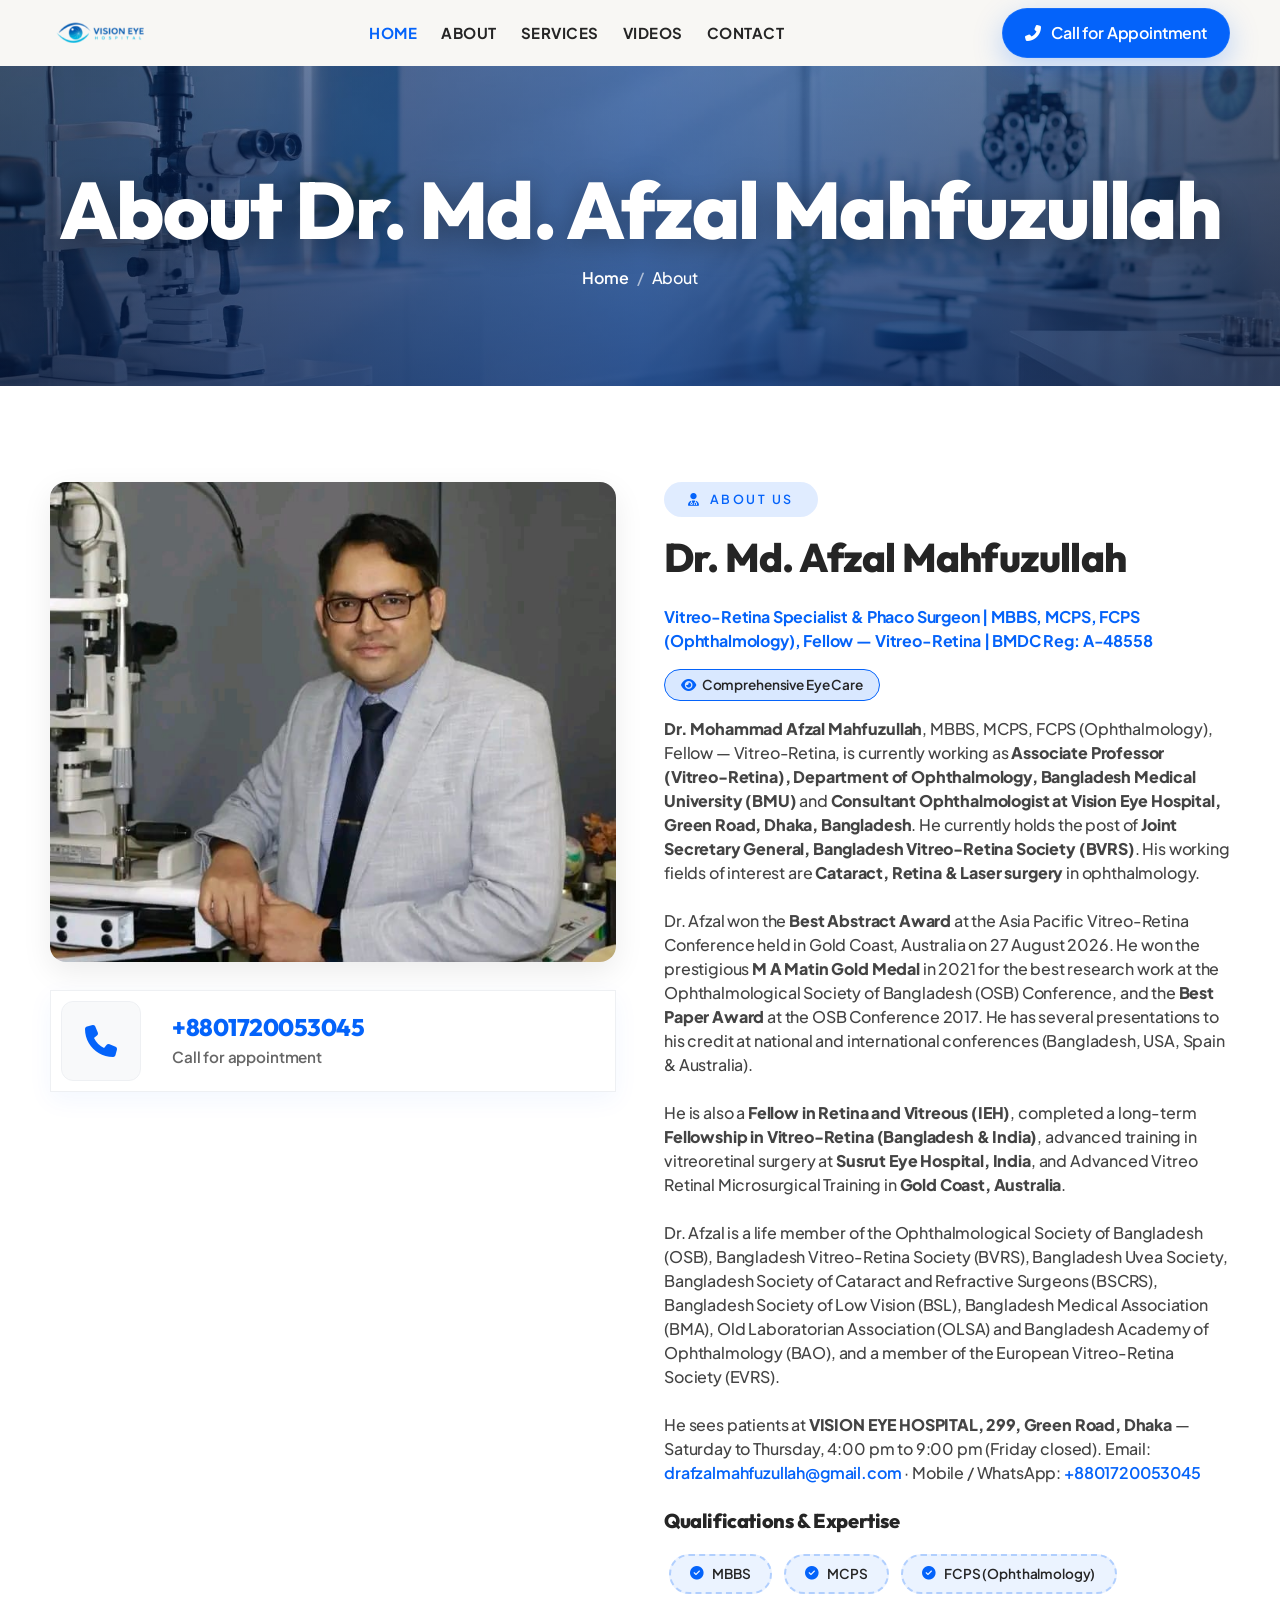
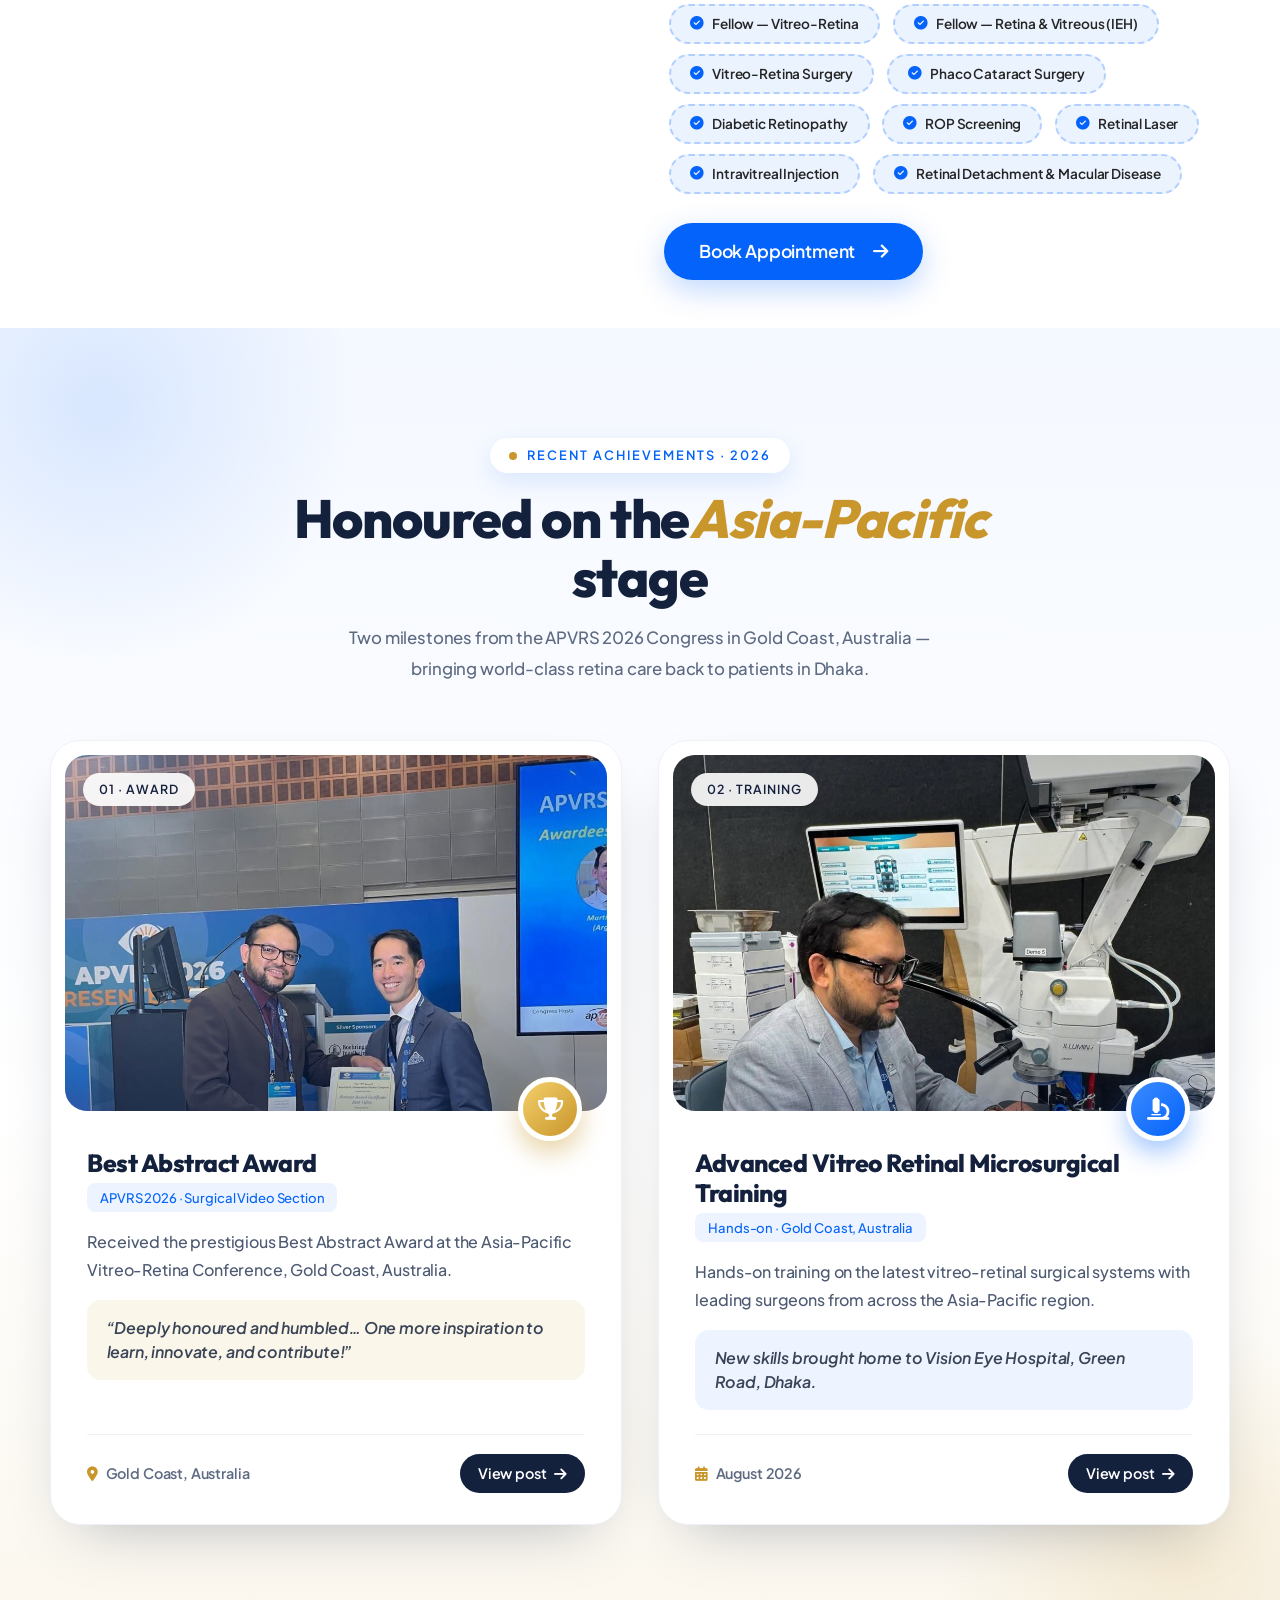
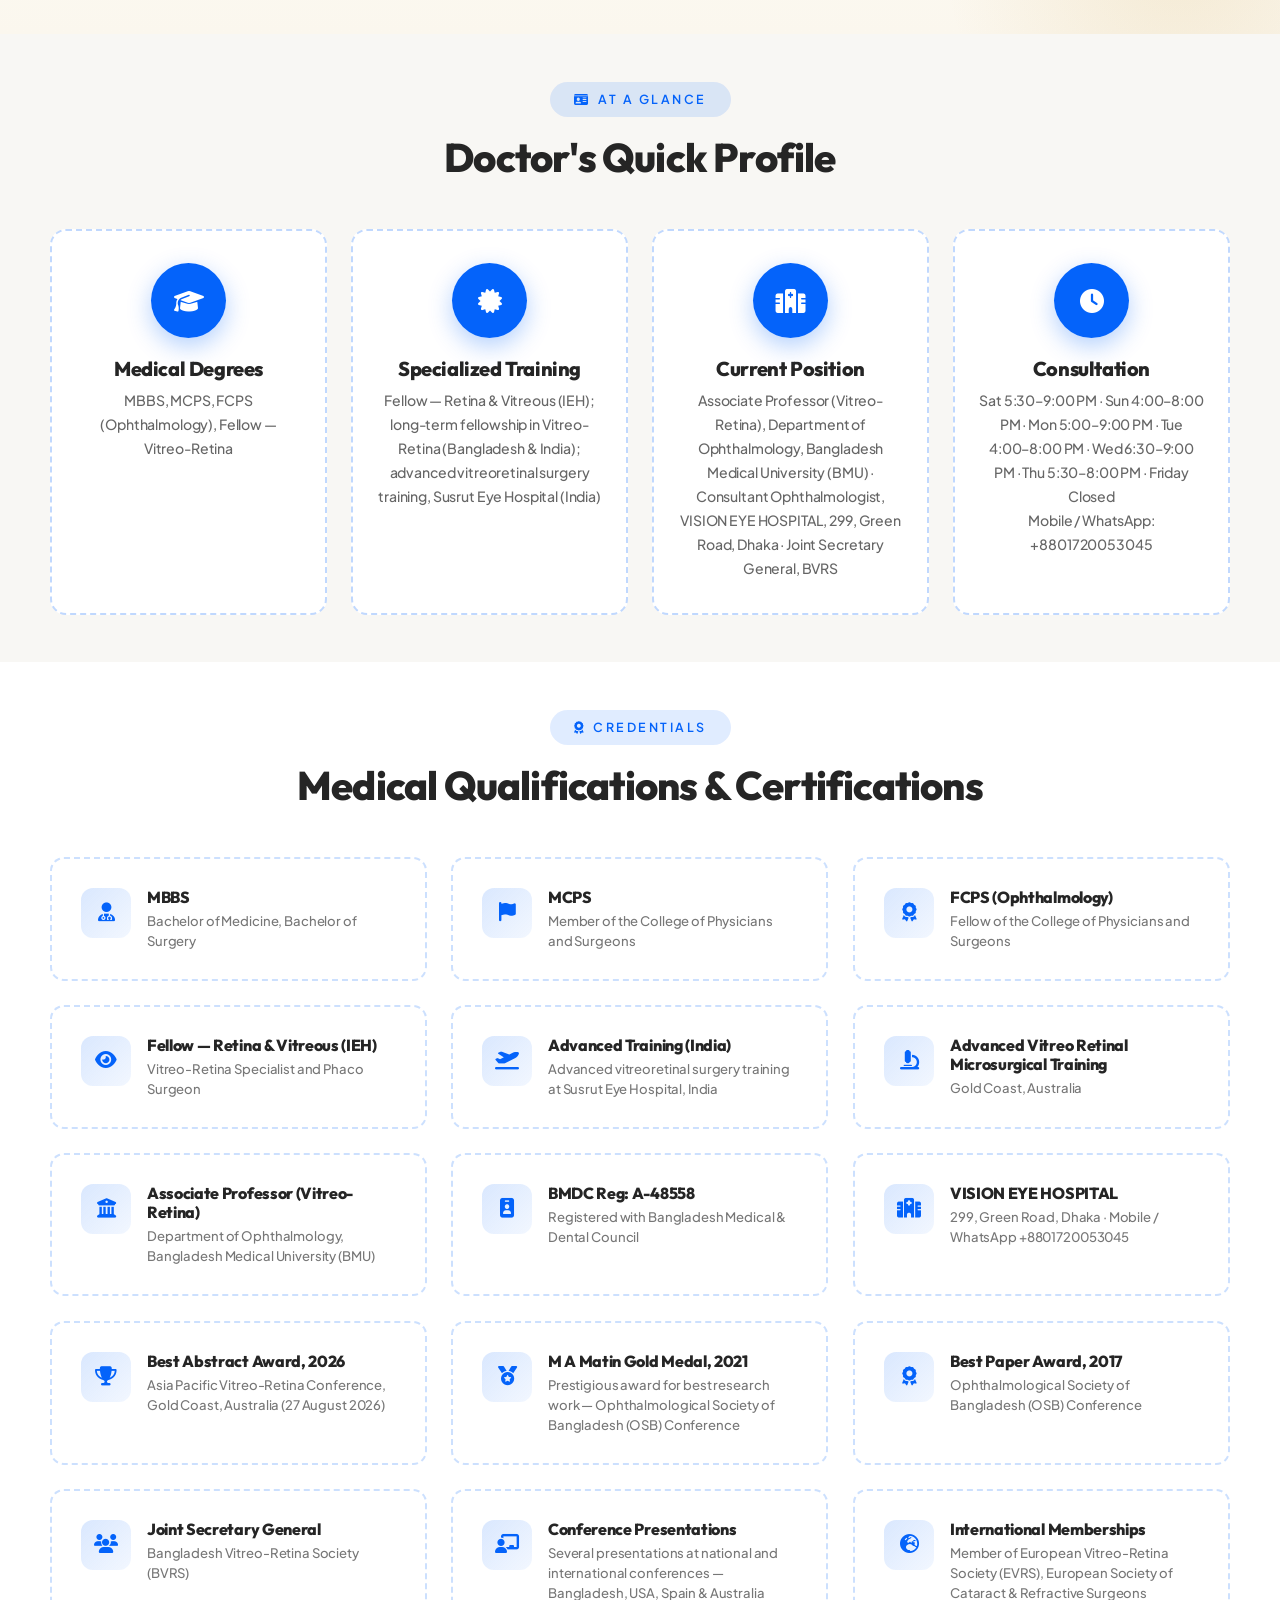
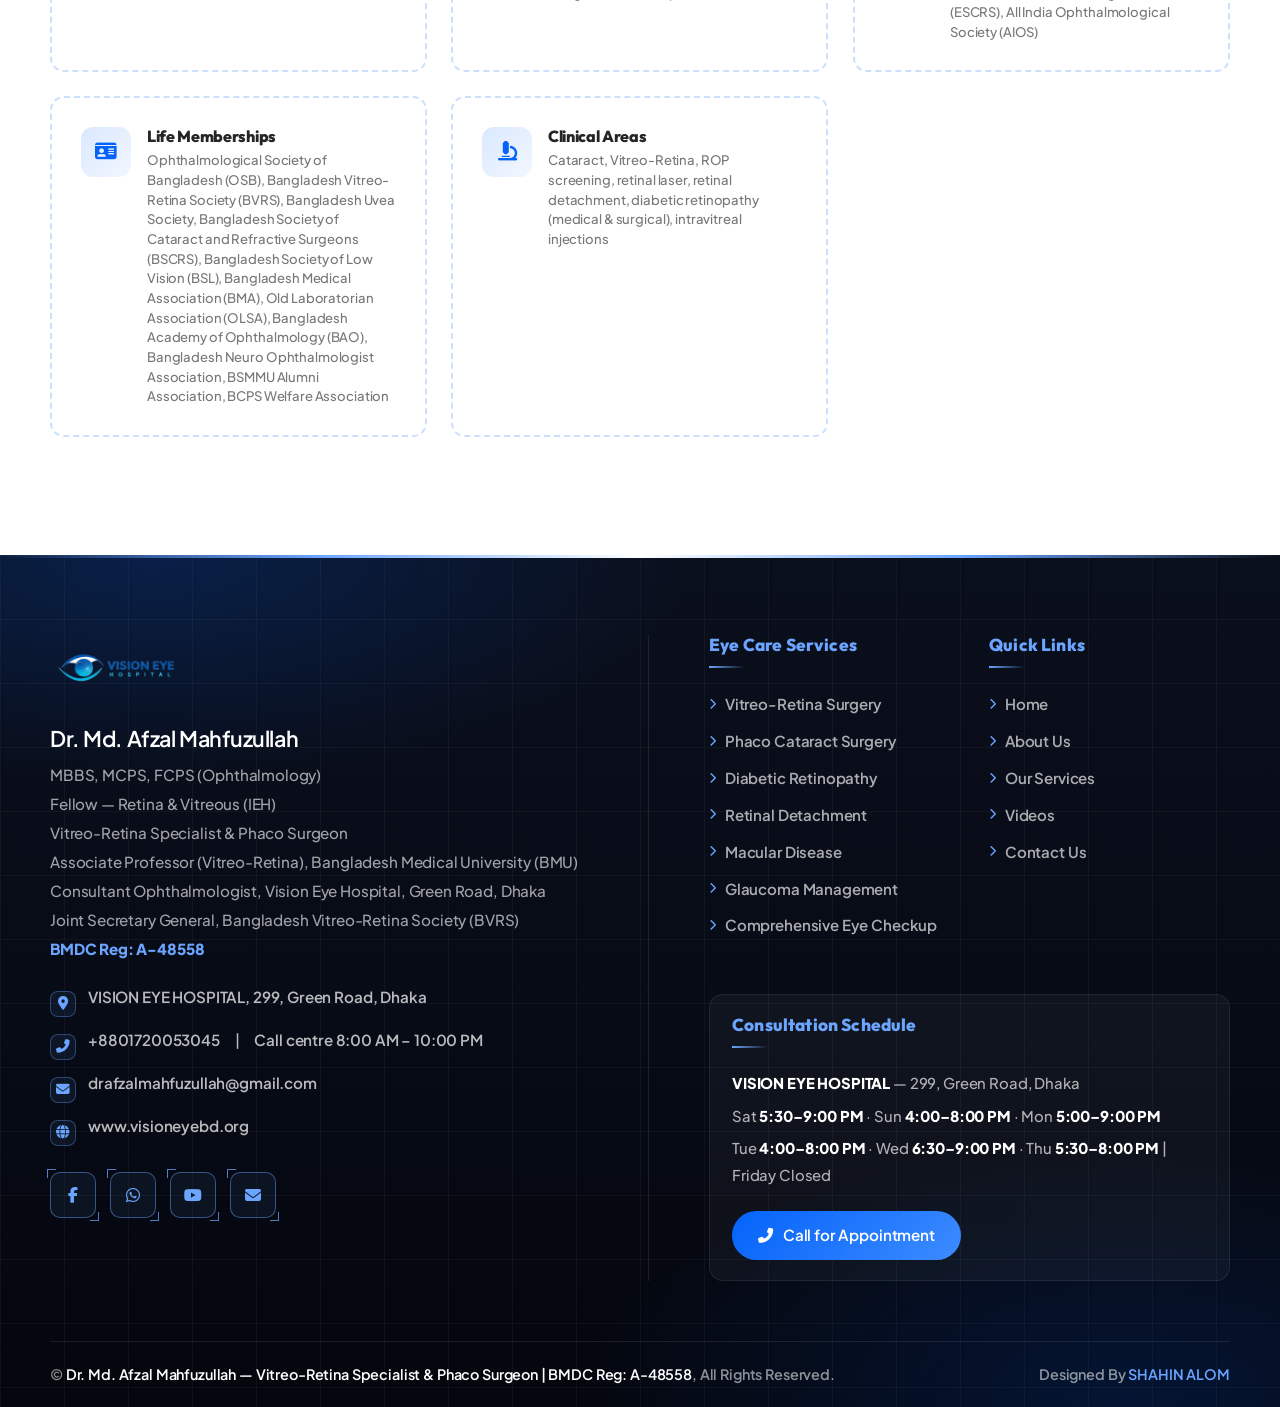
==== commit 7c3210a2: "Changes" ====
--- a/public/site/html/about.html
+++ b/public/site/html/about.html
@@ -64,7 +64,7 @@
 </nav>
 </div>
 </div>
-<div class="container-fluid page-header py-5 mb-5">
+<div class="container-fluid page-header page-header--about py-5 mb-5">
 <div class="container text-center py-5">
 <h1 class="display-1">About Dr. Md. Afzal Mahfuzullah</h1>
 <nav aria-label="breadcrumb">
--- a/public/site/css/html.css
+++ b/public/site/css/html.css
@@ -2810,3 +2810,29 @@
     .svc-showcase .serrr15 > div .serrr13{margin:0 20px 18px;}
 }
 .svc-showcase .serrr15 > div .serrr13 span{letter-spacing:.09em;}
+
+/* ============ Page header banners (AI images) ============ */
+.page-header{
+    background-color:#0b2a5c;
+    background-size:cover !important;
+    background-position:center center !important;
+    background-repeat:no-repeat !important;
+    min-height:300px;
+    display:flex;
+    align-items:center;
+    overflow:hidden;
+}
+.page-header--about{background-image:url(../images/headers/header-about.jpg) !important;}
+.page-header--services{background-image:url(../images/headers/header-services.jpg) !important;}
+.page-header--video{background-image:url(../images/headers/header-video.jpg) !important;}
+.page-header--contact{background-image:url(../images/headers/header-contact.jpg) !important;}
+.page-header::before{
+    background:
+        linear-gradient(90deg,rgba(6,24,60,.55) 0%,rgba(4,60,150,.55) 50%,rgba(6,24,60,.55) 100%),
+        linear-gradient(180deg,rgba(6,24,60,.15) 0%,rgba(6,24,60,.55) 100%) !important;
+}
+.page-header h1{text-shadow:0 6px 30px rgba(0,0,0,.35);}
+.page-header .container{width:100%;}
+@media (max-width:575px){
+    .page-header{min-height:200px;background-position:center center !important;}
+}
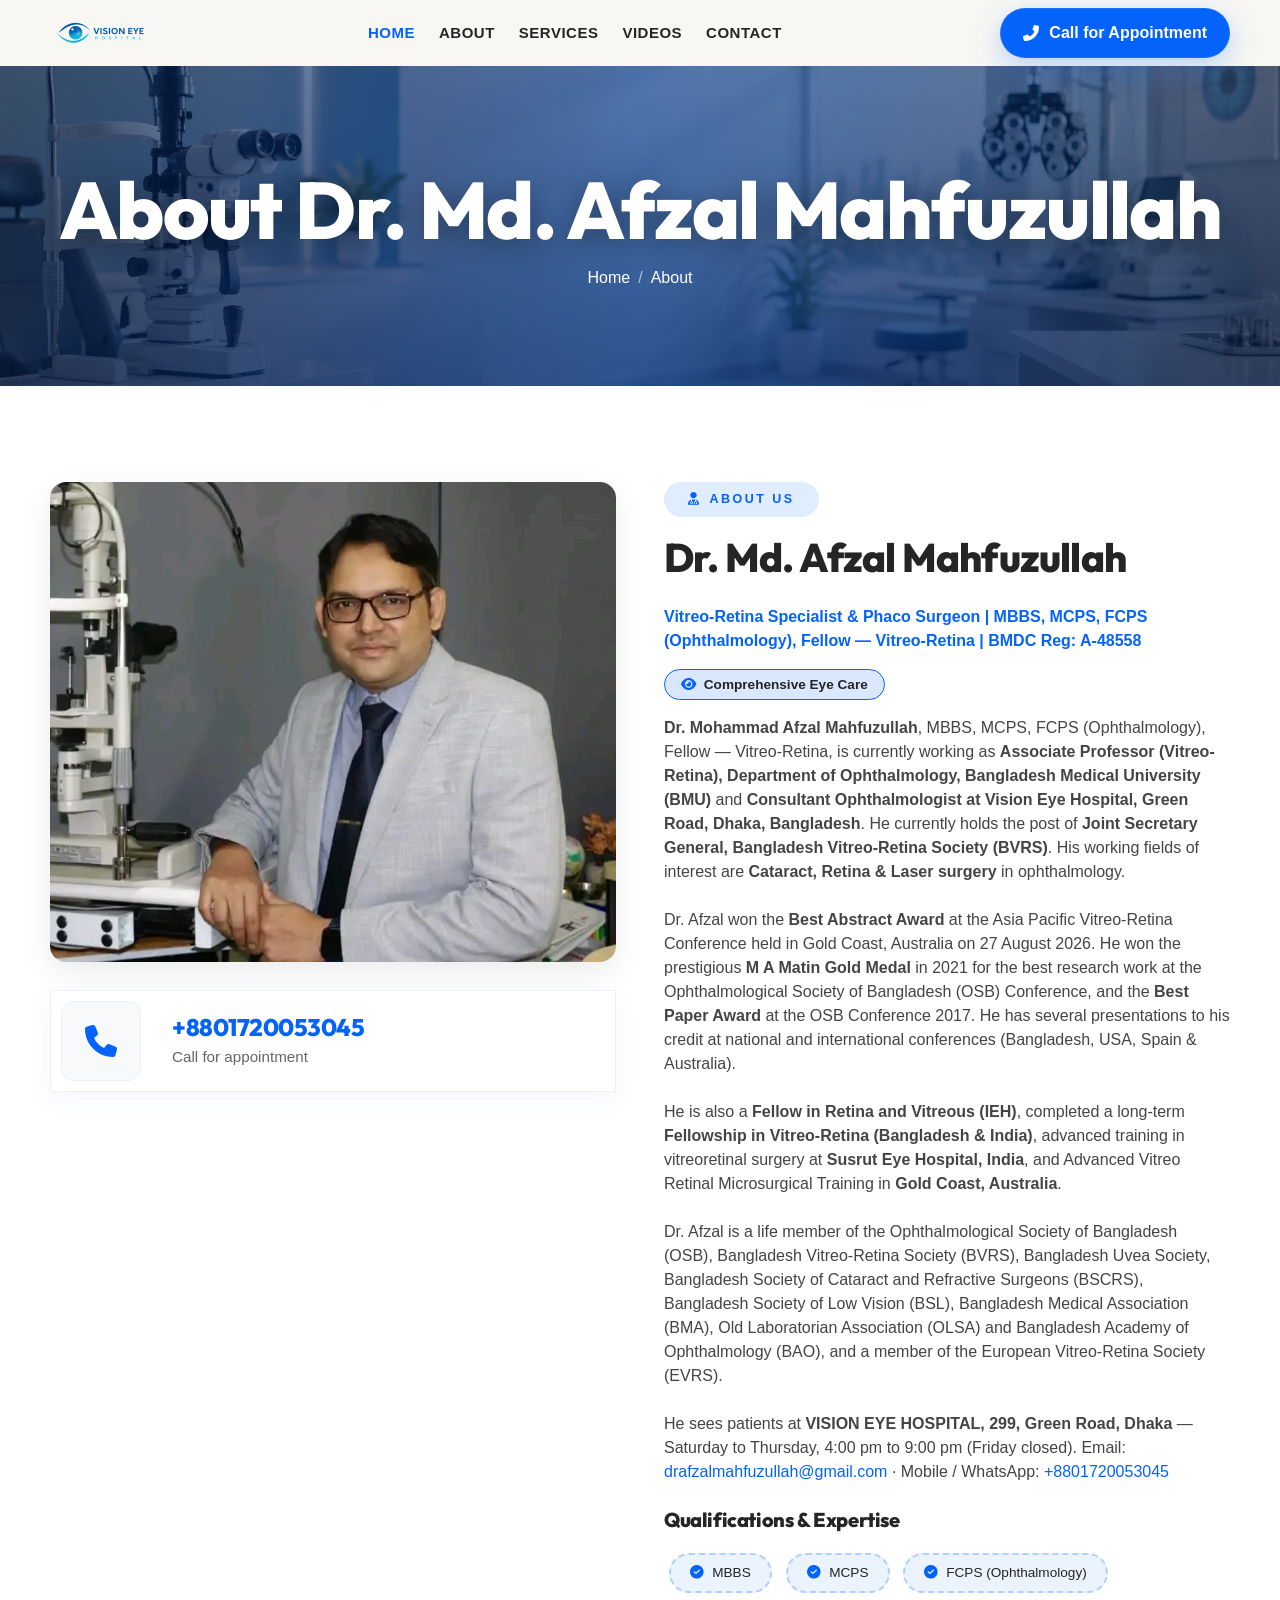
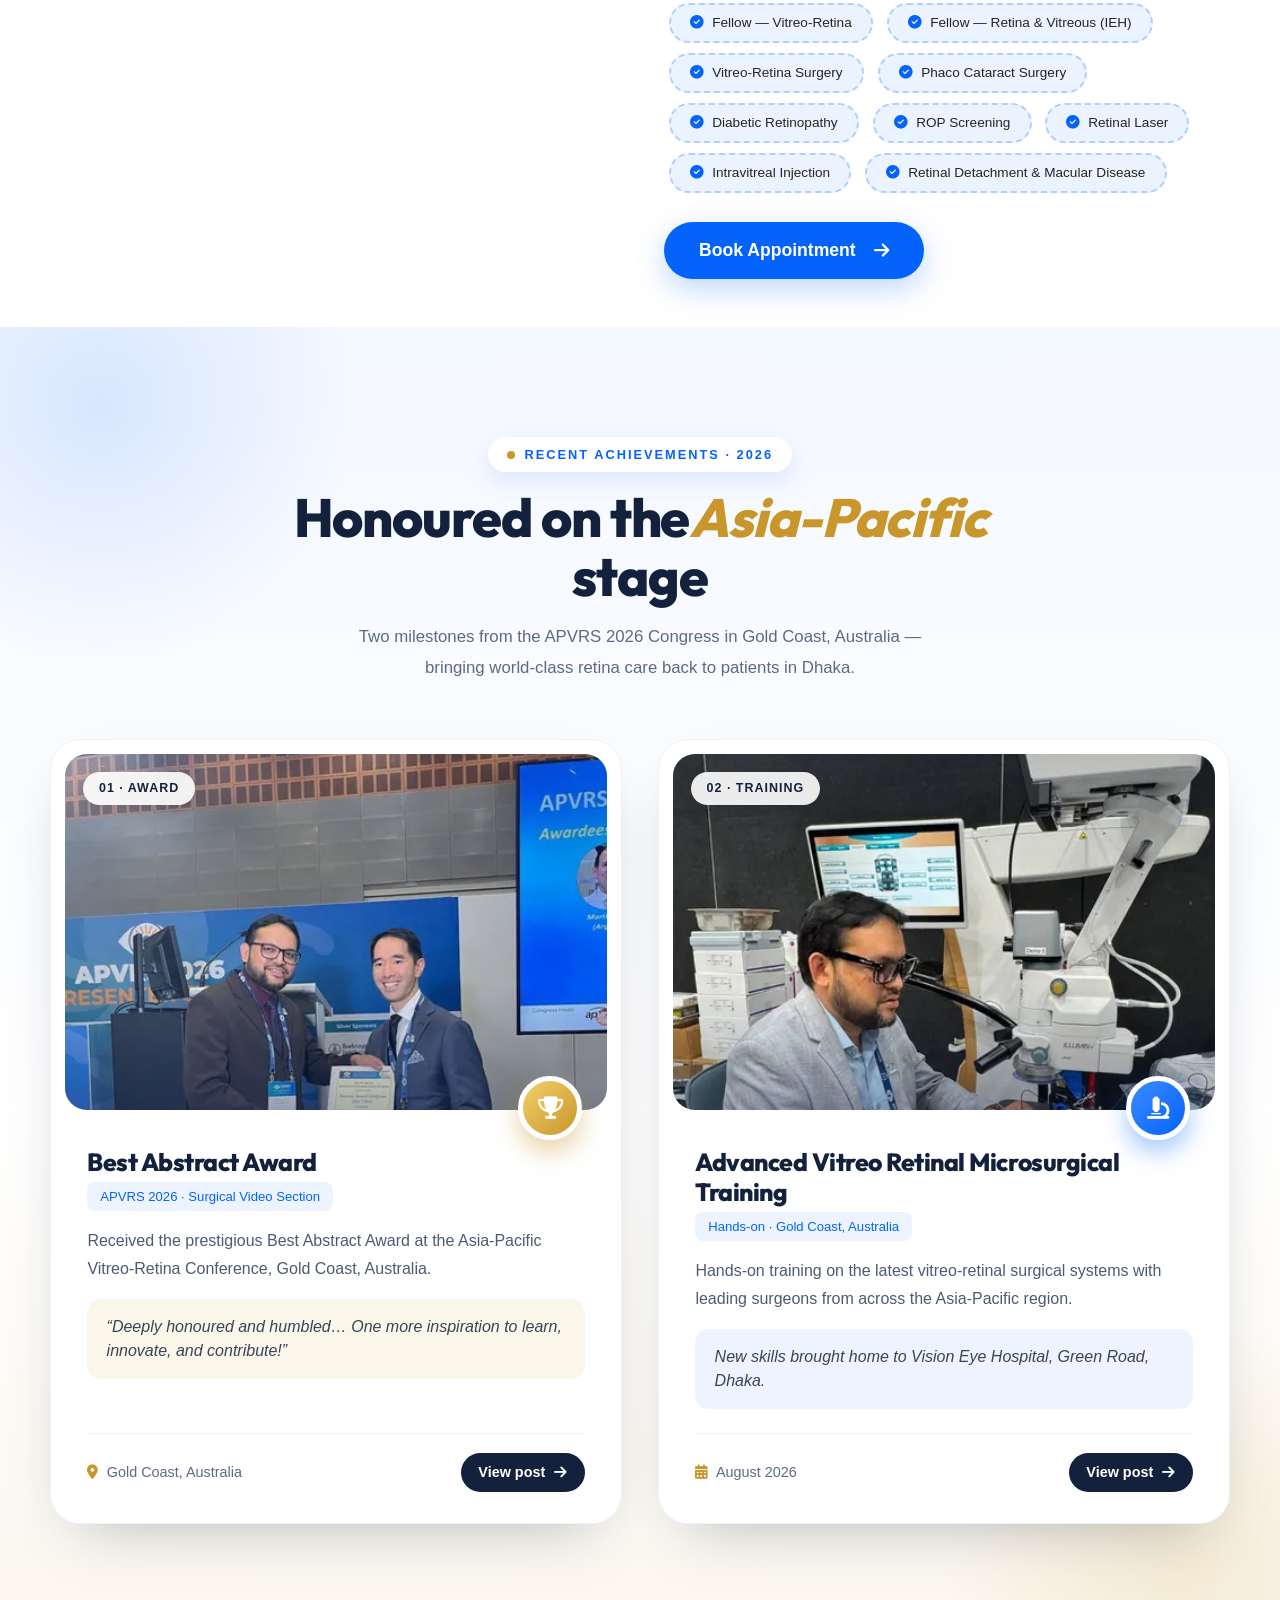
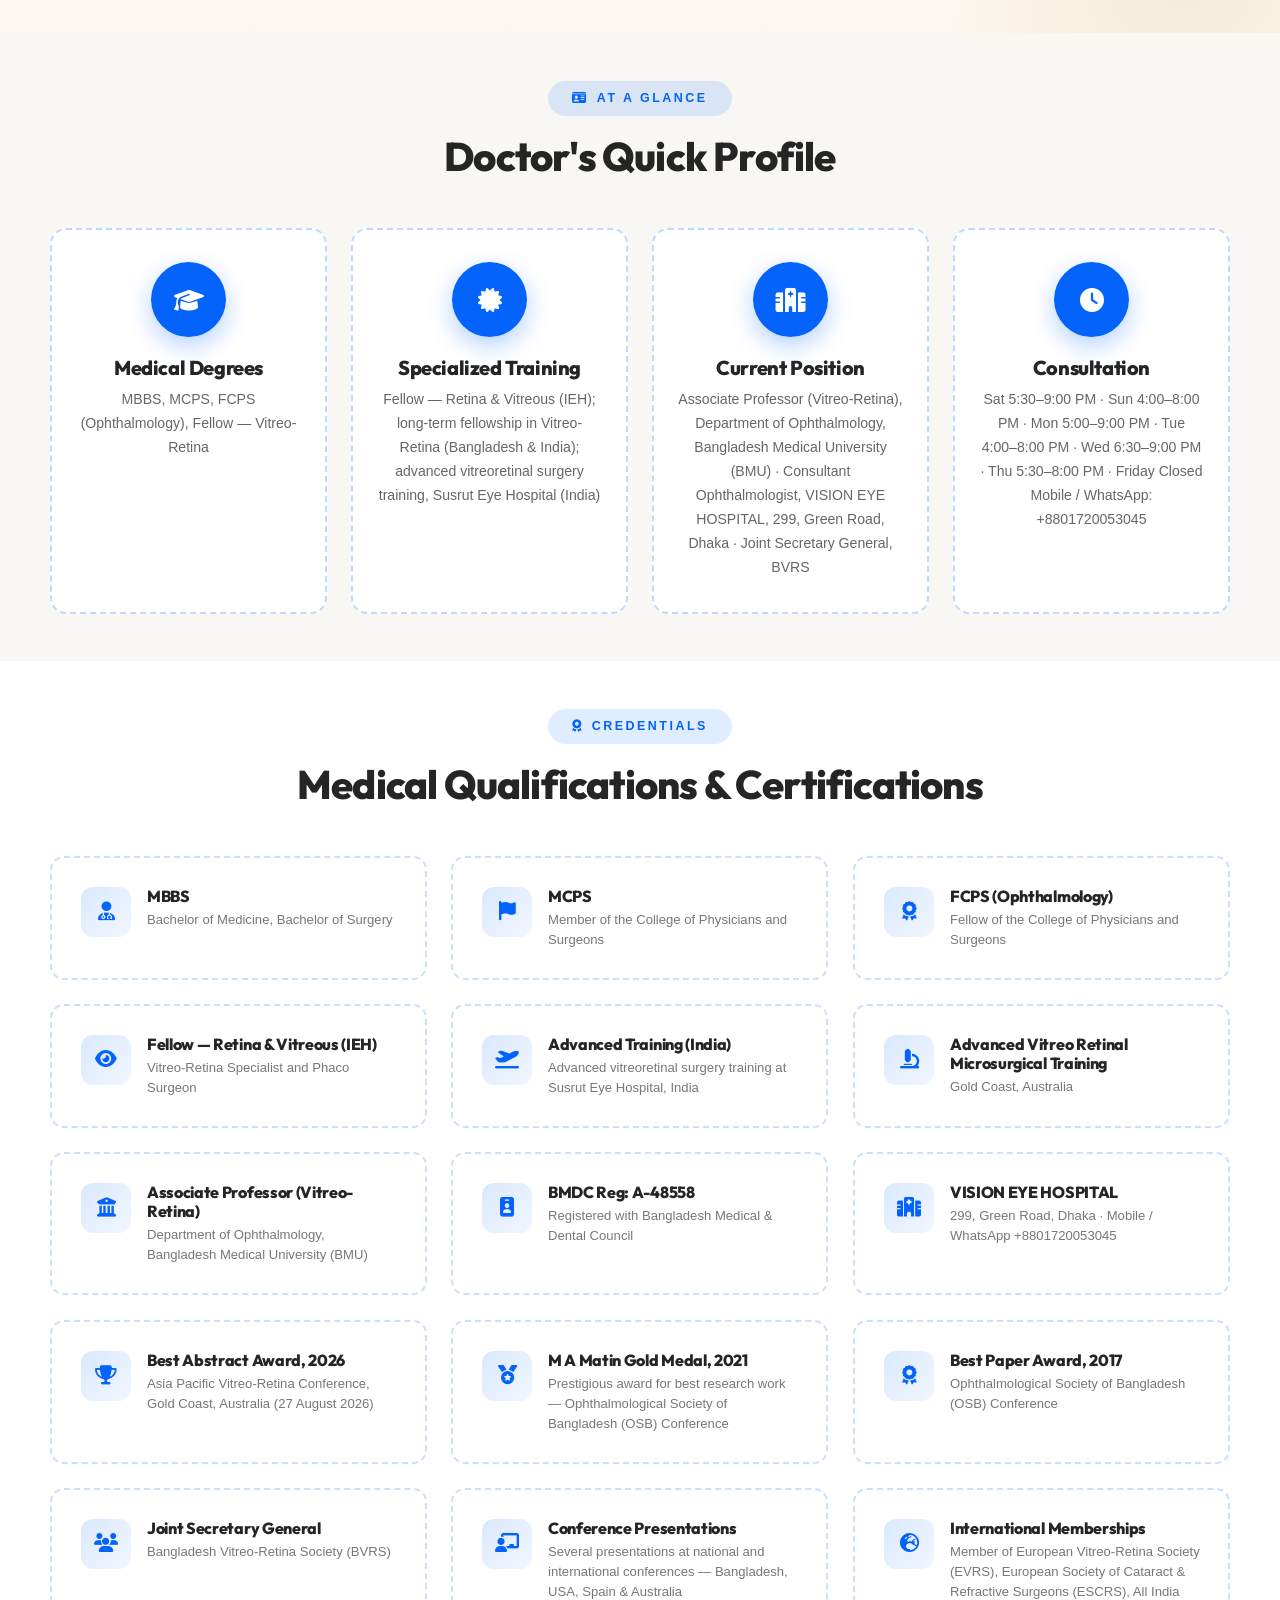
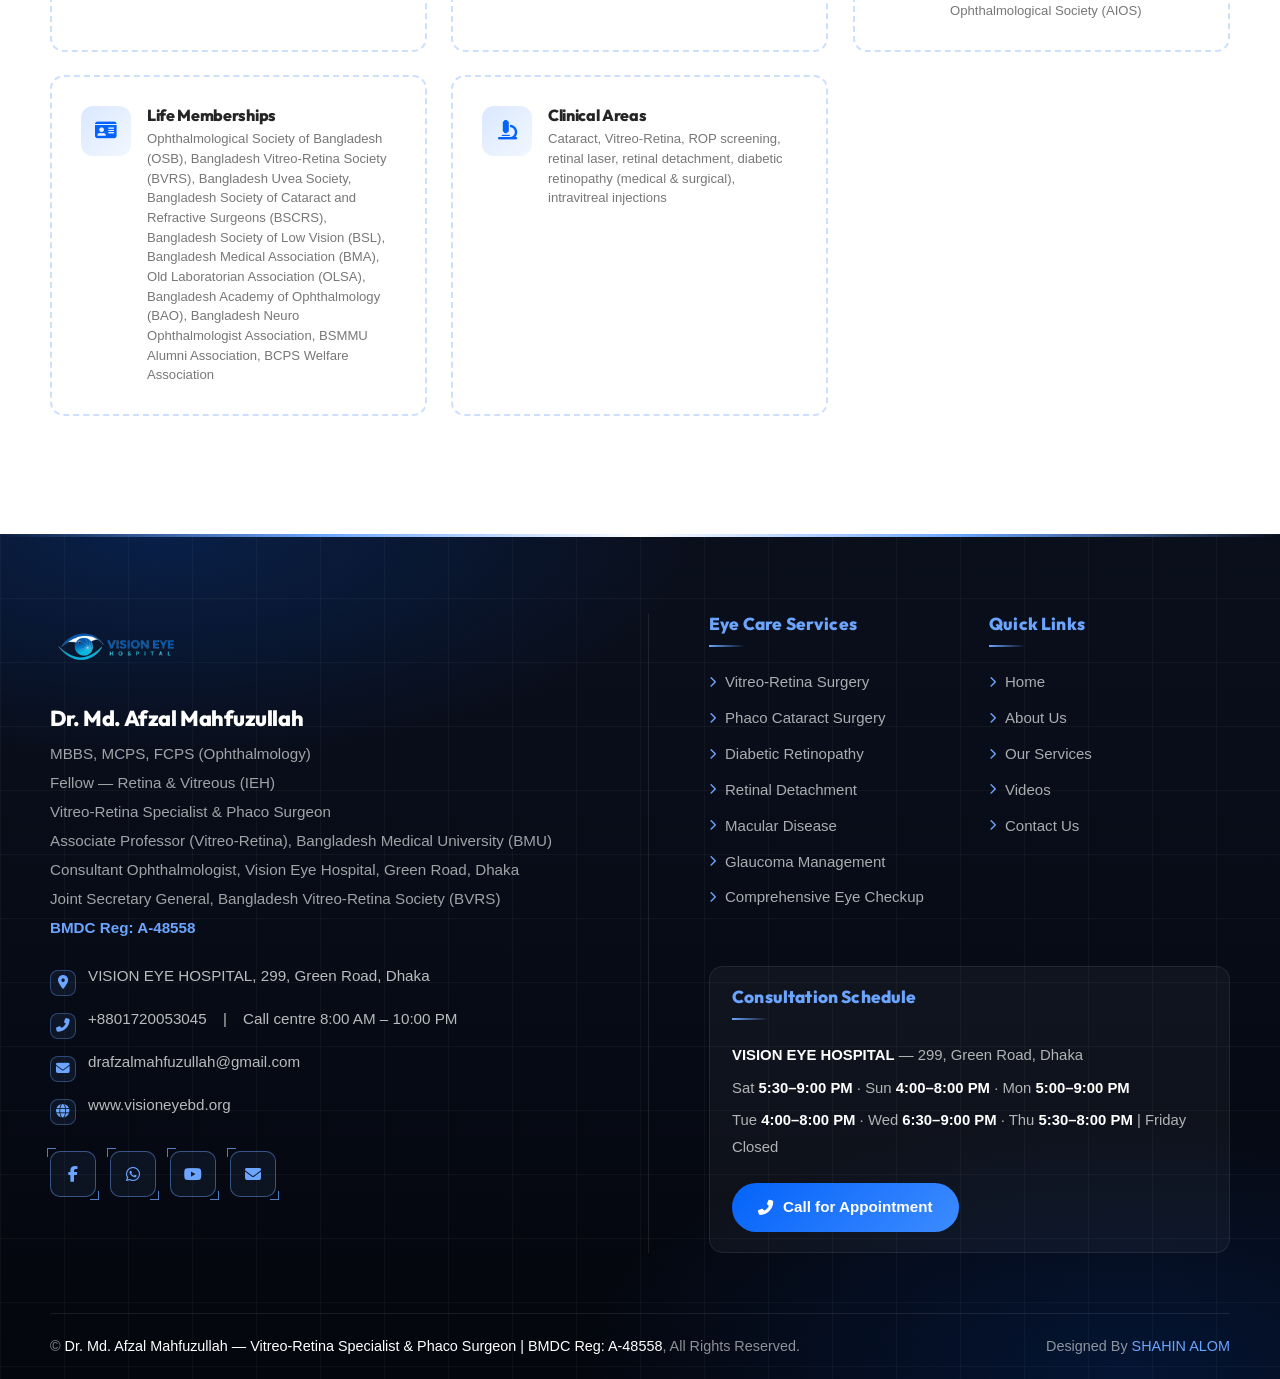
==== commit 1476f7c6: "Changes" ====
--- a/public/site/html/about.html
+++ b/public/site/html/about.html
@@ -19,13 +19,15 @@
 <meta content="About Dr. Md. Afzal Mahfuzullah | Vitreo-Retina Specialist &amp; Phaco Surgeon | visioneyebd.org" property="twitter:title"/>
 <meta content="Explore Dr. Md. Afzal Mahfuzullah's clinical qualifications and medical background. Visit visioneyebd.org for details." property="twitter:description"/>
 <meta content="https://visioneyebd.org/img/vision-eye-logo.png" property="twitter:image"/>
-<link href="../images/vision-eye-logo.png" rel="icon"/>
+<link href="../images/favicon-96.webp" rel="icon" type="image/png"/>
 <link href="https://fonts.googleapis.com" rel="preconnect"/>
 <link crossorigin="" href="https://fonts.gstatic.com" rel="preconnect"/>
+<link as="image" fetchpriority="high" href="../images/headers/header-about.webp" rel="preload"/>
+<link as="image" href="../images/vision-eye-logo.webp" rel="preload"/>
+<link href="https://fonts.googleapis.com/css2?family=Outfit:wght@400;500;600;700;800;900&family=Plus+Jakarta+Sans:wght@400;500;600;700;800&display=swap" rel="stylesheet"/>
 <link href="../css/css2.css" rel="stylesheet"/>
 <link href="../css/all.min.css" rel="stylesheet"/>
 <link href="../css/bootstrap-icons.css" rel="stylesheet"/>
-<link href="../css/all.min.css" rel="stylesheet"/>
 <link href="../css/animate.min.css" rel="stylesheet"/>
 <link href="../css/owl.carousel.min.css" rel="stylesheet"/>
 <link href="../css/bootstrap.min.css" rel="stylesheet"/>
@@ -43,7 +45,7 @@
 <div class="container">
 <nav class="navbar navbar-expand-lg navbar-light p-0">
 <a class="navbar-brand py-2 me-0" href="index.html">
-<img alt="Dr. Md. Afzal Mahfuzullah - Vitreo-Retina Specialist" src="../images/vision-eye-logo.png" style="height: 50px; width: auto; display: block; object-fit: contain;"/>
+<img alt="Dr. Md. Afzal Mahfuzullah - Vitreo-Retina Specialist" src="../images/vision-eye-logo.webp" style="height: 50px; width: auto; display: block; object-fit: contain;"/>
 </a>
 <button class="navbar-toggler" data-bs-target="#navbarCollapse" data-bs-toggle="collapse" type="button">
 <span class="navbar-toggler-icon"></span>
@@ -80,7 +82,7 @@
 <div class="row g-5">
 <div class="col-lg-6 wow fadeIn" data-wow-delay="0.2s">
 <div class="about-img-container">
-<img alt="Dr. Md. Afzal Mahfuzullah - Vitreo-Retina Specialist &amp; Phaco Surgeon" class="about-section-img" src="../images/doctor-clinic.jpg"/>
+<img alt="Dr. Md. Afzal Mahfuzullah - Vitreo-Retina Specialist &amp; Phaco Surgeon" class="about-section-img" src="../images/doctor-clinic.webp"/>
 </div>
 <div class="d-flex align-items-center bg-white rounded mb-3" style="border: 1px solid #eef0f3; box-shadow: 0 8px 24px rgba(4,99,250, 0.05); padding: 10px;">
 <div class="d-flex align-items-center justify-content-center flex-shrink-0" style="width: 80px; height: 80px; background: #f8f9fa; border: 1px solid #eef0f3; border-radius: 12px; margin-right: 15px;">
@@ -149,8 +151,8 @@
 </div>
 <div class="ach2__grid">
 <article class="ach2__card wow fadeInUp" data-wow-delay="0.15s">
-<a class="ach2__photo" data-achv-index="0" href="../images/achievements/apvrs2026-award-ceremony.jpg">
-<img alt="Dr. Md. Afzal Mahfuzullah receiving the Best Abstract Award at APVRS 2026, Gold Coast, Australia" loading="lazy" src="../images/achievements/apvrs2026-award-ceremony.jpg"/>
+<a class="ach2__photo" data-achv-index="0" href="../images/achievements/apvrs2026-award-ceremony.webp">
+<img alt="Dr. Md. Afzal Mahfuzullah receiving the Best Abstract Award at APVRS 2026, Gold Coast, Australia" loading="eager" src="../images/achievements/apvrs2026-award-ceremony-sm.webp"/>
 <span class="ach2__tag">01 · Award</span>
 </a>
 <div class="ach2__content">
@@ -166,8 +168,8 @@
 </div>
 </article>
 <article class="ach2__card wow fadeInUp" data-wow-delay="0.3s">
-<a class="ach2__photo" data-achv-index="1" href="../images/achievements/apvrs2026-microsurgical-training.jpg">
-<img alt="Dr. Md. Afzal Mahfuzullah during Advanced Vitreo Retinal Microsurgical Training in Gold Coast, Australia" loading="lazy" src="../images/achievements/apvrs2026-microsurgical-training.jpg"/>
+<a class="ach2__photo" data-achv-index="1" href="../images/achievements/apvrs2026-microsurgical-training.webp">
+<img alt="Dr. Md. Afzal Mahfuzullah during Advanced Vitreo Retinal Microsurgical Training in Gold Coast, Australia" loading="eager" src="../images/achievements/apvrs2026-microsurgical-training-sm.webp"/>
 <span class="ach2__tag">02 · Training</span>
 </a>
 <div class="ach2__content">
@@ -403,7 +405,7 @@
 <div class="container">
 <div class="vfooter__grid">
 <div class="vfooter__brandcol">
-<img alt="VISION EYE HOSPITAL - Dr. Md. Afzal Mahfuzullah" class="vfooter__logo" src="../images/vision-eye-logo.png"/>
+<img alt="VISION EYE HOSPITAL - Dr. Md. Afzal Mahfuzullah" class="vfooter__logo" src="../images/vision-eye-logo.webp"/>
 <div class="vfooter__name">Dr. Md. Afzal Mahfuzullah</div>
 <p class="vfooter__meta">
                         MBBS, MCPS, FCPS (Ophthalmology)<br/>
--- a/public/site/css/typography.css
+++ b/public/site/css/typography.css
@@ -1,5 +1,5 @@
 /* Global bold typography override */
-@import url('https://fonts.googleapis.com/css2?family=Outfit:wght@400;500;600;700;800;900&family=Plus+Jakarta+Sans:wght@400;500;600;700;800&display=swap');
+500;600;700;800;900&family=Plus+Jakarta+Sans:wght@400;500;600;700;800&display=swap');
 
 body,
 p, span, li, a, label, input, textarea, select, button,
--- a/public/site/css/html.css
+++ b/public/site/css/html.css
@@ -2822,10 +2822,10 @@
     align-items:center;
     overflow:hidden;
 }
-.page-header--about{background-image:url(../images/headers/header-about.jpg) !important;}
-.page-header--services{background-image:url(../images/headers/header-services.jpg) !important;}
-.page-header--video{background-image:url(../images/headers/header-video.jpg) !important;}
-.page-header--contact{background-image:url(../images/headers/header-contact.jpg) !important;}
+.page-header--about{background-image:url(../images/headers/header-about.webp) !important;}
+.page-header--services{background-image:url(../images/headers/header-services.webp) !important;}
+.page-header--video{background-image:url(../images/headers/header-video.webp) !important;}
+.page-header--contact{background-image:url(../images/headers/header-contact.webp) !important;}
 .page-header::before{
     background:
         linear-gradient(90deg,rgba(6,24,60,.55) 0%,rgba(4,60,150,.55) 50%,rgba(6,24,60,.55) 100%),
